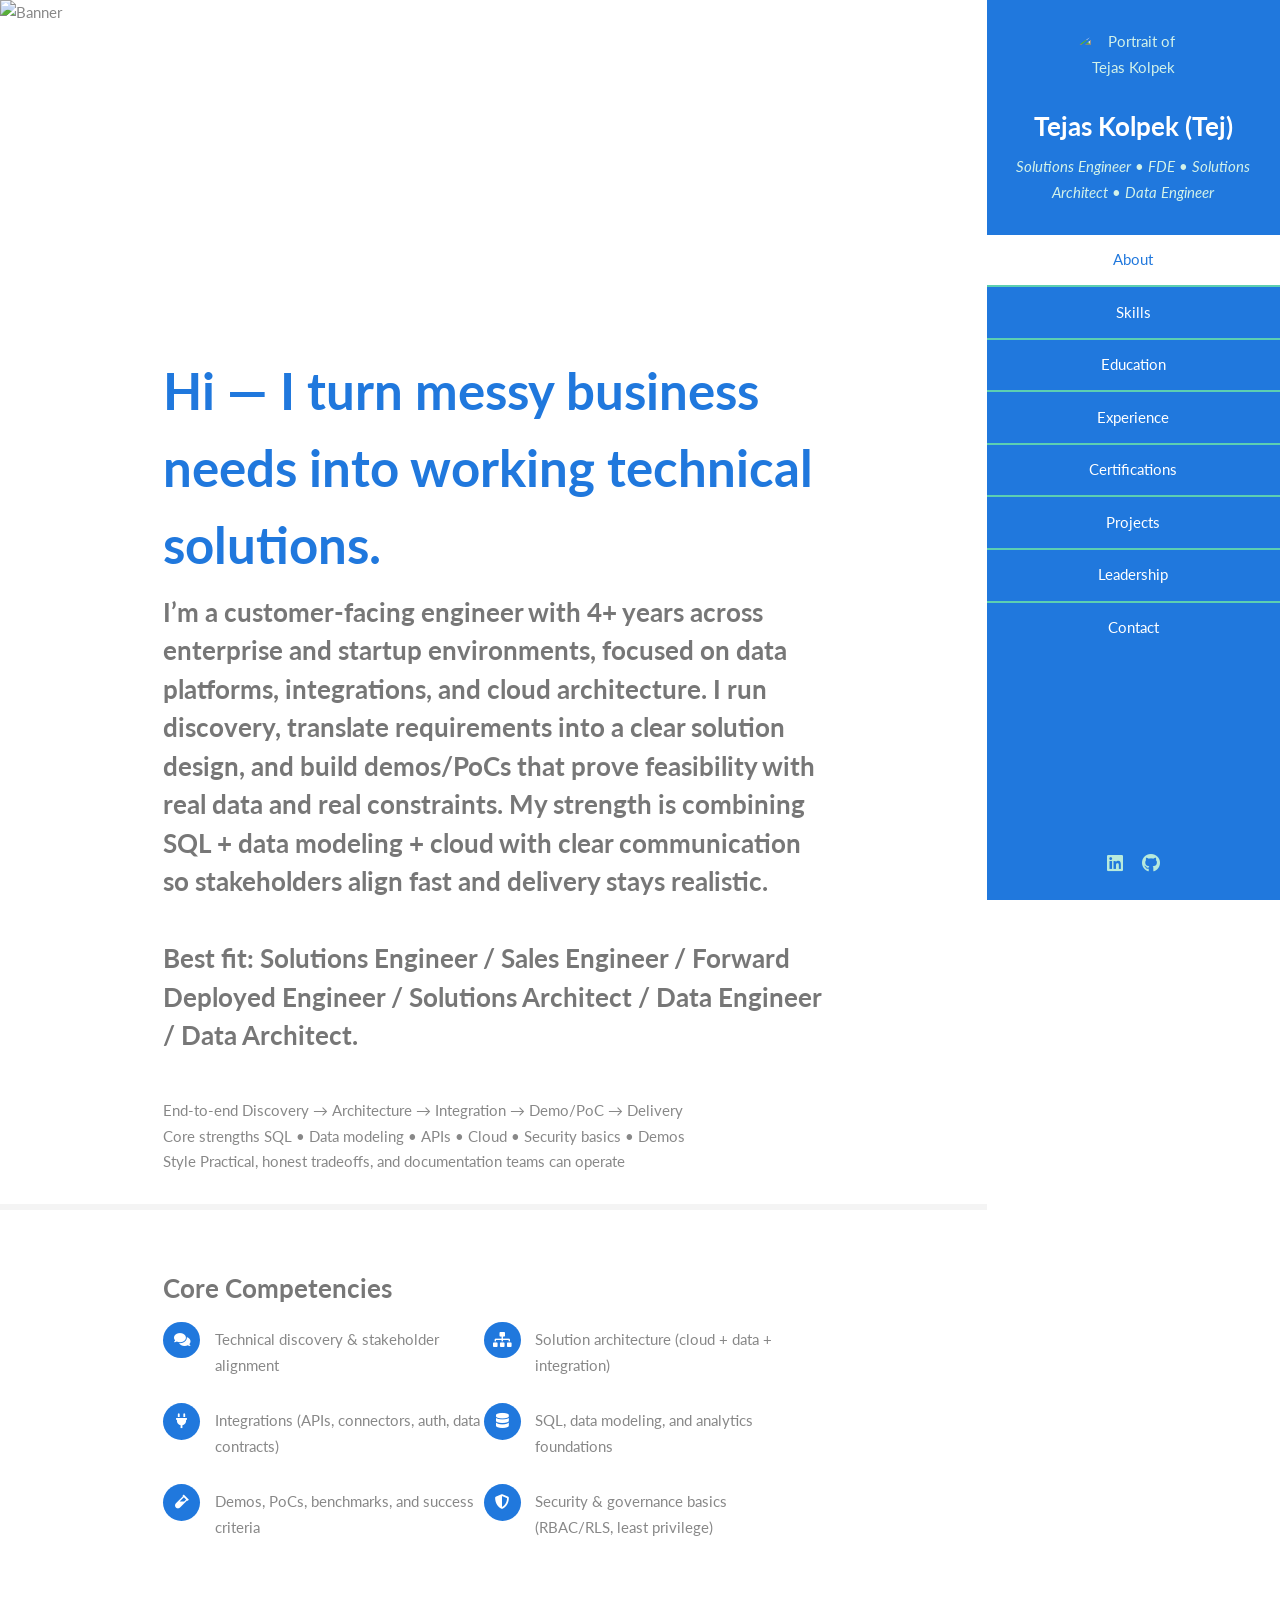
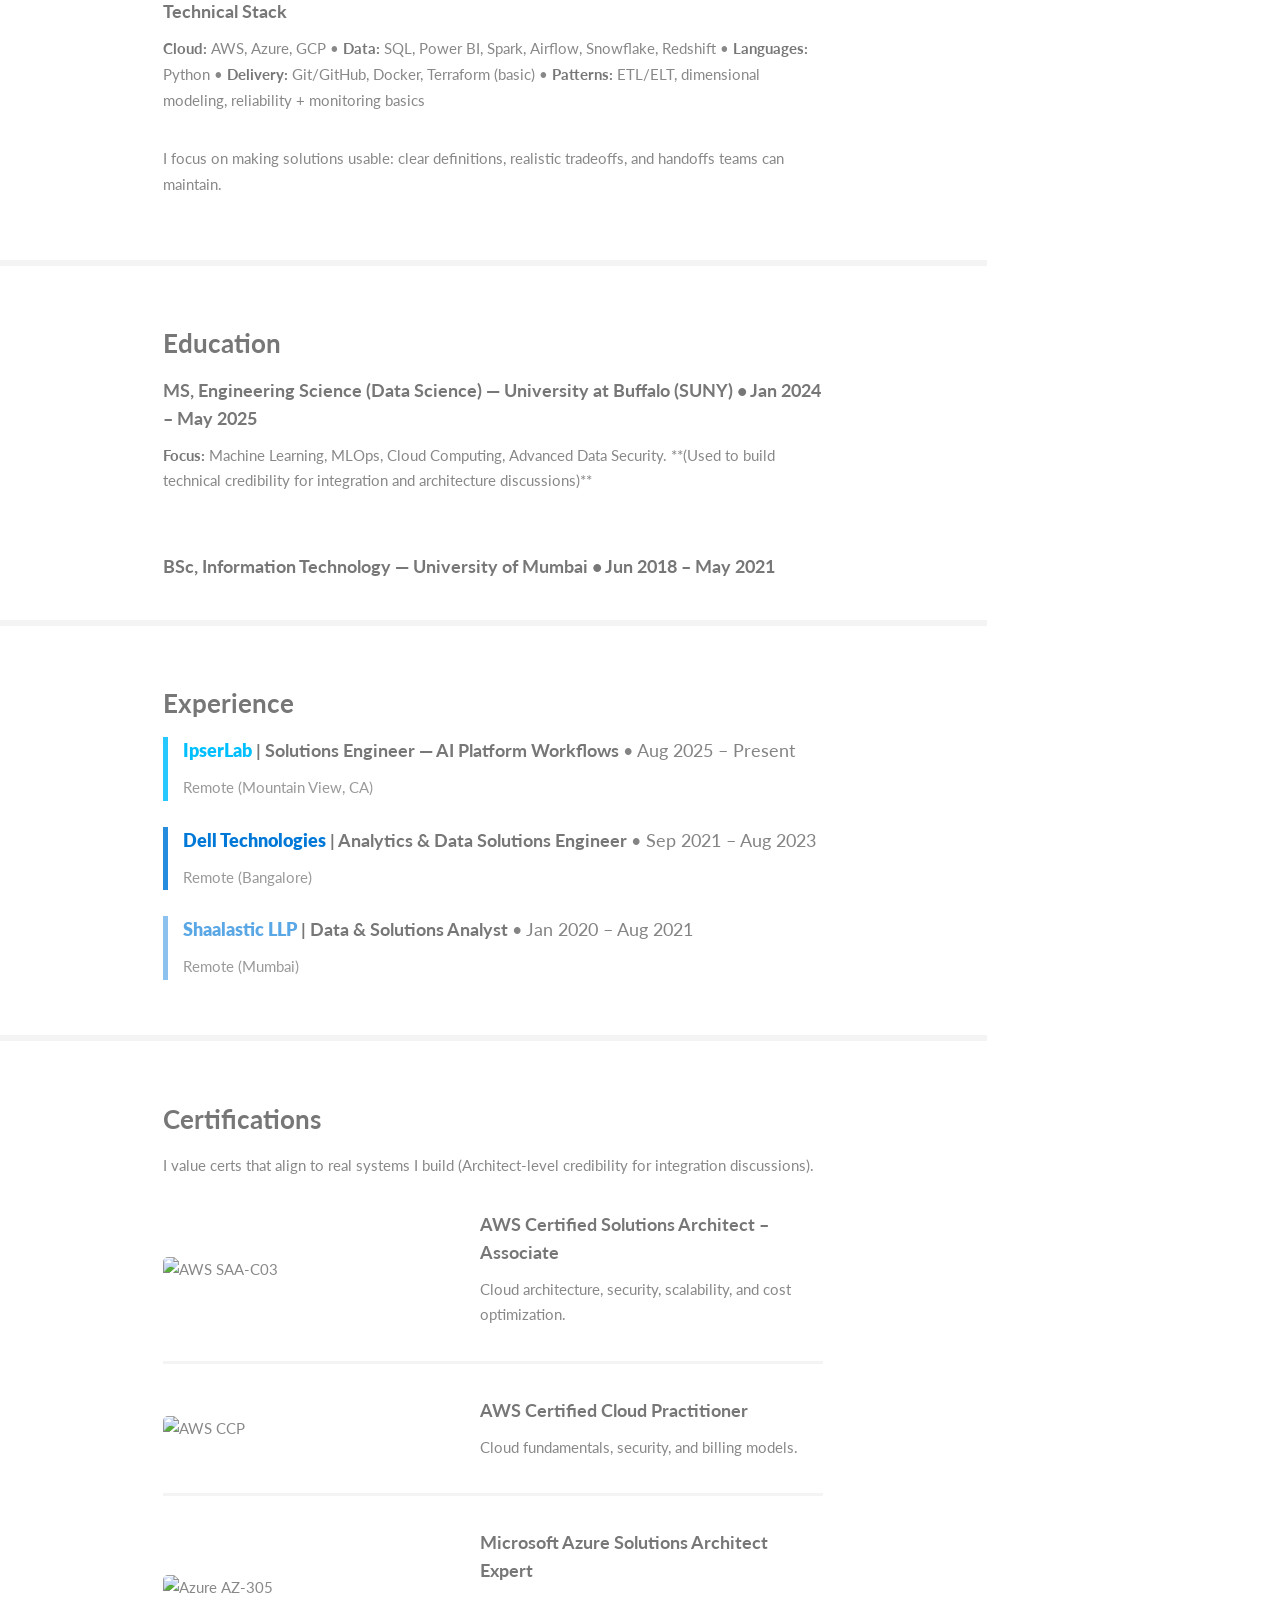
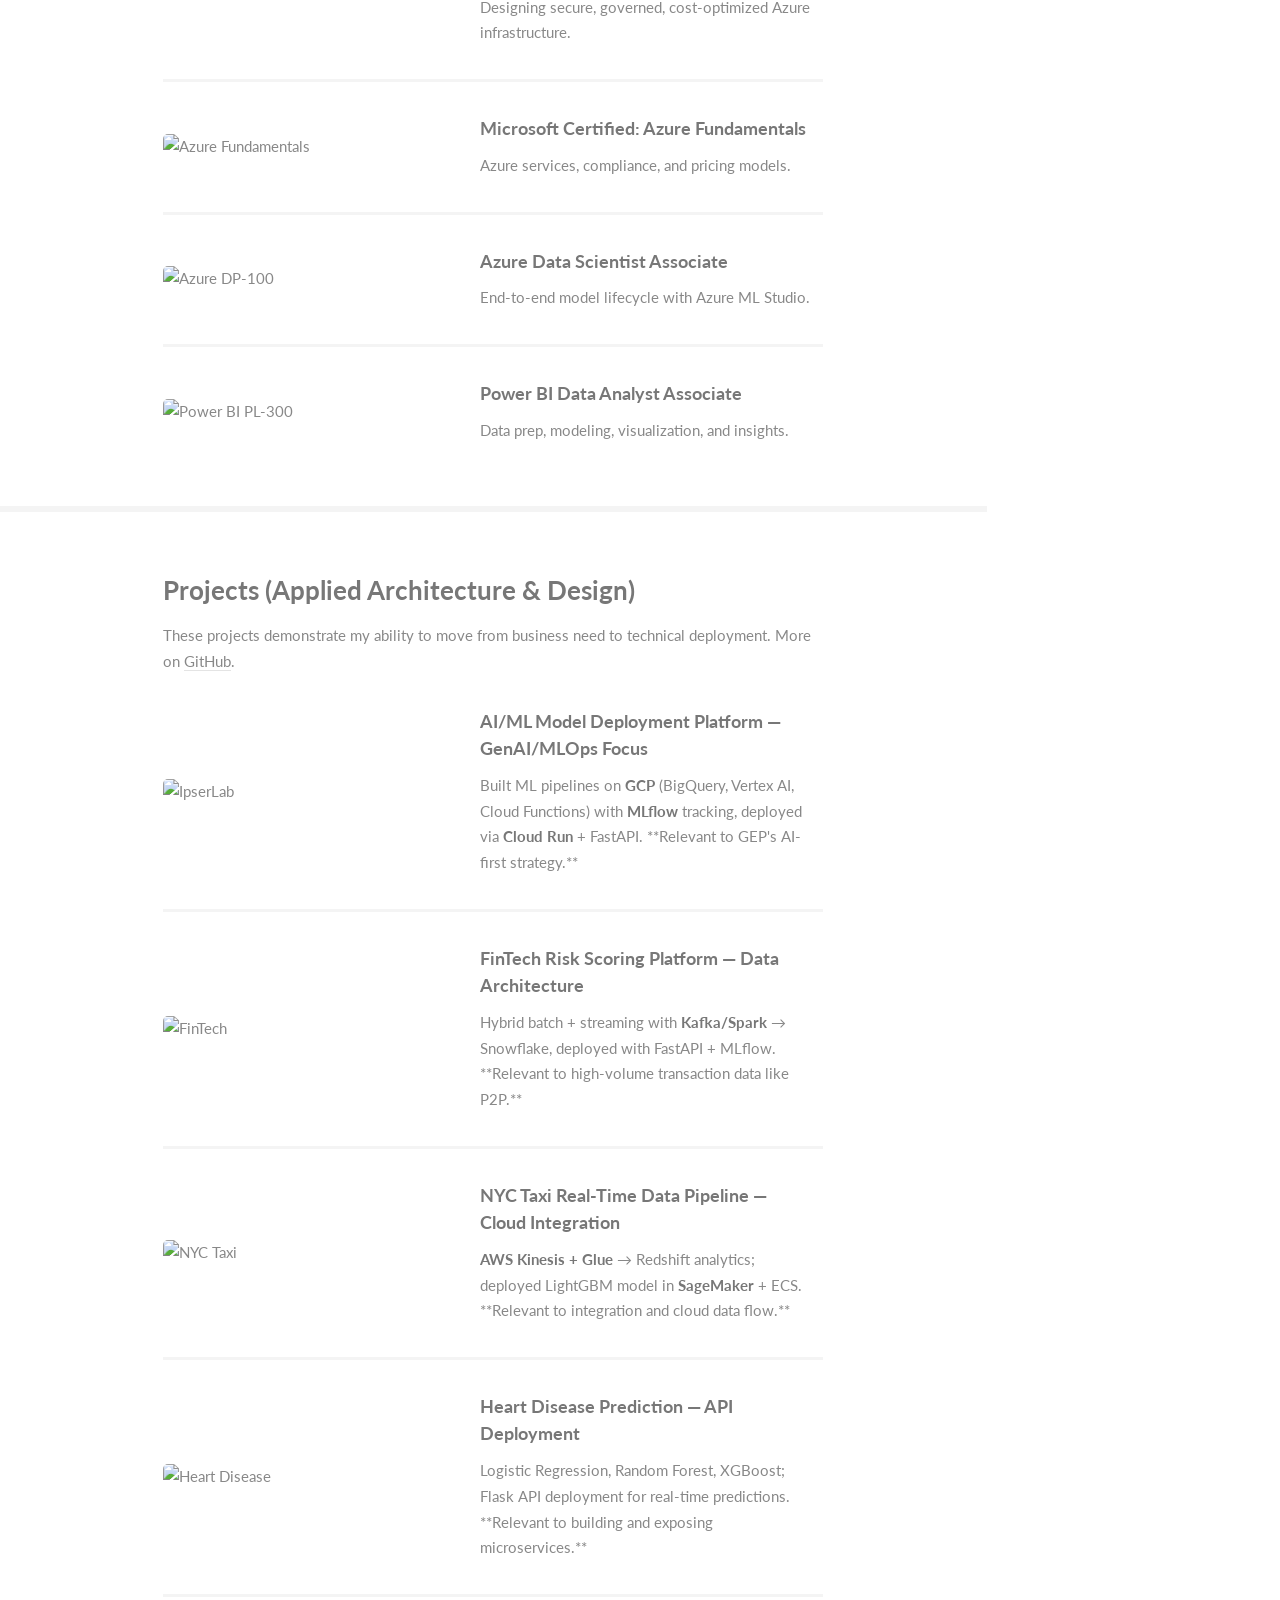
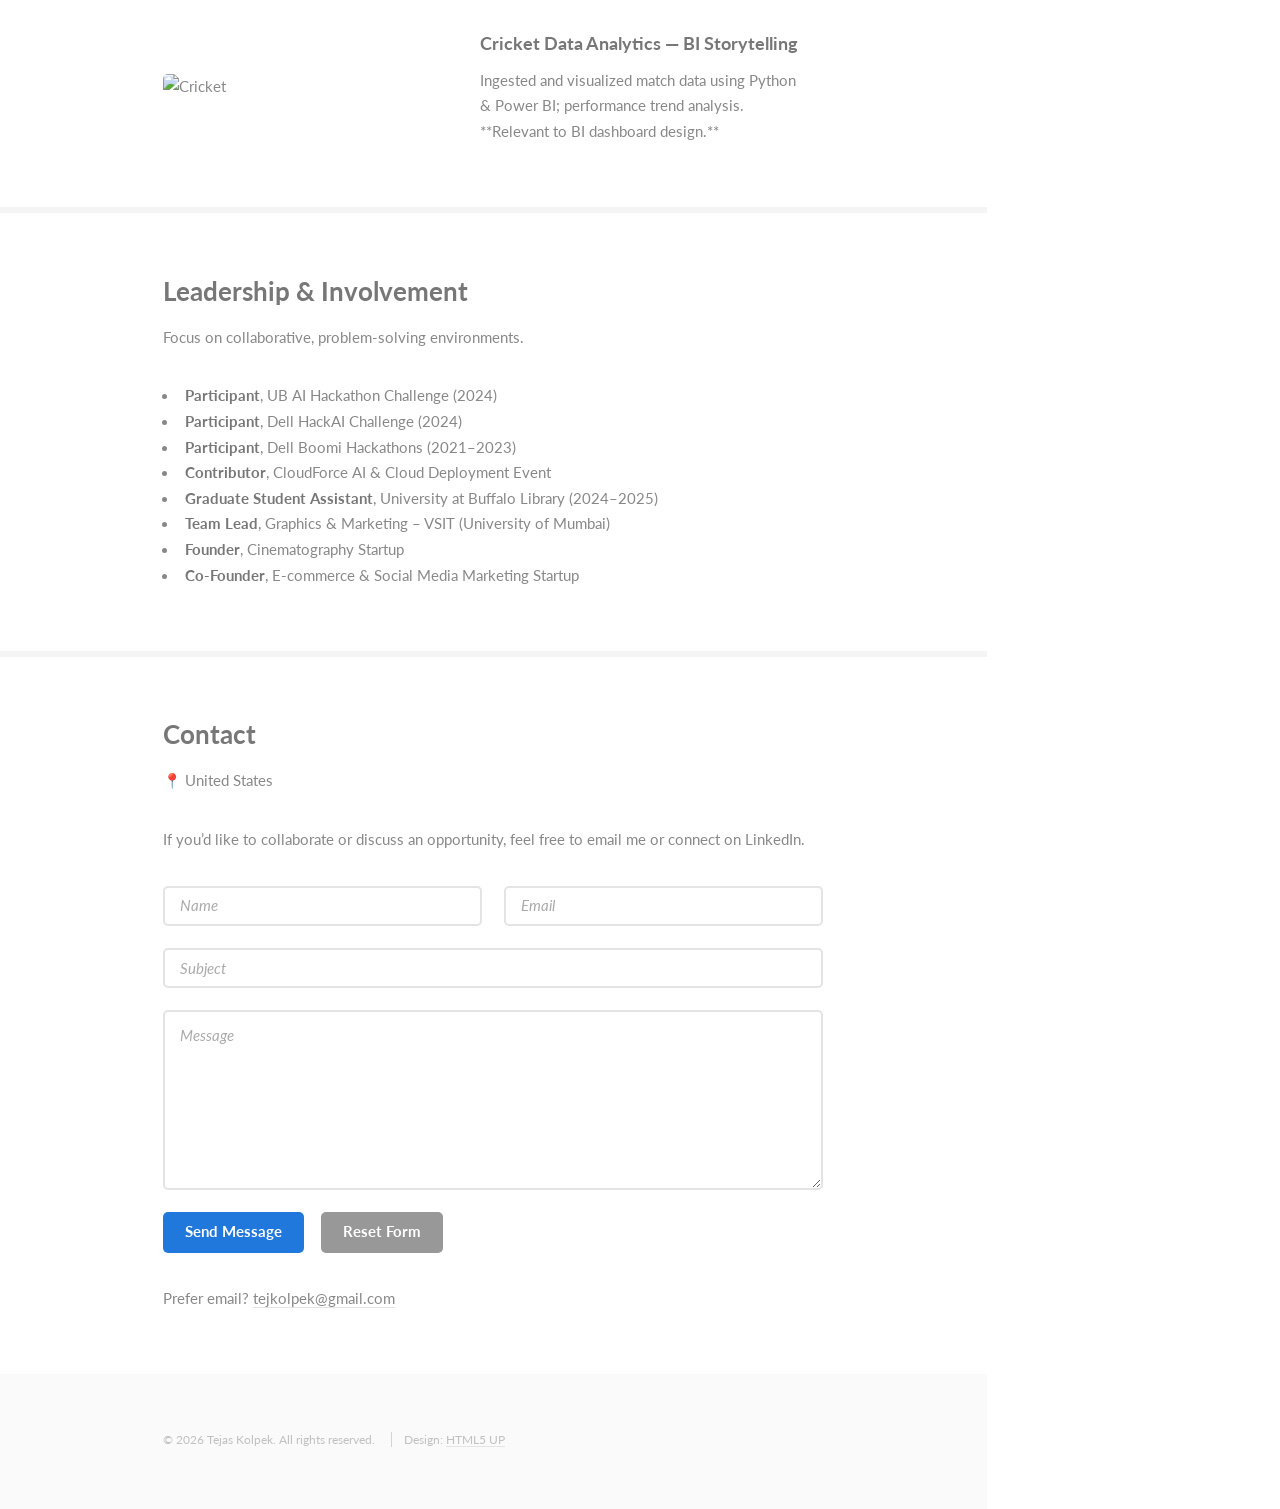
==== docs/index.html @ 2b56e20e "Update title and role descriptions in index.html" ====
<!DOCTYPE HTML>
<html lang="en">
    <head>
        <title>Tejas Kolpek – Solutions and Data Engineer </title>
        <meta charset="utf-8" />
        <meta name="viewport" content="width=device-width, initial-scale=1, user-scalable=no" />
        <meta name="description" content="Solutions Consultant & Architect. Presales, Value Design, Source-to-Pay, GenAI/BI alignment. Certified AWS/Azure Solution Architect. DELL + Startups." />
        <meta property="og:title" content="Tejas Kolpek – Solutions Architect & Presales Engineer" />
        <meta property="og:description" content="Solution Design • Value Proposition • Source-to-Pay Workflows • Technical Feasibility" />
        <meta property="og:type" content="website" />
        <link rel="stylesheet" href="assets/css/main.css" />
    </head>
    <body class="is-preload">

        <section id="header">
            <header>
                <span class="image avatar"><img src="https://res.cloudinary.com/da1qmhpra/image/upload/v1755277287/Tejas_Kolpek_Grad_Image_-_Copy_ma4tgy.jpg" alt="Portrait of Tejas Kolpek" loading="lazy" decoding="async" /></span>
                <h1 id="logo"><a href="#" aria-label="Home">Tejas Kolpek (Tej)</a></h1>
                <p>Solutions Engineer • FDE • Solutions Architect • Data Engineer</p>

            </header>
            <nav id="nav" aria-label="Primary">
                <ul>
                    <li><a href="#one" class="active">About</a></li>
                    <li><a href="#two">Skills</a></li>
                    <li><a href="#three">Education</a></li>
                    <li><a href="#four">Experience</a></li>
                    <li><a href="#five">Certifications</a></li>
                    <li><a href="#six">Projects</a></li>
                    <li><a href="#seven">Leadership</a></li>
                    <li><a href="#eight">Contact</a></li>
                </ul>
            </nav>
            <footer>
                <ul class="icons">
                    <li><a href="https://www.linkedin.com/in/tej-kolpek-712845192/" class="icon brands fa-linkedin" target="_blank" rel="noopener noreferrer"><span class="label">LinkedIn</span></a></li>
                    <li><a href="https://github.com/tejaskolpek" class="icon brands fa-github" target="_blank" rel="noopener noreferrer"><span class="label">GitHub</span></a></li>
                </ul>
            </footer>
        </section>

        <div id="wrapper">

            <div id="main">

                <section id="one">
                  <div class="image main" data-position="center">
                    <img
                      src="https://res.cloudinary.com/da1qmhpra/image/upload/v1755289114/Banner_aqwejy.jpg"
                      alt="Banner"
                      loading="lazy"
                      decoding="async"
                    />
                  </div>
                
                  <div class="container">
                    <header class="major">
                      <h2>Hi — I turn messy business needs into working technical solutions.</h2>
                
                      <p>
                        I’m a customer-facing engineer with <strong>4+ years</strong> across enterprise and startup environments, focused on data platforms, integrations, and cloud architecture.
                        I run discovery, translate requirements into a clear solution design, and build demos/PoCs that prove feasibility with real data and real constraints.
                        My strength is combining <strong>SQL + data modeling + cloud</strong> with clear communication so stakeholders align fast and delivery stays realistic.
                        <br /><br />
                        <strong>Best fit:</strong> Solutions Engineer / Sales Engineer / Forward Deployed Engineer / Solutions Architect / Data Engineer / Data Architect.
                      </p>
                    </header>
                
                    <div class="proof-strip">
                      <div class="proof-item">
                        <span class="proof-title">End-to-end</span>
                        <span class="proof-text">Discovery → Architecture → Integration → Demo/PoC → Delivery</span>
                      </div>
                      <div class="proof-item">
                        <span class="proof-title">Core strengths</span>
                        <span class="proof-text">SQL • Data modeling • APIs • Cloud • Security basics • Demos</span>
                      </div>
                      <div class="proof-item">
                        <span class="proof-title">Style</span>
                        <span class="proof-text">Practical, honest tradeoffs, and documentation teams can operate</span>
                      </div>
                    </div>
                  </div>
                </section>


                <section id="two">
                  <div class="container">
                    <h3>Core Competencies</h3>
                
                    <ul class="feature-icons">
                      <li class="icon solid fa-comments"><span>Technical discovery & stakeholder alignment</span></li>
                      <li class="icon solid fa-sitemap"><span>Solution architecture (cloud + data + integration)</span></li>
                      <li class="icon solid fa-plug"><span>Integrations (APIs, connectors, auth, data contracts)</span></li>
                      <li class="icon solid fa-database"><span>SQL, data modeling, and analytics foundations</span></li>
                      <li class="icon solid fa-vial"><span>Demos, PoCs, benchmarks, and success criteria</span></li>
                      <li class="icon solid fa-shield-alt"><span>Security & governance basics (RBAC/RLS, least privilege)</span></li>
                    </ul>
                
                    <h4 style="margin-top:1rem;">Technical Stack</h4>
                    <p>
                      <strong>Cloud:</strong> AWS, Azure, GCP
                      • <strong>Data:</strong> SQL, Power BI, Spark, Airflow, Snowflake, Redshift
                      • <strong>Languages:</strong> Python
                      • <strong>Delivery:</strong> Git/GitHub, Docker, Terraform (basic)
                      • <strong>Patterns:</strong> ETL/ELT, dimensional modeling, reliability + monitoring basics
                    </p>
                
                    <p class="micro-note">
                      I focus on making solutions usable: clear definitions, realistic tradeoffs, and handoffs teams can maintain.
                    </p>
                  </div>
                </section>

                <section id="three">
                    <div class="container">
                        <h3>Education</h3>
                        <h4>MS, Engineering Science (Data Science) — University at Buffalo (SUNY) • Jan 2024 – May 2025</h4>
                        <p><strong>Focus:</strong> Machine Learning, MLOps, Cloud Computing, Advanced Data Security. **(Used to build technical credibility for integration and architecture discussions)**</p>
                        <br/>
                        <h4>BSc, Information Technology — University of Mumbai • Jun 2018 – May 2021</h4>
                    </div>
                </section>

                <section id="four">
                  <div class="container">
                    <h3>Experience</h3>
                
                    <div class="exp-block exp-ipser">
                      <h4>
                        <span class="exp-company">IpserLab</span> | Solutions Engineer — AI Platform Workflows
                        <span class="exp-meta">• Aug 2025 – Present</span>
                      </h4>
                      <p class="exp-sub">Remote (Mountain View, CA)</p>
                    </div>
                
                    <div class="exp-block exp-dell">
                      <h4>
                        <span class="exp-company">Dell Technologies</span> | Analytics & Data Solutions Engineer
                        <span class="exp-meta">• Sep 2021 – Aug 2023</span>
                      </h4>
                      <p class="exp-sub">Remote (Bangalore)</p>
                    </div>
                
                    <div class="exp-block exp-shaalastic">
                      <h4>
                        <span class="exp-company">Shaalastic LLP</span> | Data & Solutions Analyst
                        <span class="exp-meta">• Jan 2020 – Aug 2021</span>
                      </h4>
                      <p class="exp-sub">Remote (Mumbai)</p>
                    </div>
                  </div>
                
                  <style>
                    .exp-block {
                      border-left: 5px solid rgba(0, 191, 255, 0.85);
                      padding-left: 15px;
                      margin-bottom: 26px;
                    }
                    .exp-dell { border-left-color: rgba(0, 120, 215, 0.85); }
                    .exp-shaalastic { border-left-color: rgba(0, 120, 215, 0.45); }
                
                    .exp-company { font-weight: 800; color: #00BFFF; }
                    .exp-dell .exp-company { color: #0078D7; }
                    .exp-shaalastic .exp-company { color: rgba(0, 120, 215, 0.65); }
                
                    .exp-meta { font-weight: 400; opacity: 0.9; }
                    .exp-sub { margin: .35rem 0 0 0; opacity: .85; }
                  </style>
                </section>
                <section id="five">
                    <div class="container">
                        <h3>Certifications</h3>
                        <p>I value certs that align to real systems I build (Architect-level credibility for integration discussions).</p>
                        <div class="features">
                            <article><a href="https://www.credly.com/badges/ac2ce3b6-9263-4c8e-86f1-6ab79b7bb21d/linked_in_profile" class="image" target="_blank"><img src="https://res.cloudinary.com/da1qmhpra/image/upload/v1755277282/AWS_Solution_Engineer_pkwnrp.png" alt="AWS SAA-C03" /></a><div class="inner"><h4>AWS Certified Solutions Architect – Associate</h4><p>Cloud architecture, security, scalability, and cost optimization.</p></div></article>
                            <article><a href="https://www.credly.com/badges/dafa0b62-4ee9-4deb-8f2c-4ba704b17b8d/linked_in_profile" class="image" target="_blank"><img src="https://res.cloudinary.com/da1qmhpra/image/upload/v1755277282/AWS_CCP_hqshsr.png" alt="AWS CCP" /></a><div class="inner"><h4>AWS Certified Cloud Practitioner</h4><p>Cloud fundamentals, security, and billing models.</p></div></article>
                            <article><a href="https://res.cloudinary.com/da1qmhpra/image/upload/v1755277283/Azure_Solution_Arch_vchy8i.png" class="image" target="_blank"><img src="https://res.cloudinary.com/da1qmhpra/image/upload/v1755277283/Azure_Solution_Arch_vchy8i.png" alt="Azure AZ-305" /></a><div class="inner"><h4>Microsoft Azure Solutions Architect Expert</h4><p>Designing secure, governed, cost-optimized Azure infrastructure.</p></div></article>
                            <article><a href="https://learn.microsoft.com/en-us/users/tejaskolpek-3065/credentials/c1b1f4d4276e832f" class="image" target="_blank"><img src="https://res.cloudinary.com/da1qmhpra/image/upload/v1755286012/azure-fundamentals-600x600_1_tbzzb6.png" alt="Azure Fundamentals" /></a><div class="inner"><h4>Microsoft Certified: Azure Fundamentals</h4><p>Azure services, compliance, and pricing models.</p></div></article>
                            <article><a href="https://www.credly.com/badges/5b9f117b-cbe3-45a0-a916-4d007472d849/linked_in_profile" class="image" target="_blank"><img src="https://res.cloudinary.com/da1qmhpra/image/upload/v1755277182/Azure_Data_Science_yaxfac.png" alt="Azure DP-100" /></a><div class="inner"><h4>Azure Data Scientist Associate</h4><p>End-to-end model lifecycle with Azure ML Studio.</p></div></article>
                            <article><a href="https://www.credly.com/badges/18b956c0-761d-4c37-baa7-9af51e4b07cb/linked_in_profile" class="image" target="_blank"><img src="https://res.cloudinary.com/da1qmhpra/image/upload/v1755277286/Microsoft-Power-Bi-Data-Analyst-Associate-logo_vqlpks.png" alt="Power BI PL-300" /></a><div class="inner"><h4>Power BI Data Analyst Associate</h4><p>Data prep, modeling, visualization, and insights.</p></div></article>
                        </div>
                    </div>
                </section>

                <section id="six">
                    <div class="container">
                        <h3>Projects (Applied Architecture & Design)</h3>
                        <p>These projects demonstrate my ability to move from business need to technical deployment. More on <a href="https://github.com/tejaskolpek" target="_blank">GitHub</a>.</p>
                        <div class="features">
                            <article><a href="https://github.com/tejaskolpek" class="image" target="_blank"><img src="https://res.cloudinary.com/da1qmhpra/image/upload/v1755295960/ChatGPT_Image_Aug_15_2025_05_59_53_PM_hkh6co.png" alt="IpserLab" /></a><div class="inner"><h4>AI/ML Model Deployment Platform — GenAI/MLOps Focus</h4><p>Built ML pipelines on <strong>GCP</strong> (BigQuery, Vertex AI, Cloud Functions) with <strong>MLflow</strong> tracking, deployed via <strong>Cloud Run</strong> + FastAPI. **Relevant to GEP's AI-first strategy.**</p></div></article>
                            <article><a href="https://github.com/tejaskolpek/Salary_Prediction" class="image" target="_blank"><img src="https://res.cloudinary.com/da1qmhpra/image/upload/v1755295958/ChatGPT_Image_Aug_15_2025_06_00_05_PM_azdmxc.png" alt="FinTech" /></a><div class="inner"><h4>FinTech Risk Scoring Platform — Data Architecture</h4><p>Hybrid batch + streaming with <strong>Kafka/Spark</strong> → Snowflake, deployed with FastAPI + MLflow. **Relevant to high-volume transaction data like P2P.**</p></div></article>
                            <article><a href="https://github.com/tejaskolpek/NYC_taxi-main" class="image" target="_blank"><img src="https://res.cloudinary.com/da1qmhpra/image/upload/v1755295960/ChatGPT_Image_Aug_15_2025_06_08_39_PM_grsb2n.png" alt="NYC Taxi" /></a><div class="inner"><h4>NYC Taxi Real-Time Data Pipeline — Cloud Integration</h4><p><strong>AWS Kinesis + Glue</strong> → Redshift analytics; deployed LightGBM model in <strong>SageMaker</strong> + ECS. **Relevant to integration and cloud data flow.**</p></div></article>
                            <article><a href="https://github.com/tejaskolpek/Heart_Condition_Prediction" class="image" target="_blank"><img src="https://res.cloudinary.com/da1qmhpra/image/upload/v1755295959/ChatGPT_Image_Aug_15_2025_06_08_37_PM_fa9iod.png" alt="Heart Disease" /></a><div class="inner"><h4>Heart Disease Prediction — API Deployment</h4><p>Logistic Regression, Random Forest, XGBoost; Flask API deployment for real-time predictions. **Relevant to building and exposing microservices.**</p></div></article>
                            <article><a href="https://github.com/tejaskolpek/Cricket-Data-Analytics-Project" class="image" target="_blank"><img src="https://res.cloudinary.com/da1qmhpra/image/upload/v1755295960/ChatGPT_Image_Aug_15_2025_06_08_35_PM_msmiyy.png" alt="Cricket" /></a><div class="inner"><h4>Cricket Data Analytics — BI Storytelling</h4><p>Ingested and visualized match data using Python & Power BI; performance trend analysis. **Relevant to BI dashboard design.**</p></div></article>
                        </div>
                    </div>
                </section>

                <section id="seven">
                    <div class="container">
                        <h3>Leadership & Involvement</h3>
                        <p>Focus on collaborative, problem-solving environments.</p>
                        <ul>
                            <li><strong>Participant</strong>, UB AI Hackathon Challenge (2024)</li>
                            <li><strong>Participant</strong>, Dell HackAI Challenge (2024)</li>
                            <li><strong>Participant</strong>, Dell Boomi Hackathons (2021–2023)</li>
                            <li><strong>Contributor</strong>, CloudForce AI & Cloud Deployment Event</li>
                            <li><strong>Graduate Student Assistant</strong>, University at Buffalo Library (2024–2025)</li>
                            <li><strong>Team Lead</strong>, Graphics & Marketing – VSIT (University of Mumbai)</li>
                            <li><strong>Founder</strong>, Cinematography Startup</li>
                            <li><strong>Co-Founder</strong>, E-commerce & Social Media Marketing Startup</li>
                        </ul>
                    </div>
                </section>

                <section id="eight">
                    <div class="container">
                        <h3>Contact</h3>
                        <p>📍 United States</p>
                        <p>If you’d like to collaborate or discuss an opportunity, feel free to email me or connect on LinkedIn.</p>
                        <form method="post" action="https://formspree.io/f/xpzvwdzw">
                            <div class="row gtr-uniform">
                                <div class="col-6 col-12-xsmall"><input type="text" name="name" id="name" placeholder="Name" required /></div>
                                <div class="col-6 col-12-xsmall"><input type="email" name="email" id="email" placeholder="Email" required /></div>
                                <div class="col-12"><input type="text" name="subject" id="subject" placeholder="Subject" /></div>
                                <div class="col-12"><textarea name="message" id="message" placeholder="Message" rows="6" required></textarea></div>
                                <div class="col-12">
                                    <ul class="actions">
                                        <li><input type="submit" class="primary" value="Send Message" /></li>
                                        <li><input type="reset" value="Reset Form" /></li>
                                    </ul>
                                </div>
                            </div>
                        </form>
                        <p style="margin-top:0.5rem;">Prefer email? <a href="mailto:tejkolpek@gmail.com">tejkolpek@gmail.com</a></p>
                    </div>
                </section>

            </div>

            <section id="footer">
                <div class="container">
                    <ul class="copyright">
                        <li>© <script>document.write(new Date().getFullYear());</script> Tejas Kolpek. All rights reserved.</li>
                        <li>Design: <a href="http://html5up.net" target="_blank">HTML5 UP</a></li>
                    </ul>
                </div>
            </section>
        </div>

        <script src="assets/js/jquery.min.js"></script>
        <script src="assets/js/jquery.scrollex.min.js"></script>
        <script src="assets/js/jquery.scrolly.min.js"></script>
        <script src="assets/js/browser.min.js"></script>
        <script src="assets/js/breakpoints.min.js"></script>
        <script src="assets/js/util.js"></script>
        <script src="assets/js/main.js"></script>

        <style>
            #header .image.avatar img { width: 100%; height: auto; object-fit: cover; }
            #five .features .image img { max-height: 140px; width: auto; object-fit: contain; margin: 0 auto; }
            #six .features .image img { max-height: 200px; width: 100%; object-fit: cover; }
            #four ul { margin-top: .5rem; }
            #four li { margin-bottom: .35rem; }
        </style>
    </body>
</html>
---- docs/assets/css/main.css ----
@import url("fontawesome-all.min.css");
@import url("https://fonts.googleapis.com/css?family=Lato:400,400italic,700,700italic|Source+Code+Pro:400");

/*
	Read Only by HTML5 UP
	html5up.net | @ajlkn
	Free for personal and commercial use under the CCA 3.0 license (html5up.net/license)
*/

html, body, div, span, applet, object,
iframe, h1, h2, h3, h4, h5, h6, p, blockquote,
pre, a, abbr, acronym, address, big, cite,
code, del, dfn, em, img, ins, kbd, q, s, samp,
small, strike, strong, sub, sup, tt, var, b,
u, i, center, dl, dt, dd, ol, ul, li, fieldset,
form, label, legend, table, caption, tbody,
tfoot, thead, tr, th, td, article, aside,
canvas, details, embed, figure, figcaption,
footer, header, hgroup, menu, nav, output, ruby,
section, summary, time, mark, audio, video {
	margin: 0;
	padding: 0;
	border: 0;
	font-size: 100%;
	font: inherit;
	vertical-align: baseline;}

article, aside, details, figcaption, figure,
footer, header, hgroup, menu, nav, section {
	display: block;}

body {
	line-height: 1;
}

ol, ul {
	list-style: none;
}

blockquote, q {
	quotes: none;
}

	blockquote:before, blockquote:after, q:before, q:after {
		content: '';
		content: none;
	}

table {
	border-collapse: collapse;
	border-spacing: 0;
}

body {
	-webkit-text-size-adjust: none;
}

mark {
	background-color: transparent;
	color: inherit;
}

input::-moz-focus-inner {
	border: 0;
	padding: 0;
}

input, select, textarea {
	-moz-appearance: none;
	-webkit-appearance: none;
	-ms-appearance: none;
	appearance: none;
}

/* Basic */

	html {
		box-sizing: border-box;
	}

	*, *:before, *:after {
		box-sizing: inherit;
	}

	body {
		background: #fff;
	}

		body.is-preload *, body.is-preload *:before, body.is-preload *:after {
			-moz-animation: none !important;
			-webkit-animation: none !important;
			-ms-animation: none !important;
			animation: none !important;
			-moz-transition: none !important;
			-webkit-transition: none !important;
			-ms-transition: none !important;
			transition: none !important;
		}

	body, input, select, textarea {
		color: #888;
		font-family: "Lato", sans-serif;
		font-size: 16pt;
		font-weight: 400;
		line-height: 1.75em;
	}

	a {
		-moz-transition: color 0.2s ease-in-out, border-color 0.2s ease-in-out;
		-webkit-transition: color 0.2s ease-in-out, border-color 0.2s ease-in-out;
		-ms-transition: color 0.2s ease-in-out, border-color 0.2s ease-in-out;
		transition: color 0.2s ease-in-out, border-color 0.2s ease-in-out;
		border-bottom: solid 1px #e4e4e4;
		color: inherit;
		text-decoration: none;
	}

		a:hover {
			border-bottom-color: transparent;
			color: #2078dd !important;
		}

	strong, b {
		color: #777;
		font-weight: 700;
	}

	em, i {
		font-style: italic;
	}

	p {
		margin: 0 0 2.25em 0;
	}

	h1, h2, h3, h4, h5, h6 {
		color: #777;
		font-weight: 700;
		line-height: 1em;
		margin: 0 0 0.5625em 0;
	}

		h1 a, h2 a, h3 a, h4 a, h5 a, h6 a {
			border: 0;
			color: inherit;
			text-decoration: none;
		}

	h2 {
		font-size: 2em;
		line-height: 1.5em;
	}

	h3 {
		font-size: 1.75em;
		line-height: 1.5em;
	}

	h4 {
		font-size: 1.25em;
		line-height: 1.5em;
	}

	h5 {
		font-size: 0.9em;
		line-height: 1.5em;
	}

	h6 {
		font-size: 0.7em;
		line-height: 1.5em;
	}

	sub {
		font-size: 0.8em;
		position: relative;
		top: 0.5em;
	}

	sup {
		font-size: 0.8em;
		position: relative;
		top: -0.5em;
	}

	hr {
		border: 0;
		border-bottom: solid 2px #f4f4f4;
		margin: 2.25em 0;
	}

		hr.major {
			margin: 3.375em 0;
		}

	blockquote {
		border-left: solid 8px #e4e4e4;
		font-style: italic;
		margin: 0 0 2.25em 0;
		padding: 0.5em 0 0.5em 2em;
	}

	code {
		background: #555;
		border-radius: 5px;
		color: #fff;
		font-family: "Source Code Pro", monospace;
		font-size: 0.9em;
		margin: 0 0.25em;
		padding: 0.25em 0.65em;
	}

	pre {
		font-family: "Source Code Pro", monospace;
		font-size: 0.9em;
		margin: 0 0 2.25em 0;
	}

		pre code {
			-webkit-overflow-scrolling: touch;
			display: block;
			line-height: 1.5em;
			overflow-x: auto;
			padding: 1em 1.5em;
		}

	.align-left {
		text-align: left;
	}

	.align-center {
		text-align: center;
	}

	.align-right {
		text-align: right;
	}

/* Row */

	.row {
		display: flex;
		flex-wrap: wrap;
		box-sizing: border-box;
		align-items: stretch;
	}

		.row > * {
			box-sizing: border-box;
		}

		.row.gtr-uniform > * > :last-child {
			margin-bottom: 0;
		}

		.row.aln-left {
			justify-content: flex-start;
		}

		.row.aln-center {
			justify-content: center;
		}

		.row.aln-right {
			justify-content: flex-end;
		}

		.row.aln-top {
			align-items: flex-start;
		}

		.row.aln-middle {
			align-items: center;
		}

		.row.aln-bottom {
			align-items: flex-end;
		}

		.row > .imp {
			order: -1;
		}

		.row > .col-1 {
			width: 8.33333%;
		}

		.row > .off-1 {
			margin-left: 8.33333%;
		}

		.row > .col-2 {
			width: 16.66667%;
		}

		.row > .off-2 {
			margin-left: 16.66667%;
		}

		.row > .col-3 {
			width: 25%;
		}

		.row > .off-3 {
			margin-left: 25%;
		}

		.row > .col-4 {
			width: 33.33333%;
		}

		.row > .off-4 {
			margin-left: 33.33333%;
		}

		.row > .col-5 {
			width: 41.66667%;
		}

		.row > .off-5 {
			margin-left: 41.66667%;
		}

		.row > .col-6 {
			width: 50%;
		}

		.row > .off-6 {
			margin-left: 50%;
		}

		.row > .col-7 {
			width: 58.33333%;
		}

		.row > .off-7 {
			margin-left: 58.33333%;
		}

		.row > .col-8 {
			width: 66.66667%;
		}

		.row > .off-8 {
			margin-left: 66.66667%;
		}

		.row > .col-9 {
			width: 75%;
		}

		.row > .off-9 {
			margin-left: 75%;
		}

		.row > .col-10 {
			width: 83.33333%;
		}

		.row > .off-10 {
			margin-left: 83.33333%;
		}

		.row > .col-11 {
			width: 91.66667%;
		}

		.row > .off-11 {
			margin-left: 91.66667%;
		}

		.row > .col-12 {
			width: 100%;
		}

		.row > .off-12 {
			margin-left: 100%;
		}

		.row.gtr-0 {
			margin-top: 0;
			margin-left: 0em;
		}

			.row.gtr-0 > * {
				padding: 0 0 0 0em;
			}

			.row.gtr-0.gtr-uniform {
				margin-top: 0em;
			}

				.row.gtr-0.gtr-uniform > * {
					padding-top: 0em;
				}

		.row.gtr-25 {
			margin-top: 0;
			margin-left: -0.5em;
		}

			.row.gtr-25 > * {
				padding: 0 0 0 0.5em;
			}

			.row.gtr-25.gtr-uniform {
				margin-top: -0.5em;
			}

				.row.gtr-25.gtr-uniform > * {
					padding-top: 0.5em;
				}

		.row.gtr-50 {
			margin-top: 0;
			margin-left: -1em;
		}

			.row.gtr-50 > * {
				padding: 0 0 0 1em;
			}

			.row.gtr-50.gtr-uniform {
				margin-top: -1em;
			}

				.row.gtr-50.gtr-uniform > * {
					padding-top: 1em;
				}

		.row {
			margin-top: 0;
			margin-left: -2em;
		}

			.row > * {
				padding: 0 0 0 2em;
			}

			.row.gtr-uniform {
				margin-top: -2em;
			}

				.row.gtr-uniform > * {
					padding-top: 2em;
				}

		.row.gtr-150 {
			margin-top: 0;
			margin-left: -3em;
		}

			.row.gtr-150 > * {
				padding: 0 0 0 3em;
			}

			.row.gtr-150.gtr-uniform {
				margin-top: -3em;
			}

				.row.gtr-150.gtr-uniform > * {
					padding-top: 3em;
				}

		.row.gtr-200 {
			margin-top: 0;
			margin-left: -4em;
		}

			.row.gtr-200 > * {
				padding: 0 0 0 4em;
			}

			.row.gtr-200.gtr-uniform {
				margin-top: -4em;
			}

				.row.gtr-200.gtr-uniform > * {
					padding-top: 4em;
				}

		@media screen and (max-width: 1680px) {

			.row {
				display: flex;
				flex-wrap: wrap;
				box-sizing: border-box;
				align-items: stretch;
			}

				.row > * {
					box-sizing: border-box;
				}

				.row.gtr-uniform > * > :last-child {
					margin-bottom: 0;
				}

				.row.aln-left {
					justify-content: flex-start;
				}

				.row.aln-center {
					justify-content: center;
				}

				.row.aln-right {
					justify-content: flex-end;
				}

				.row.aln-top {
					align-items: flex-start;
				}

				.row.aln-middle {
					align-items: center;
				}

				.row.aln-bottom {
					align-items: flex-end;
				}

				.row > .imp-xlarge {
					order: -1;
				}

				.row > .col-1-xlarge {
					width: 8.33333%;
				}

				.row > .off-1-xlarge {
					margin-left: 8.33333%;
				}

				.row > .col-2-xlarge {
					width: 16.66667%;
				}

				.row > .off-2-xlarge {
					margin-left: 16.66667%;
				}

				.row > .col-3-xlarge {
					width: 25%;
				}

				.row > .off-3-xlarge {
					margin-left: 25%;
				}

				.row > .col-4-xlarge {
					width: 33.33333%;
				}

				.row > .off-4-xlarge {
					margin-left: 33.33333%;
				}

				.row > .col-5-xlarge {
					width: 41.66667%;
				}

				.row > .off-5-xlarge {
					margin-left: 41.66667%;
				}

				.row > .col-6-xlarge {
					width: 50%;
				}

				.row > .off-6-xlarge {
					margin-left: 50%;
				}

				.row > .col-7-xlarge {
					width: 58.33333%;
				}

				.row > .off-7-xlarge {
					margin-left: 58.33333%;
				}

				.row > .col-8-xlarge {
					width: 66.66667%;
				}

				.row > .off-8-xlarge {
					margin-left: 66.66667%;
				}

				.row > .col-9-xlarge {
					width: 75%;
				}

				.row > .off-9-xlarge {
					margin-left: 75%;
				}

				.row > .col-10-xlarge {
					width: 83.33333%;
				}

				.row > .off-10-xlarge {
					margin-left: 83.33333%;
				}

				.row > .col-11-xlarge {
					width: 91.66667%;
				}

				.row > .off-11-xlarge {
					margin-left: 91.66667%;
				}

				.row > .col-12-xlarge {
					width: 100%;
				}

				.row > .off-12-xlarge {
					margin-left: 100%;
				}

				.row.gtr-0 {
					margin-top: 0;
					margin-left: 0em;
				}

					.row.gtr-0 > * {
						padding: 0 0 0 0em;
					}

					.row.gtr-0.gtr-uniform {
						margin-top: 0em;
					}

						.row.gtr-0.gtr-uniform > * {
							padding-top: 0em;
						}

				.row.gtr-25 {
					margin-top: 0;
					margin-left: -0.5em;
				}

					.row.gtr-25 > * {
						padding: 0 0 0 0.5em;
					}

					.row.gtr-25.gtr-uniform {
						margin-top: -0.5em;
					}

						.row.gtr-25.gtr-uniform > * {
							padding-top: 0.5em;
						}

				.row.gtr-50 {
					margin-top: 0;
					margin-left: -1em;
				}

					.row.gtr-50 > * {
						padding: 0 0 0 1em;
					}

					.row.gtr-50.gtr-uniform {
						margin-top: -1em;
					}

						.row.gtr-50.gtr-uniform > * {
							padding-top: 1em;
						}

				.row {
					margin-top: 0;
					margin-left: -2em;
				}

					.row > * {
						padding: 0 0 0 2em;
					}

					.row.gtr-uniform {
						margin-top: -2em;
					}

						.row.gtr-uniform > * {
							padding-top: 2em;
						}

				.row.gtr-150 {
					margin-top: 0;
					margin-left: -3em;
				}

					.row.gtr-150 > * {
						padding: 0 0 0 3em;
					}

					.row.gtr-150.gtr-uniform {
						margin-top: -3em;
					}

						.row.gtr-150.gtr-uniform > * {
							padding-top: 3em;
						}

				.row.gtr-200 {
					margin-top: 0;
					margin-left: -4em;
				}

					.row.gtr-200 > * {
						padding: 0 0 0 4em;
					}

					.row.gtr-200.gtr-uniform {
						margin-top: -4em;
					}

						.row.gtr-200.gtr-uniform > * {
							padding-top: 4em;
						}

		}

		@media screen and (max-width: 1280px) {

			.row {
				display: flex;
				flex-wrap: wrap;
				box-sizing: border-box;
				align-items: stretch;
			}

				.row > * {
					box-sizing: border-box;
				}

				.row.gtr-uniform > * > :last-child {
					margin-bottom: 0;
				}

				.row.aln-left {
					justify-content: flex-start;
				}

				.row.aln-center {
					justify-content: center;
				}

				.row.aln-right {
					justify-content: flex-end;
				}

				.row.aln-top {
					align-items: flex-start;
				}

				.row.aln-middle {
					align-items: center;
				}

				.row.aln-bottom {
					align-items: flex-end;
				}

				.row > .imp-large {
					order: -1;
				}

				.row > .col-1-large {
					width: 8.33333%;
				}

				.row > .off-1-large {
					margin-left: 8.33333%;
				}

				.row > .col-2-large {
					width: 16.66667%;
				}

				.row > .off-2-large {
					margin-left: 16.66667%;
				}

				.row > .col-3-large {
					width: 25%;
				}

				.row > .off-3-large {
					margin-left: 25%;
				}

				.row > .col-4-large {
					width: 33.33333%;
				}

				.row > .off-4-large {
					margin-left: 33.33333%;
				}

				.row > .col-5-large {
					width: 41.66667%;
				}

				.row > .off-5-large {
					margin-left: 41.66667%;
				}

				.row > .col-6-large {
					width: 50%;
				}

				.row > .off-6-large {
					margin-left: 50%;
				}

				.row > .col-7-large {
					width: 58.33333%;
				}

				.row > .off-7-large {
					margin-left: 58.33333%;
				}

				.row > .col-8-large {
					width: 66.66667%;
				}

				.row > .off-8-large {
					margin-left: 66.66667%;
				}

				.row > .col-9-large {
					width: 75%;
				}

				.row > .off-9-large {
					margin-left: 75%;
				}

				.row > .col-10-large {
					width: 83.33333%;
				}

				.row > .off-10-large {
					margin-left: 83.33333%;
				}

				.row > .col-11-large {
					width: 91.66667%;
				}

				.row > .off-11-large {
					margin-left: 91.66667%;
				}

				.row > .col-12-large {
					width: 100%;
				}

				.row > .off-12-large {
					margin-left: 100%;
				}

				.row.gtr-0 {
					margin-top: 0;
					margin-left: 0em;
				}

					.row.gtr-0 > * {
						padding: 0 0 0 0em;
					}

					.row.gtr-0.gtr-uniform {
						margin-top: 0em;
					}

						.row.gtr-0.gtr-uniform > * {
							padding-top: 0em;
						}

				.row.gtr-25 {
					margin-top: 0;
					margin-left: -0.375em;
				}

					.row.gtr-25 > * {
						padding: 0 0 0 0.375em;
					}

					.row.gtr-25.gtr-uniform {
						margin-top: -0.375em;
					}

						.row.gtr-25.gtr-uniform > * {
							padding-top: 0.375em;
						}

				.row.gtr-50 {
					margin-top: 0;
					margin-left: -0.75em;
				}

					.row.gtr-50 > * {
						padding: 0 0 0 0.75em;
					}

					.row.gtr-50.gtr-uniform {
						margin-top: -0.75em;
					}

						.row.gtr-50.gtr-uniform > * {
							padding-top: 0.75em;
						}

				.row {
					margin-top: 0;
					margin-left: -1.5em;
				}

					.row > * {
						padding: 0 0 0 1.5em;
					}

					.row.gtr-uniform {
						margin-top: -1.5em;
					}

						.row.gtr-uniform > * {
							padding-top: 1.5em;
						}

				.row.gtr-150 {
					margin-top: 0;
					margin-left: -2.25em;
				}

					.row.gtr-150 > * {
						padding: 0 0 0 2.25em;
					}

					.row.gtr-150.gtr-uniform {
						margin-top: -2.25em;
					}

						.row.gtr-150.gtr-uniform > * {
							padding-top: 2.25em;
						}

				.row.gtr-200 {
					margin-top: 0;
					margin-left: -3em;
				}

					.row.gtr-200 > * {
						padding: 0 0 0 3em;
					}

					.row.gtr-200.gtr-uniform {
						margin-top: -3em;
					}

						.row.gtr-200.gtr-uniform > * {
							padding-top: 3em;
						}

		}

		@media screen and (max-width: 1024px) {

			.row {
				display: flex;
				flex-wrap: wrap;
				box-sizing: border-box;
				align-items: stretch;
			}

				.row > * {
					box-sizing: border-box;
				}

				.row.gtr-uniform > * > :last-child {
					margin-bottom: 0;
				}

				.row.aln-left {
					justify-content: flex-start;
				}

				.row.aln-center {
					justify-content: center;
				}

				.row.aln-right {
					justify-content: flex-end;
				}

				.row.aln-top {
					align-items: flex-start;
				}

				.row.aln-middle {
					align-items: center;
				}

				.row.aln-bottom {
					align-items: flex-end;
				}

				.row > .imp-medium {
					order: -1;
				}

				.row > .col-1-medium {
					width: 8.33333%;
				}

				.row > .off-1-medium {
					margin-left: 8.33333%;
				}

				.row > .col-2-medium {
					width: 16.66667%;
				}

				.row > .off-2-medium {
					margin-left: 16.66667%;
				}

				.row > .col-3-medium {
					width: 25%;
				}

				.row > .off-3-medium {
					margin-left: 25%;
				}

				.row > .col-4-medium {
					width: 33.33333%;
				}

				.row > .off-4-medium {
					margin-left: 33.33333%;
				}

				.row > .col-5-medium {
					width: 41.66667%;
				}

				.row > .off-5-medium {
					margin-left: 41.66667%;
				}

				.row > .col-6-medium {
					width: 50%;
				}

				.row > .off-6-medium {
					margin-left: 50%;
				}

				.row > .col-7-medium {
					width: 58.33333%;
				}

				.row > .off-7-medium {
					margin-left: 58.33333%;
				}

				.row > .col-8-medium {
					width: 66.66667%;
				}

				.row > .off-8-medium {
					margin-left: 66.66667%;
				}

				.row > .col-9-medium {
					width: 75%;
				}

				.row > .off-9-medium {
					margin-left: 75%;
				}

				.row > .col-10-medium {
					width: 83.33333%;
				}

				.row > .off-10-medium {
					margin-left: 83.33333%;
				}

				.row > .col-11-medium {
					width: 91.66667%;
				}

				.row > .off-11-medium {
					margin-left: 91.66667%;
				}

				.row > .col-12-medium {
					width: 100%;
				}

				.row > .off-12-medium {
					margin-left: 100%;
				}

				.row.gtr-0 {
					margin-top: 0;
					margin-left: 0em;
				}

					.row.gtr-0 > * {
						padding: 0 0 0 0em;
					}

					.row.gtr-0.gtr-uniform {
						margin-top: 0em;
					}

						.row.gtr-0.gtr-uniform > * {
							padding-top: 0em;
						}

				.row.gtr-25 {
					margin-top: 0;
					margin-left: -0.375em;
				}

					.row.gtr-25 > * {
						padding: 0 0 0 0.375em;
					}

					.row.gtr-25.gtr-uniform {
						margin-top: -0.375em;
					}

						.row.gtr-25.gtr-uniform > * {
							padding-top: 0.375em;
						}

				.row.gtr-50 {
					margin-top: 0;
					margin-left: -0.75em;
				}

					.row.gtr-50 > * {
						padding: 0 0 0 0.75em;
					}

					.row.gtr-50.gtr-uniform {
						margin-top: -0.75em;
					}

						.row.gtr-50.gtr-uniform > * {
							padding-top: 0.75em;
						}

				.row {
					margin-top: 0;
					margin-left: -1.5em;
				}

					.row > * {
						padding: 0 0 0 1.5em;
					}

					.row.gtr-uniform {
						margin-top: -1.5em;
					}

						.row.gtr-uniform > * {
							padding-top: 1.5em;
						}

				.row.gtr-150 {
					margin-top: 0;
					margin-left: -2.25em;
				}

					.row.gtr-150 > * {
						padding: 0 0 0 2.25em;
					}

					.row.gtr-150.gtr-uniform {
						margin-top: -2.25em;
					}

						.row.gtr-150.gtr-uniform > * {
							padding-top: 2.25em;
						}

				.row.gtr-200 {
					margin-top: 0;
					margin-left: -3em;
				}

					.row.gtr-200 > * {
						padding: 0 0 0 3em;
					}

					.row.gtr-200.gtr-uniform {
						margin-top: -3em;
					}

						.row.gtr-200.gtr-uniform > * {
							padding-top: 3em;
						}

		}

		@media screen and (max-width: 736px) {

			.row {
				display: flex;
				flex-wrap: wrap;
				box-sizing: border-box;
				align-items: stretch;
			}

				.row > * {
					box-sizing: border-box;
				}

				.row.gtr-uniform > * > :last-child {
					margin-bottom: 0;
				}

				.row.aln-left {
					justify-content: flex-start;
				}

				.row.aln-center {
					justify-content: center;
				}

				.row.aln-right {
					justify-content: flex-end;
				}

				.row.aln-top {
					align-items: flex-start;
				}

				.row.aln-middle {
					align-items: center;
				}

				.row.aln-bottom {
					align-items: flex-end;
				}

				.row > .imp-small {
					order: -1;
				}

				.row > .col-1-small {
					width: 8.33333%;
				}

				.row > .off-1-small {
					margin-left: 8.33333%;
				}

				.row > .col-2-small {
					width: 16.66667%;
				}

				.row > .off-2-small {
					margin-left: 16.66667%;
				}

				.row > .col-3-small {
					width: 25%;
				}

				.row > .off-3-small {
					margin-left: 25%;
				}

				.row > .col-4-small {
					width: 33.33333%;
				}

				.row > .off-4-small {
					margin-left: 33.33333%;
				}

				.row > .col-5-small {
					width: 41.66667%;
				}

				.row > .off-5-small {
					margin-left: 41.66667%;
				}

				.row > .col-6-small {
					width: 50%;
				}

				.row > .off-6-small {
					margin-left: 50%;
				}

				.row > .col-7-small {
					width: 58.33333%;
				}

				.row > .off-7-small {
					margin-left: 58.33333%;
				}

				.row > .col-8-small {
					width: 66.66667%;
				}

				.row > .off-8-small {
					margin-left: 66.66667%;
				}

				.row > .col-9-small {
					width: 75%;
				}

				.row > .off-9-small {
					margin-left: 75%;
				}

				.row > .col-10-small {
					width: 83.33333%;
				}

				.row > .off-10-small {
					margin-left: 83.33333%;
				}

				.row > .col-11-small {
					width: 91.66667%;
				}

				.row > .off-11-small {
					margin-left: 91.66667%;
				}

				.row > .col-12-small {
					width: 100%;
				}

				.row > .off-12-small {
					margin-left: 100%;
				}

				.row.gtr-0 {
					margin-top: 0;
					margin-left: 0em;
				}

					.row.gtr-0 > * {
						padding: 0 0 0 0em;
					}

					.row.gtr-0.gtr-uniform {
						margin-top: 0em;
					}

						.row.gtr-0.gtr-uniform > * {
							padding-top: 0em;
						}

				.row.gtr-25 {
					margin-top: 0;
					margin-left: -0.3125em;
				}

					.row.gtr-25 > * {
						padding: 0 0 0 0.3125em;
					}

					.row.gtr-25.gtr-uniform {
						margin-top: -0.3125em;
					}

						.row.gtr-25.gtr-uniform > * {
							padding-top: 0.3125em;
						}

				.row.gtr-50 {
					margin-top: 0;
					margin-left: -0.625em;
				}

					.row.gtr-50 > * {
						padding: 0 0 0 0.625em;
					}

					.row.gtr-50.gtr-uniform {
						margin-top: -0.625em;
					}

						.row.gtr-50.gtr-uniform > * {
							padding-top: 0.625em;
						}

				.row {
					margin-top: 0;
					margin-left: -1.25em;
				}

					.row > * {
						padding: 0 0 0 1.25em;
					}

					.row.gtr-uniform {
						margin-top: -1.25em;
					}

						.row.gtr-uniform > * {
							padding-top: 1.25em;
						}

				.row.gtr-150 {
					margin-top: 0;
					margin-left: -1.875em;
				}

					.row.gtr-150 > * {
						padding: 0 0 0 1.875em;
					}

					.row.gtr-150.gtr-uniform {
						margin-top: -1.875em;
					}

						.row.gtr-150.gtr-uniform > * {
							padding-top: 1.875em;
						}

				.row.gtr-200 {
					margin-top: 0;
					margin-left: -2.5em;
				}

					.row.gtr-200 > * {
						padding: 0 0 0 2.5em;
					}

					.row.gtr-200.gtr-uniform {
						margin-top: -2.5em;
					}

						.row.gtr-200.gtr-uniform > * {
							padding-top: 2.5em;
						}

		}

		@media screen and (max-width: 480px) {

			.row {
				display: flex;
				flex-wrap: wrap;
				box-sizing: border-box;
				align-items: stretch;
			}

				.row > * {
					box-sizing: border-box;
				}

				.row.gtr-uniform > * > :last-child {
					margin-bottom: 0;
				}

				.row.aln-left {
					justify-content: flex-start;
				}

				.row.aln-center {
					justify-content: center;
				}

				.row.aln-right {
					justify-content: flex-end;
				}

				.row.aln-top {
					align-items: flex-start;
				}

				.row.aln-middle {
					align-items: center;
				}

				.row.aln-bottom {
					align-items: flex-end;
				}

				.row > .imp-xsmall {
					order: -1;
				}

				.row > .col-1-xsmall {
					width: 8.33333%;
				}

				.row > .off-1-xsmall {
					margin-left: 8.33333%;
				}

				.row > .col-2-xsmall {
					width: 16.66667%;
				}

				.row > .off-2-xsmall {
					margin-left: 16.66667%;
				}

				.row > .col-3-xsmall {
					width: 25%;
				}

				.row > .off-3-xsmall {
					margin-left: 25%;
				}

				.row > .col-4-xsmall {
					width: 33.33333%;
				}

				.row > .off-4-xsmall {
					margin-left: 33.33333%;
				}

				.row > .col-5-xsmall {
					width: 41.66667%;
				}

				.row > .off-5-xsmall {
					margin-left: 41.66667%;
				}

				.row > .col-6-xsmall {
					width: 50%;
				}

				.row > .off-6-xsmall {
					margin-left: 50%;
				}

				.row > .col-7-xsmall {
					width: 58.33333%;
				}

				.row > .off-7-xsmall {
					margin-left: 58.33333%;
				}

				.row > .col-8-xsmall {
					width: 66.66667%;
				}

				.row > .off-8-xsmall {
					margin-left: 66.66667%;
				}

				.row > .col-9-xsmall {
					width: 75%;
				}

				.row > .off-9-xsmall {
					margin-left: 75%;
				}

				.row > .col-10-xsmall {
					width: 83.33333%;
				}

				.row > .off-10-xsmall {
					margin-left: 83.33333%;
				}

				.row > .col-11-xsmall {
					width: 91.66667%;
				}

				.row > .off-11-xsmall {
					margin-left: 91.66667%;
				}

				.row > .col-12-xsmall {
					width: 100%;
				}

				.row > .off-12-xsmall {
					margin-left: 100%;
				}

				.row.gtr-0 {
					margin-top: 0;
					margin-left: 0em;
				}

					.row.gtr-0 > * {
						padding: 0 0 0 0em;
					}

					.row.gtr-0.gtr-uniform {
						margin-top: 0em;
					}

						.row.gtr-0.gtr-uniform > * {
							padding-top: 0em;
						}

				.row.gtr-25 {
					margin-top: 0;
					margin-left: -0.3125em;
				}

					.row.gtr-25 > * {
						padding: 0 0 0 0.3125em;
					}

					.row.gtr-25.gtr-uniform {
						margin-top: -0.3125em;
					}

						.row.gtr-25.gtr-uniform > * {
							padding-top: 0.3125em;
						}

				.row.gtr-50 {
					margin-top: 0;
					margin-left: -0.625em;
				}

					.row.gtr-50 > * {
						padding: 0 0 0 0.625em;
					}

					.row.gtr-50.gtr-uniform {
						margin-top: -0.625em;
					}

						.row.gtr-50.gtr-uniform > * {
							padding-top: 0.625em;
						}

				.row {
					margin-top: 0;
					margin-left: -1.25em;
				}

					.row > * {
						padding: 0 0 0 1.25em;
					}

					.row.gtr-uniform {
						margin-top: -1.25em;
					}

						.row.gtr-uniform > * {
							padding-top: 1.25em;
						}

				.row.gtr-150 {
					margin-top: 0;
					margin-left: -1.875em;
				}

					.row.gtr-150 > * {
						padding: 0 0 0 1.875em;
					}

					.row.gtr-150.gtr-uniform {
						margin-top: -1.875em;
					}

						.row.gtr-150.gtr-uniform > * {
							padding-top: 1.875em;
						}

				.row.gtr-200 {
					margin-top: 0;
					margin-left: -2.5em;
				}

					.row.gtr-200 > * {
						padding: 0 0 0 2.5em;
					}

					.row.gtr-200.gtr-uniform {
						margin-top: -2.5em;
					}

						.row.gtr-200.gtr-uniform > * {
							padding-top: 2.5em;
						}

		}

/* Container */

	.container {
		margin: 0 auto;
		max-width: calc(100% - 4.5em);
		width: 45em;
	}

		.container.xsmall {
			width: 11.25em;
		}

		.container.small {
			width: 22.5em;
		}

		.container.medium {
			width: 33.75em;
		}

		.container.large {
			width: 56.25em;
		}

		.container.xlarge {
			width: 67.5em;
		}

		.container.max {
			width: 100%;
		}

		@media screen and (max-width: 1024px) {

			.container {
				width: 100% !important;
			}

		}

		@media screen and (max-width: 480px) {

			.container {
				max-width: calc(100% - 3.375em);
			}

		}

/* Section/Article */

	section.special, article.special {
		text-align: center;
	}

	header p {
		color: #aaa;
		position: relative;
		margin: 0 0 1.6875em 0;
	}

	header h2 + p {
		font-size: 1.25em;
		margin-top: -0.5em;
		line-height: 1.5em;
	}

	header h3 + p {
		font-size: 1.1em;
		margin-top: -0.35em;
		line-height: 1.5em;
	}

	header h4 + p,
	header h5 + p,
	header h6 + p {
		font-size: 0.9em;
		margin-top: -0.25em;
		line-height: 1.5em;
	}

	header.major h2 {
		color: #2078dd;
		font-size: 3.5em;
	}

		header.major h2 + p {
			color: #777;
			font-size: 1.75em;
			font-weight: 700;
			margin-top: -0.75em;
		}

/* Form */

	form {
		margin: 0 0 2.25em 0;
	}

	label {
		color: #777;
		display: block;
		font-size: 0.9em;
		font-weight: 700;
		margin: 0 0 1.125em 0;
	}

	input::-moz-focus-inner {
		border: 0;
		padding: 0;
	}

	input[type="text"],
	input[type="password"],
	input[type="email"],
	select,
	textarea {
		-moz-appearance: none;
		-webkit-appearance: none;
		-ms-appearance: none;
		appearance: none;
		border-radius: 5px;
		border: none;
		border: solid 2px #e4e4e4;
		color: inherit;
		display: block;
		outline: 0;
		padding: 0 1em;
		text-decoration: none;
		width: 100%;
	}

		input[type="text"]:invalid,
		input[type="password"]:invalid,
		input[type="email"]:invalid,
		select:invalid,
		textarea:invalid {
			box-shadow: none;
		}

		input[type="text"]:focus,
		input[type="password"]:focus,
		input[type="email"]:focus,
		select:focus,
		textarea:focus {
			border-color: #2078dd;
		}

	select {
		background-image: url("data:image/svg+xml;charset=utf8,%3Csvg xmlns='http://www.w3.org/2000/svg' width='40' height='40' preserveAspectRatio='none' viewBox='0 0 40 40'%3E%3Cpath d='M9.4,12.3l10.4,10.4l10.4-10.4c0.2-0.2,0.5-0.4,0.9-0.4c0.3,0,0.6,0.1,0.9,0.4l3.3,3.3c0.2,0.2,0.4,0.5,0.4,0.9 c0,0.4-0.1,0.6-0.4,0.9L20.7,31.9c-0.2,0.2-0.5,0.4-0.9,0.4c-0.3,0-0.6-0.1-0.9-0.4L4.3,17.3c-0.2-0.2-0.4-0.5-0.4-0.9 c0-0.4,0.1-0.6,0.4-0.9l3.3-3.3c0.2-0.2,0.5-0.4,0.9-0.4S9.1,12.1,9.4,12.3z' fill='%23e4e4e4' /%3E%3C/svg%3E");
		background-size: 1.25em;
		background-repeat: no-repeat;
		background-position: calc(100% - 1em) center;
		height: 2.75em;
		padding-right: 2.75em;
		text-overflow: ellipsis;
	}

		select option {
			color: #777;
			background: #fff;
		}

		select:focus::-ms-value {
			background-color: transparent;
		}

		select::-ms-expand {
			display: none;
		}

	input[type="text"],
	input[type="password"],
	input[type="email"],
	select {
		height: 2.75em;
	}

	textarea {
		padding: 0.75em 1em;
	}

	input[type="checkbox"],
	input[type="radio"] {
		-moz-appearance: none;
		-webkit-appearance: none;
		-ms-appearance: none;
		appearance: none;
		display: block;
		float: left;
		margin-right: -2em;
		opacity: 0;
		width: 1em;
		z-index: -1;
	}

		input[type="checkbox"] + label,
		input[type="radio"] + label {
			text-decoration: none;
			color: #888;
			cursor: pointer;
			display: inline-block;
			font-size: 1em;
			font-weight: 400;
			padding-left: 2.4em;
			padding-right: 0.75em;
			position: relative;
		}

			input[type="checkbox"] + label:before,
			input[type="radio"] + label:before {
				-moz-osx-font-smoothing: grayscale;
				-webkit-font-smoothing: antialiased;
				display: inline-block;
				font-style: normal;
				font-variant: normal;
				text-rendering: auto;
				line-height: 1;
				text-transform: none !important;
				font-family: 'Font Awesome 5 Free';
				font-weight: 900;
			}

			input[type="checkbox"] + label:before,
			input[type="radio"] + label:before {
				background: #fafafa;
				border-radius: 5px;
				border: solid 2px #e4e4e4;
				content: '';
				display: inline-block;
				font-size: 0.8em;
				height: 2.0625em;
				left: 0;
				line-height: 2.0625em;
				position: absolute;
				text-align: center;
				top: 0;
				width: 2.0625em;
			}

		input[type="checkbox"]:checked + label:before,
		input[type="radio"]:checked + label:before {
			background: #989898;
			border-color: #989898;
			color: #ffffff;
			content: '\f00c';
		}

		input[type="checkbox"]:focus + label:before,
		input[type="radio"]:focus + label:before {
			border-color: #2078dd;
		}

	input[type="checkbox"] + label:before {
		border-radius: 5px;
	}

	input[type="radio"] + label:before {
		border-radius: 100%;
	}

	::-webkit-input-placeholder {
		color: #aaa !important;
		font-style: italic;
		opacity: 1.0;
	}

	:-moz-placeholder {
		color: #aaa !important;
		font-style: italic;
		opacity: 1.0;
	}

	::-moz-placeholder {
		color: #aaa !important;
		font-style: italic;
		opacity: 1.0;
	}

	:-ms-input-placeholder {
		color: #aaa !important;
		font-style: italic;
		opacity: 1.0;
	}

/* Box */

	.box {
		border-radius: 5px;
		border: solid 2px #e4e4e4;
		margin-bottom: 2.25em;
		padding: 1.5em;
	}

		.box > :last-child,
		.box > :last-child > :last-child,
		.box > :last-child > :last-child > :last-child {
			margin-bottom: 0;
		}

		.box.alt {
			border: 0;
			border-radius: 0;
			padding: 0;
		}

/* Icon */

	.icon {
		text-decoration: none;
		border-bottom: none;
		position: relative;
	}

		.icon:before {
			-moz-osx-font-smoothing: grayscale;
			-webkit-font-smoothing: antialiased;
			display: inline-block;
			font-style: normal;
			font-variant: normal;
			text-rendering: auto;
			line-height: 1;
			text-transform: none !important;
			font-family: 'Font Awesome 5 Free';
			font-weight: 400;
		}

		.icon > .label {
			display: none;
		}

		.icon:before {
			line-height: inherit;
		}

		.icon.solid:before {
			font-weight: 900;
		}

		.icon.brands:before {
			font-family: 'Font Awesome 5 Brands';
		}

/* Image */

	.image {
		border-radius: 5px;
		border: 0;
		display: inline-block;
		position: relative;
	}

.image.main {
	width: 100%;
	height: 300px; /* You can adjust this height as needed */
	overflow: hidden;
	display: block;
}

		.image[data-position] img {
			-moz-object-fit: cover;
			-webkit-object-fit: cover;
			-ms-object-fit: cover;
			object-fit: cover;
			display: block;
			position: relative;
			width: 100%;
			height: 100%;
		}

		.image[data-position="top left"] img {
			-moz-object-position: top left;
			-webkit-object-position: top left;
			-ms-object-position: top left;
			object-position: top left;
		}

		.image[data-position="top"] img {
			-moz-object-position: top;
			-webkit-object-position: top;
			-ms-object-position: top;
			object-position: top;
		}

		.image[data-position="top right"] img {
			-moz-object-position: top right;
			-webkit-object-position: top right;
			-ms-object-position: top right;
			object-position: top right;
		}

		.image[data-position="right"] img {
			-moz-object-position: right;
			-webkit-object-position: right;
			-ms-object-position: right;
			object-position: right;
		}

		.image[data-position="bottom right"] img {
			-moz-object-position: bottom right;
			-webkit-object-position: bottom right;
			-ms-object-position: bottom right;
			object-position: bottom right;
		}

		.image[data-position="bottom"] img {
			-moz-object-position: bottom;
			-webkit-object-position: bottom;
			-ms-object-position: bottom;
			object-position: bottom;
		}

		.image[data-position="bottom left"] img {
			-moz-object-position: bottom left;
			-webkit-object-position: bottom left;
			-ms-object-position: bottom left;
			object-position: bottom left;
		}

		.image[data-position="left"] img {
			-moz-object-position: left;
			-webkit-object-position: left;
			-ms-object-position: left;
			object-position: left;
		}

		.image[data-position="center"] img {
			-moz-object-position: center;
			-webkit-object-position: center;
			-ms-object-position: center;
			object-position: center;
		}

		.image[data-position="25% 25%"] img {
			-moz-object-position: 25% 25%;
			-webkit-object-position: 25% 25%;
			-ms-object-position: 25% 25%;
			object-position: 25% 25%;
		}

		.image[data-position="75% 25%"] img {
			-moz-object-position: 75% 25%;
			-webkit-object-position: 75% 25%;
			-ms-object-position: 75% 25%;
			object-position: 75% 25%;
		}

		.image[data-position="75% 75%"] img {
			-moz-object-position: 75% 75%;
			-webkit-object-position: 75% 75%;
			-ms-object-position: 75% 75%;
			object-position: 75% 75%;
		}

		.image[data-position="25% 75%"] img {
			-moz-object-position: 25% 75%;
			-webkit-object-position: 25% 75%;
			-ms-object-position: 25% 75%;
			object-position: 25% 75%;
		}

		.image img {
			border-radius: 5px;
			display: block;
		}

		.image.left {
			float: left;
			margin: 0 2.5em 2em 0;
			top: 0.25em;
		}

		.image.right {
			float: right;
			margin: 0 0 2em 2.5em;
			top: 0.25em;
		}

		.image.fit {
			display: block;
			margin: 0 0 2.25em 0;
			width: 100%;
		}

			.image.fit img {
				display: block;
				width: 100%;
			}

		.image.avatar {
			border-radius: 100%;
			overflow: hidden;
		}

			.image.avatar img {
				border-radius: 100%;
				display: block;
				width: 100%;
			}

		.image.main {
			display: block;
			height: 20em;
			border-radius: 0;
		}

			.image.main img {
				border-radius: 0;
			}

/* List */

	ol {
		list-style: decimal;
		margin: 0 0 2.25em 0;
		padding-left: 1.25em;
	}

		ol li {
			padding-left: 0.25em;
		}

	ul {
		list-style: disc;
		margin: 0 0 2.25em 0;
		padding-left: 1em;
	}

		ul li {
			padding-left: 0.5em;
		}

		ul.alt {
			list-style: none;
			padding-left: 0;
		}

			ul.alt li {
				border-top: solid 2px #f4f4f4;
				padding: 0.5em 0;
			}

				ul.alt li:first-child {
					border-top: 0;
					padding-top: 0;
				}

	dl {
		margin: 0 0 2.25em 0;
	}

/* Actions */

	ul.actions {
		display: -moz-flex;
		display: -webkit-flex;
		display: -ms-flex;
		display: flex;
		cursor: default;
		list-style: none;
		margin-left: -1.125em;
		padding-left: 0;
	}

		ul.actions li {
			padding: 0 0 0 1.125em;
			vertical-align: middle;
		}

		ul.actions.special {
			-moz-justify-content: center;
			-webkit-justify-content: center;
			-ms-justify-content: center;
			justify-content: center;
			width: 100%;
			margin-left: 0;
		}

			ul.actions.special li:first-child {
				padding-left: 0;
			}

		ul.actions.stacked {
			-moz-flex-direction: column;
			-webkit-flex-direction: column;
			-ms-flex-direction: column;
			flex-direction: column;
			margin-left: 0;
		}

			ul.actions.stacked li {
				padding: 1.125em 0 0 0;
			}

				ul.actions.stacked li:first-child {
					padding-top: 0;
				}

		ul.actions.fit {
			width: calc(100% + 1.125em);
		}

			ul.actions.fit li {
				-moz-flex-grow: 1;
				-webkit-flex-grow: 1;
				-ms-flex-grow: 1;
				flex-grow: 1;
				-moz-flex-shrink: 1;
				-webkit-flex-shrink: 1;
				-ms-flex-shrink: 1;
				flex-shrink: 1;
				width: 100%;
			}

				ul.actions.fit li > * {
					width: 100%;
				}

			ul.actions.fit.stacked {
				width: 100%;
			}

		@media screen and (max-width: 480px) {

			ul.actions:not(.fixed) {
				-moz-flex-direction: column;
				-webkit-flex-direction: column;
				-ms-flex-direction: column;
				flex-direction: column;
				margin-left: 0;
				width: 100% !important;
			}

				ul.actions:not(.fixed) li {
					-moz-flex-grow: 1;
					-webkit-flex-grow: 1;
					-ms-flex-grow: 1;
					flex-grow: 1;
					-moz-flex-shrink: 1;
					-webkit-flex-shrink: 1;
					-ms-flex-shrink: 1;
					flex-shrink: 1;
					padding: 1.125em 0 0 0;
					text-align: center;
					width: 100%;
				}

					ul.actions:not(.fixed) li > * {
						width: 100%;
					}

					ul.actions:not(.fixed) li:first-child {
						padding-top: 0;
					}

					ul.actions:not(.fixed) li input[type="submit"],
					ul.actions:not(.fixed) li input[type="reset"],
					ul.actions:not(.fixed) li input[type="button"],
					ul.actions:not(.fixed) li button,
					ul.actions:not(.fixed) li .button {
						width: 100%;
					}

						ul.actions:not(.fixed) li input[type="submit"].icon:before,
						ul.actions:not(.fixed) li input[type="reset"].icon:before,
						ul.actions:not(.fixed) li input[type="button"].icon:before,
						ul.actions:not(.fixed) li button.icon:before,
						ul.actions:not(.fixed) li .button.icon:before {
							margin-left: -0.5rem;
						}

		}

/* Feature Icons */

	ul.feature-icons {
		list-style: none;
		padding-left: 0;
	}

		ul.feature-icons li {
			text-decoration: none;
			display: inline-block;
			margin: 0 0 1.6875em 0;
			padding: 0.35em 0 0 3.5em;
			position: relative;
			vertical-align: top;
			width: 48%;
		}

			ul.feature-icons li:before {
				-moz-osx-font-smoothing: grayscale;
				-webkit-font-smoothing: antialiased;
				display: inline-block;
				font-style: normal;
				font-variant: normal;
				text-rendering: auto;
				line-height: 1;
				text-transform: none !important;
				font-family: 'Font Awesome 5 Free';
				font-weight: 400;
			}

			ul.feature-icons li:before {
				background: #2078dd;
				border-radius: 100%;
				color: #ffffff;
				display: block;
				height: 2.5em;
				left: 0;
				line-height: 2.5em;
				position: absolute;
				text-align: center;
				top: 0;
				width: 2.5em;
			}

/* Icons */

	ul.icons {
		cursor: default;
		list-style: none;
		padding-left: 0;
	}

		ul.icons li {
			display: inline-block;
			padding: 0 1em 0 0;
		}

			ul.icons li:last-child {
				padding-right: 0 !important;
			}

			ul.icons li .icon:before {
				font-size: 1.25em;
			}

/* Table */

	.table-wrapper {
		-webkit-overflow-scrolling: touch;
		overflow-x: auto;
	}

	table {
		margin: 0 0 2.25em 0;
		width: 100%;
	}

		table tbody tr {
			border: solid 2px #f4f4f4;
			border-left: 0;
			border-right: 0;
		}

			table tbody tr:nth-child(2n + 1) {
				background-color: #fafafa;
			}

		table td {
			padding: 0.75em 0.75em;
		}

		table th {
			color: #777;
			font-size: 0.9em;
			font-weight: 700;
			padding: 0 0.75em 0.75em 0.75em;
			text-align: left;
		}

		table thead {
			border-bottom: solid 4px #e4e4e4;
		}

		table tfoot {
			border-top: solid 4px #e4e4e4;
		}

		table.alt {
			border-collapse: separate;
		}

			table.alt tbody tr td {
				border: solid 2px #e4e4e4;
				border-left-width: 0;
				border-top-width: 0;
			}

				table.alt tbody tr td:first-child {
					border-left-width: 2px;
				}

			table.alt tbody tr:first-child td {
				border-top-width: 2px;
			}

			table.alt thead {
				border-bottom: 0;
			}

			table.alt tfoot {
				border-top: 0;
			}

/* Button */

	input[type="submit"],
	input[type="reset"],
	input[type="button"],
	.button {
		-moz-appearance: none;
		-webkit-appearance: none;
		-ms-appearance: none;
		appearance: none;
		-moz-transition: background-color 0.2s ease-in-out, color 0.2s ease-in-out;
		-webkit-transition: background-color 0.2s ease-in-out, color 0.2s ease-in-out;
		-ms-transition: background-color 0.2s ease-in-out, color 0.2s ease-in-out;
		transition: background-color 0.2s ease-in-out, color 0.2s ease-in-out;
		background-color: #989898;
		border-radius: 5px;
		border: 0;
		color: #ffffff !important;
		cursor: pointer;
		display: inline-block;
		font-weight: 700;
		height: 2.75em;
		line-height: 2.75em;
		padding: 0 1.5em;
		text-align: center;
		text-decoration: none;
		white-space: nowrap;
	}

		input[type="submit"]:hover,
		input[type="reset"]:hover,
		input[type="button"]:hover,
		.button:hover {
			background-color: #a5a5a5;
			color: #ffffff !important;
		}

		input[type="submit"]:active,
		input[type="reset"]:active,
		input[type="button"]:active,
		.button:active {
			background-color: #8b8b8b;
		}

		input[type="submit"].icon,
		input[type="reset"].icon,
		input[type="button"].icon,
		.button.icon {
			padding-left: 1.35em;
		}

			input[type="submit"].icon:before,
			input[type="reset"].icon:before,
			input[type="button"].icon:before,
			.button.icon:before {
				margin-right: 0.5em;
			}

		input[type="submit"].fit,
		input[type="reset"].fit,
		input[type="button"].fit,
		.button.fit {
			width: 100%;
		}

		input[type="submit"].small,
		input[type="reset"].small,
		input[type="button"].small,
		.button.small {
			font-size: 0.8em;
		}

		input[type="submit"].large,
		input[type="reset"].large,
		input[type="button"].large,
		.button.large {
			font-size: 1.35em;
		}

		input[type="submit"].alt,
		input[type="reset"].alt,
		input[type="button"].alt,
		.button.alt {
			background-color: transparent;
			box-shadow: inset 0 0 0 2px #e4e4e4;
			color: #777 !important;
		}

			input[type="submit"].alt:hover,
			input[type="reset"].alt:hover,
			input[type="button"].alt:hover,
			.button.alt:hover {
				background-color: #f4f4f4;
				color: #777 !important;
			}

			input[type="submit"].alt:active,
			input[type="reset"].alt:active,
			input[type="button"].alt:active,
			.button.alt:active {
				background-color: #eaeaea;
			}

			input[type="submit"].alt.icon:before,
			input[type="reset"].alt.icon:before,
			input[type="button"].alt.icon:before,
			.button.alt.icon:before {
				color: #aaa;
			}

		input[type="submit"].primary,
		input[type="reset"].primary,
		input[type="button"].primary,
		.button.primary {
			background-color: #2078dd;
			color: #ffffff !important;
		}

			input[type="submit"].primary:hover,
			input[type="reset"].primary:hover,
			input[type="button"].primary:hover,
			.button.primary:hover {
				background-color: #5ed0b1;
			}

			input[type="submit"].primary:active,
			input[type="reset"].primary:active,
			input[type="button"].primary:active,
			.button.primary:active {
				background-color: #39c29d;
			}

		input[type="submit"].disabled, input[type="submit"]:disabled,
		input[type="reset"].disabled,
		input[type="reset"]:disabled,
		input[type="button"].disabled,
		input[type="button"]:disabled,
		.button.disabled,
		.button:disabled {
			background-color: #888 !important;
			box-shadow: inset 0 -0.15em 0 0 rgba(0, 0, 0, 0.15);
			color: #fff !important;
			cursor: default;
			opacity: 0.25;
		}

/* Features */

	.features article {
		border-top: solid 3px #f4f4f4;
		margin-bottom: 2.25em;
		padding-top: 2.25em;
	}

		.features article:first-child {
			border-top: 0;
			padding-top: 0;
		}

		.features article .image {
			display: inline-block;
			padding-right: 2.5em;
			vertical-align: middle;
			width: 48%;
		}

			.features article .image img {
				display: block;
				width: 100%;
			}

		.features article .inner {
			display: inline-block;
			vertical-align: middle;
			width: 50%;
		}

			.features article .inner > :last-child {
				margin-bottom: 0;
			}

/* Header */

	#header {
		display: -moz-flex;
		display: -webkit-flex;
		display: -ms-flex;
		display: flex;
		-moz-flex-direction: column;
		-webkit-flex-direction: column;
		-ms-flex-direction: column;
		flex-direction: column;
		-moz-justify-content: space-between;
		-webkit-justify-content: space-between;
		-ms-justify-content: space-between;
		justify-content: space-between;
		background: #2078dd;
		color: #d2f2e9;
		height: 100%;
		overflow-y: auto;
		position: fixed;
		text-align: center;
		top: 0;
		width: 23em;
		right: 0;
	}

		#header h1, #header h2, #header h3, #header h4, #header h5, #header h6 {
			color: #ffffff;
		}

			#header h1 a, #header h2 a, #header h3 a, #header h4 a, #header h5 a, #header h6 a {
				color: #ffffff;
			}

		#header header p {
			color: #b7eadc;
		}

		#header a {
			color: #d2f2e9;
		}

			#header a:hover {
				color: #ffffff !important;
			}

		#header > header {
			-moz-flex-shrink: 0;
			-webkit-flex-shrink: 0;
			-ms-flex-shrink: 0;
			flex-shrink: 0;
			padding: 3em;
		}

			#header > header .avatar {
				display: block;
				margin: 0 auto 2.25em auto;
				width: 8em;
			}

			#header > header h1 {
				font-size: 1.75em;
				margin: 0;
			}

			#header > header p {
				color: #d2f2e9;
				font-style: italic;
				margin: 1em 0 0 0;
			}

		#header > footer {
			-moz-flex-shrink: 0;
			-webkit-flex-shrink: 0;
			-ms-flex-shrink: 0;
			flex-shrink: 0;
			bottom: 0;
			left: 0;
			padding: 2em;
			width: 100%;
		}

			#header > footer .icons {
				margin: 0;
			}

				#header > footer .icons li a {
					color: #b7eadc;
				}

		#header > nav {
			-moz-flex-grow: 1;
			-webkit-flex-grow: 1;
			-ms-flex-grow: 1;
			flex-grow: 1;
		}

			#header > nav ul {
				list-style: none;
				margin: 0;
				padding: 0;
			}

				#header > nav ul li {
					border-top: solid 2px #5ccfb1;
					display: block;
					padding: 0;
				}

					#header > nav ul li a {
						-moz-transition: none;
						-webkit-transition: none;
						-ms-transition: none;
						transition: none;
						border: 0;
						color: #ffffff !important;
						display: block;
						padding: 0.85em 0;
						text-decoration: none;
					}

						#header > nav ul li a.active {
							background: #fff;
							color: #2078dd !important;
						}

					#header > nav ul li:first-child {
						border-top: 0;
					}

/* Wrapper */

	#wrapper {
		background: #fff;
		padding-right: 23em;
	}

/* Main */

	#main > section {
		border-top: solid 6px #f4f4f4;
	}

		#main > section > .container {
			padding: 6em 0 4em 0;
		}

		#main > section:first-child {
			border-top: 0;
		}

/* Footer */

	#footer {
		background: #fafafa;
		border-top: 0;
		color: #c0c0c0;
		overflow: hidden;
		padding: 4em 0 2em 0;
	}

		#footer .copyright {
			line-height: 1em;
			list-style: none;
			padding: 0;
		}

			#footer .copyright li {
				border-left: solid 1px #d4d4d4;
				display: inline-block;
				font-size: 0.8em;
				margin-left: 1em;
				padding-left: 1em;
			}

				#footer .copyright li:first-child {
					border-left: 0;
					margin-left: 0;
					padding-left: 0;
				}

				#footer .copyright li a {
					color: inherit;
				}

/* XLarge */

	@media screen and (max-width: 1680px) {

		/* Basic */

			body, input, select, textarea {
				font-size: 13pt;
			}

		/* Header */

			#header {
				width: 21em;
			}

				#header > header {
					padding: 2em;
				}

				#header > footer {
					padding: 1.5em;
				}

		/* Wrapper */

			#wrapper {
				padding-right: 21em;
			}

		/* Main */

			#main > section > .container {
				padding: 4em 0 2em 0;
			}

	}

/* Large */

	@media screen and (max-width: 1280px) {

		/* Basic */

			body, input, select, textarea {
				font-size: 11pt;
			}

		/* Header */

			#header {
				width: 20em;
			}

		/* Wrapper */

			#wrapper {
				padding-right: 20em;
			}

	}

/* Medium */

	#titleBar {
		display: none;
	}

	@media screen and (max-width: 1024px) {

		/* Basic */

			html, body {
				overflow-x: hidden;
			}

			body, input, select, textarea {
				font-size: 12pt;
			}

		/* Image */

			.image.left, .image.right {
				max-width: 40%;
			}

				.image.left img, .image.right img {
					width: 100%;
				}

			.image.main {
				height: 20em;
			}

		/* Header */

			#header {
				-moz-backface-visibility: hidden;
				-webkit-backface-visibility: hidden;
				-ms-backface-visibility: hidden;
				backface-visibility: hidden;
				-moz-transition: -moz-transform 0.5s ease;
				-webkit-transition: -webkit-transform 0.5s ease;
				-ms-transition: -ms-transform 0.5s ease;
				transition: transform 0.5s ease;
				display: block;
				height: 100%;
				overflow-y: auto;
				position: fixed;
				top: 0;
				width: 23em;
				z-index: 10002;
				-moz-transform: translateX(23em);
				-webkit-transform: translateX(23em);
				-ms-transform: translateX(23em);
				transform: translateX(23em);
				right: 0;
			}

				#header > footer {
					bottom: auto;
					left: auto;
					margin: 0.5em 0 0 0;
					position: relative;
					right: auto;
					top: auto;
				}

		/* Wrapper */

			#wrapper {
				-moz-backface-visibility: hidden;
				-webkit-backface-visibility: hidden;
				-ms-backface-visibility: hidden;
				backface-visibility: hidden;
				-moz-transition: -moz-transform 0.5s ease;
				-webkit-transition: -webkit-transform 0.5s ease;
				-ms-transition: -ms-transform 0.5s ease;
				transition: transform 0.5s ease;
				padding: 44px 0 1px 0;
			}

		/* Header Panel */

			#titleBar {
				-moz-backface-visibility: hidden;
				-webkit-backface-visibility: hidden;
				-ms-backface-visibility: hidden;
				backface-visibility: hidden;
				-moz-transition: -moz-transform 0.5s ease;
				-webkit-transition: -webkit-transform 0.5s ease;
				-ms-transition: -ms-transform 0.5s ease;
				transition: transform 0.5s ease;
				display: block;
				height: 44px;
				left: 0;
				position: fixed;
				top: 0;
				width: 100%;
				z-index: 10001;
				background: #222;
				color: #fff;
				min-width: 320px;
			}

				#titleBar .title {
					color: #fff;
					display: block;
					font-weight: 700;
					height: 44px;
					line-height: 44px;
					padding: 0 1em;
					width: 100%;
					text-align: left;
				}

					#titleBar .title a {
						border: 0;
						text-decoration: none;
					}

				#titleBar .toggle {
					text-decoration: none;
					height: 4em;
					position: absolute;
					top: 0;
					width: 6em;
					border: 0;
					outline: 0;
					right: 0;
				}

					#titleBar .toggle:before {
						-moz-osx-font-smoothing: grayscale;
						-webkit-font-smoothing: antialiased;
						display: inline-block;
						font-style: normal;
						font-variant: normal;
						text-rendering: auto;
						line-height: 1;
						text-transform: none !important;
						font-family: 'Font Awesome 5 Free';
						font-weight: 900;
					}

					#titleBar .toggle:before {
						background: #2078dd;
						color: #ffffff;
						content: '\f0c9';
						display: block;
						font-size: 18px;
						height: 44px;
						line-height: 44px;
						position: absolute;
						text-align: center;
						top: 0;
						width: 64px;
						right: 0;
					}

			body.header-visible #wrapper, body.header-visible #titleBar {
				-moz-transform: translateX(-23em);
				-webkit-transform: translateX(-23em);
				-ms-transform: translateX(-23em);
				transform: translateX(-23em);
			}

			body.header-visible #header {
				-moz-transform: translateX(0);
				-webkit-transform: translateX(0);
				-ms-transform: translateX(0);
				transform: translateX(0);
			}

	}

/* Small */

	@media screen and (max-width: 736px) {

		/* Basic */

			body, input, select, textarea {
				font-size: 12pt;
			}

			h1 br, h2 br, h3 br, h4 br, h5 br, h6 br {
				display: none;
			}

			h2 {
				font-size: 1.75em;
			}

			h3 {
				font-size: 1.5em;
			}

			h4 {
				font-size: 1em;
			}

		/* Image */

			.image.left {
				margin: 0 1.5em 1em 0;
			}

			.image.right {
				margin: 0 0 1em 1.5em;
			}

			.image.main {
				height: 12em;
			}

		/* Section/Article */

			header br {
				display: none;
			}

			header.major h2 {
				font-size: 2.5em;
			}

				header.major h2 + p {
					font-size: 1.5em;
				}

		/* Features */

			.features article .image {
				display: block;
				margin: 0 0 2.25em 0;
				padding-right: 0;
				width: 100%;
			}

			.features article .inner {
				display: block;
				width: 100%;
			}

		/* Header */

			#header {
				width: 17em;
				-moz-transform: translateX(17em);
				-webkit-transform: translateX(17em);
				-ms-transform: translateX(17em);
				transform: translateX(17em);
				right: 0;
			}

				#header > header {
					padding: 2em;
				}

					#header > header .avatar {
						margin: 0 auto 1.6875em auto;
						width: 6em;
					}

					#header > header h1 {
						font-size: 1.5em;
					}

					#header > header p {
						margin: 1em 0 0 0;
					}

				#header > footer {
					padding: 1.5em;
				}

		/* Main */

			#main > section > .container {
				padding: 2em 0 0 0;
			}

		/* Footer */

			#footer {
				text-align: center;
			}

				#footer .copyright li {
					border-left: 0;
					display: block;
					line-height: 1.75em;
					margin: 0.75em 0 0 0;
					padding-left: 0;
				}

					#footer .copyright li:first-child {
						margin-top: 0;
					}

		/* Header Panel */

			#titleBar .toggle {
				height: 4em;
				width: 6em;
			}

				#titleBar .toggle:before {
					font-size: 14px;
					width: 44px;
				}

			body.header-visible #wrapper, body.header-visible #titleBar {
				-moz-transform: translateX(-17em);
				-webkit-transform: translateX(-17em);
				-ms-transform: translateX(-17em);
				transform: translateX(-17em);
			}

	}

/* XSmall */

	@media screen and (max-width: 480px) {

		/* Basic */

			html, body {
				min-width: 320px;
			}

			body, input, select, textarea {
				font-size: 12pt;
			}

		/* List */

			ul.actions {
				margin: 0 0 2.25em 0;
			}

				ul.actions li {
					display: block;
					padding: 1.125em 0 0 0;
					text-align: center;
					width: 100%;
				}

					ul.actions li:first-child {
						padding-top: 0;
					}

					ul.actions li > * {
						width: 100%;
						margin: 0 !important;
					}

						ul.actions li > *.icon:before {
							margin-left: -2em;
						}

				ul.actions.small li {
					padding: 0.5625em 0 0 0;
				}

					ul.actions.small li:first-child {
						padding-top: 0;
					}

			ul.feature-icons li {
				display: block;
				width: 100%;
			}

		/* Button */

			input[type="submit"],
			input[type="reset"],
			input[type="button"],
			.button {
				padding: 0;
			}

	}
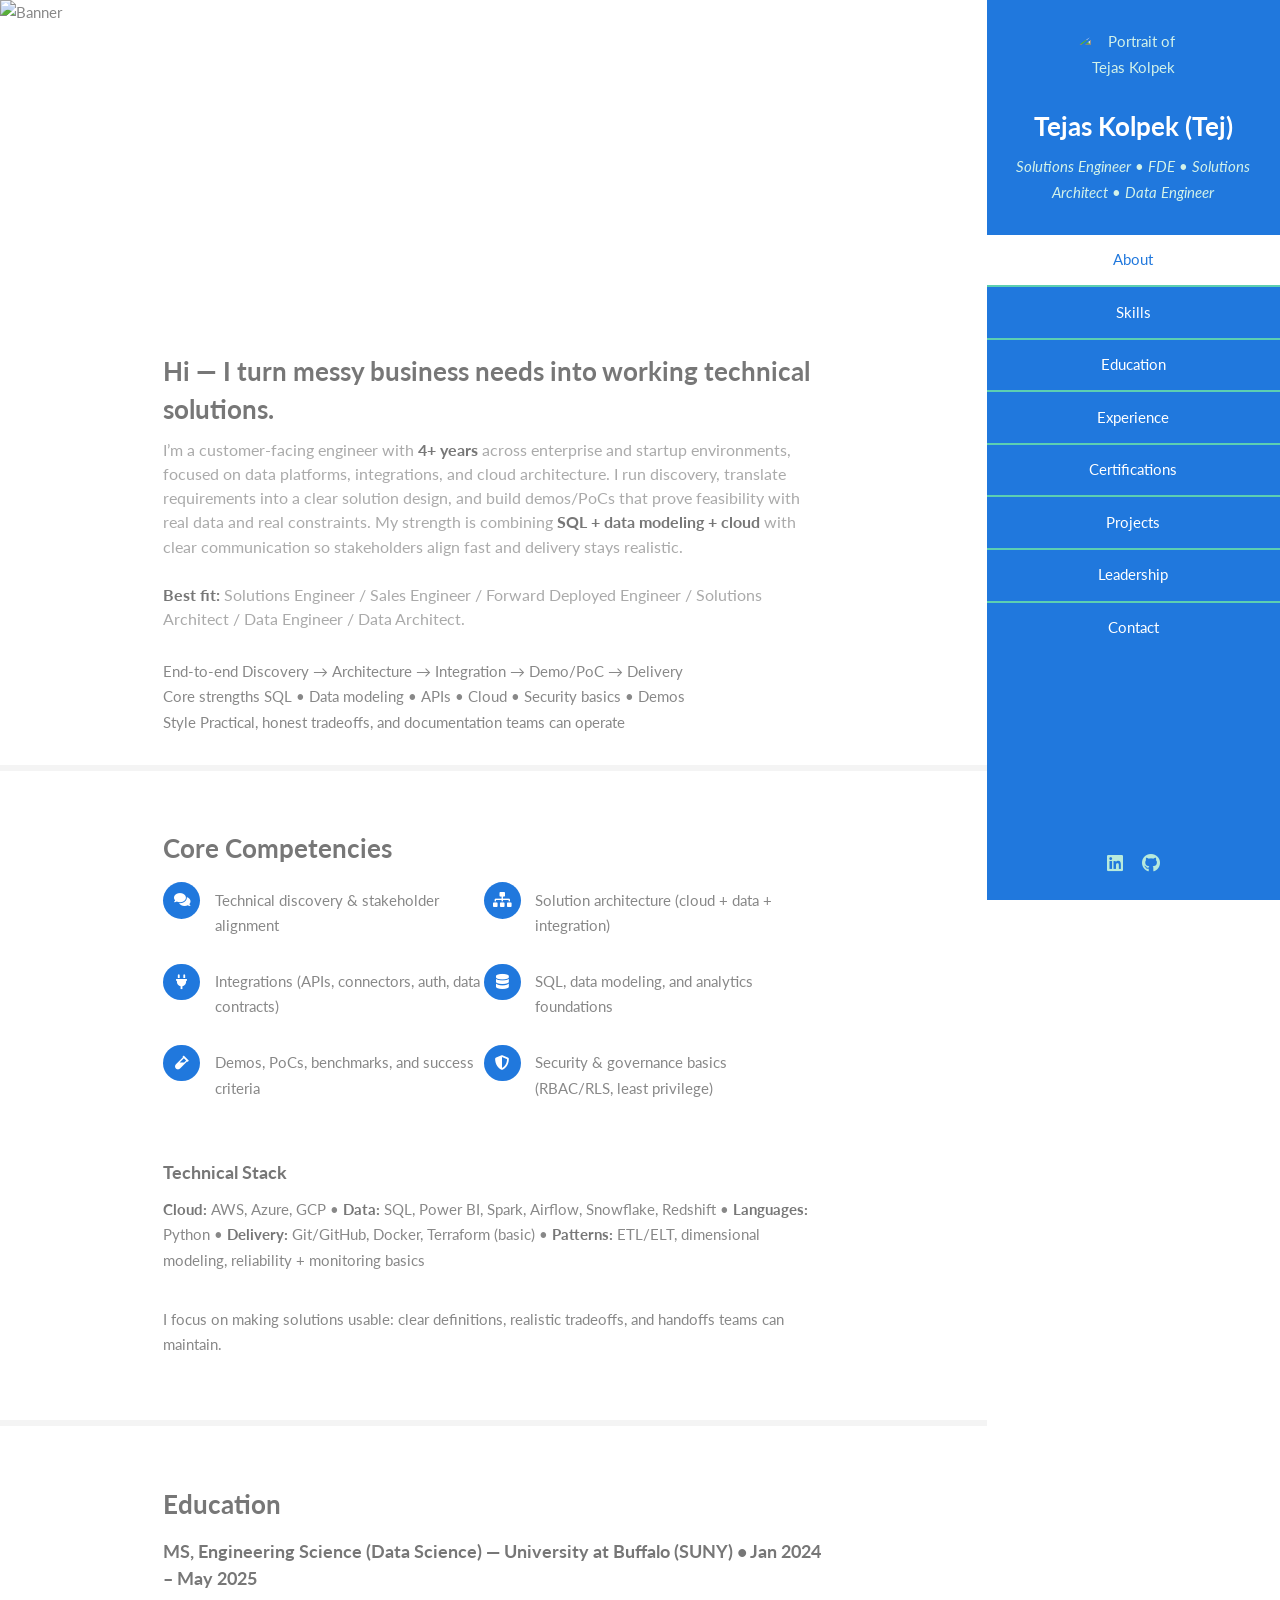
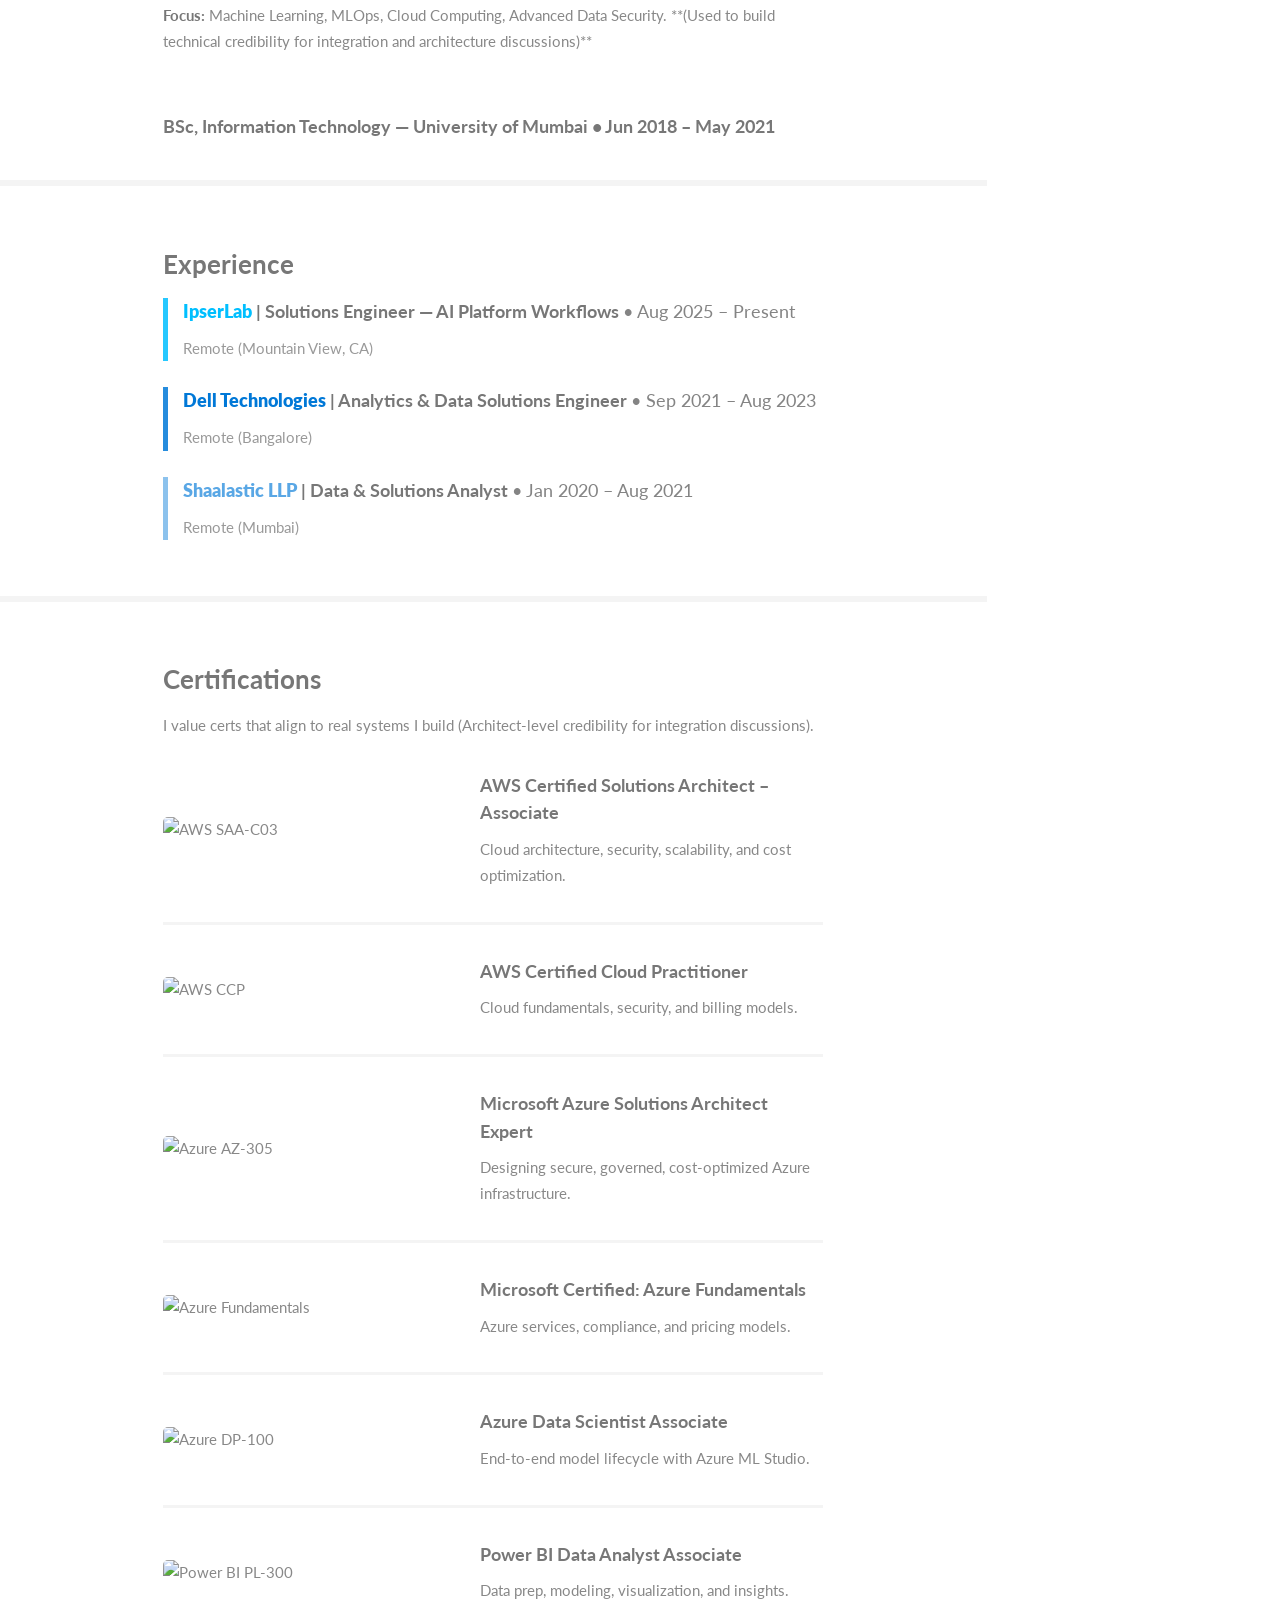
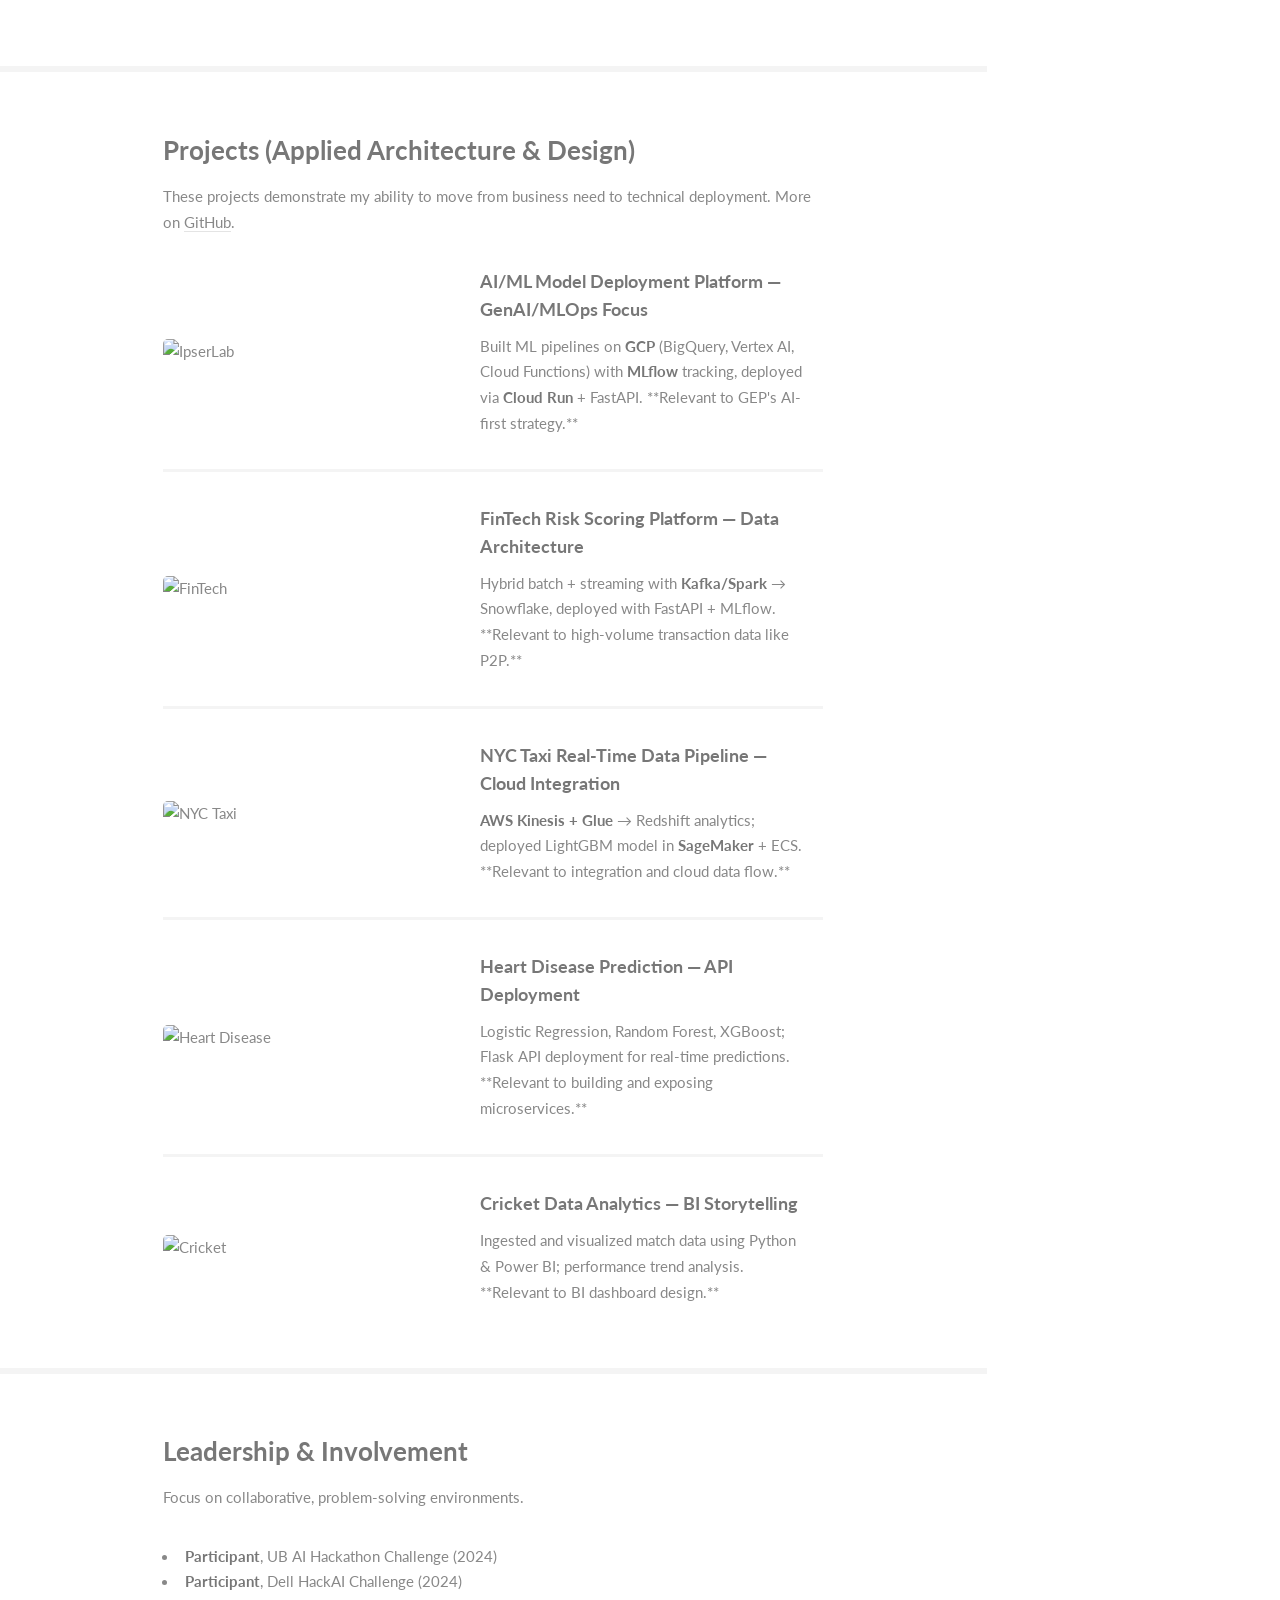
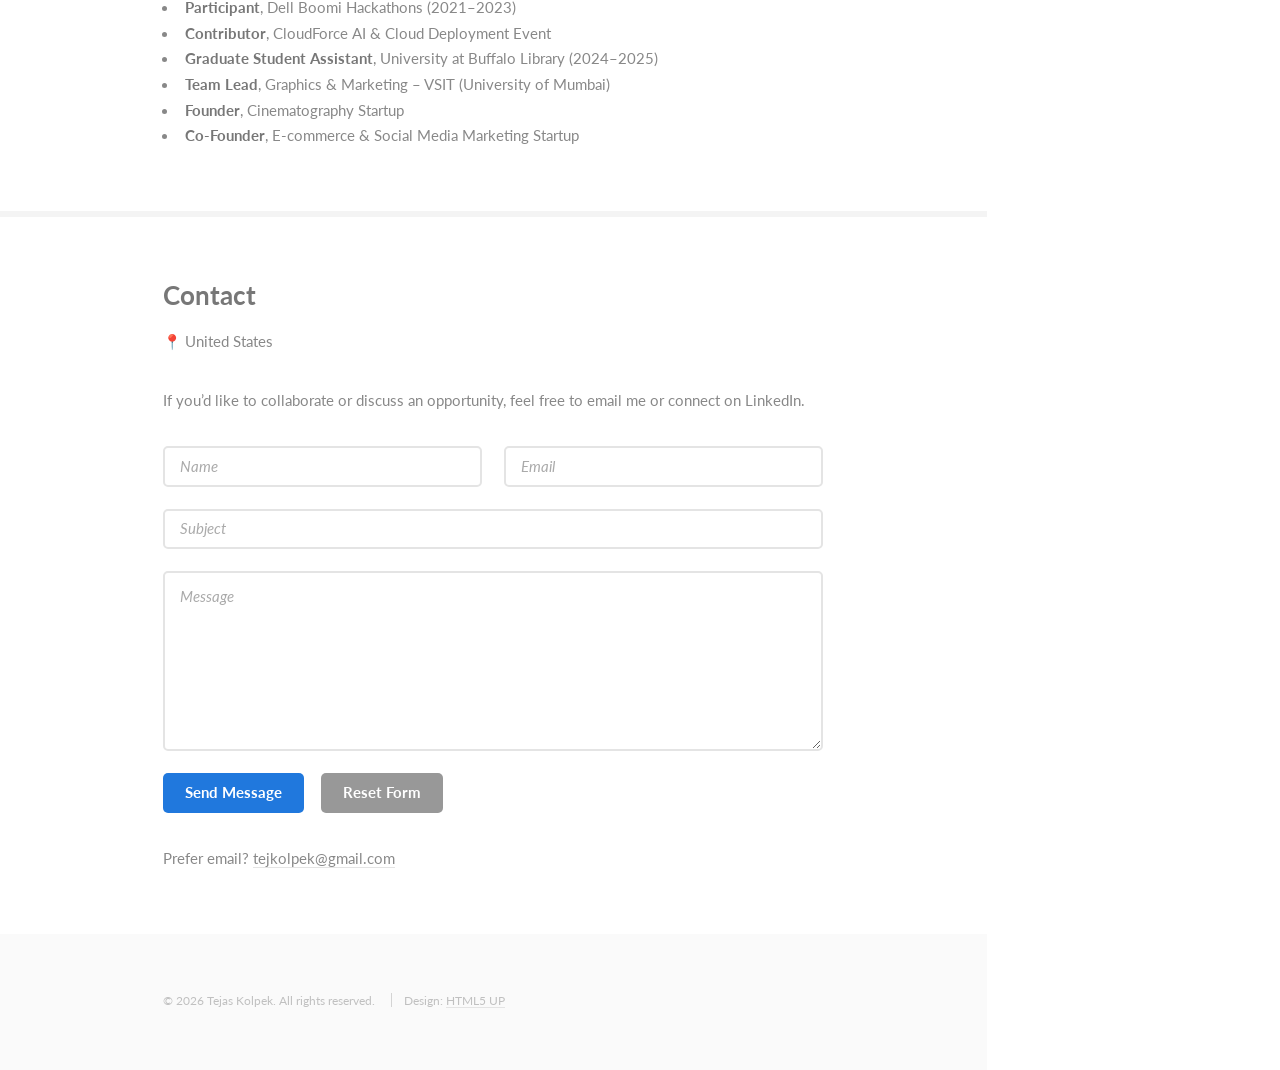
==== commit 08f5794c: "Change header from h2 to h3 for improved semantics" ====
--- a/docs/index.html
+++ b/docs/index.html
@@ -14,7 +14,7 @@
 
         <section id="header">
             <header>
-                <span class="image avatar"><img src="https://res.cloudinary.com/da1qmhpra/image/upload/v1755277287/Tejas_Kolpek_Grad_Image_-_Copy_ma4tgy.jpg" alt="Portrait of Tejas Kolpek" loading="lazy" decoding="async" /></span>
+                <span class="image avatar"><img src="https://res.cloudinary.com/da1qmhpra/image/upload/v1770827189/Gemini_Generated_Image_xqg1o3xqg1o3xqg1_1_1_ksvedk.jpg" alt="Portrait of Tejas Kolpek" loading="lazy" decoding="async" /></span>
                 <h1 id="logo"><a href="#" aria-label="Home">Tejas Kolpek (Tej)</a></h1>
                 <p>Solutions Engineer • FDE • Solutions Architect • Data Engineer</p>
 
@@ -55,7 +55,7 @@
                 
                   <div class="container">
                     <header class="major">
-                      <h2>Hi — I turn messy business needs into working technical solutions.</h2>
+                      <h3>Hi — I turn messy business needs into working technical solutions.</h3>
                 
                       <p>
                         I’m a customer-facing engineer with <strong>4+ years</strong> across enterprise and startup environments, focused on data platforms, integrations, and cloud architecture.
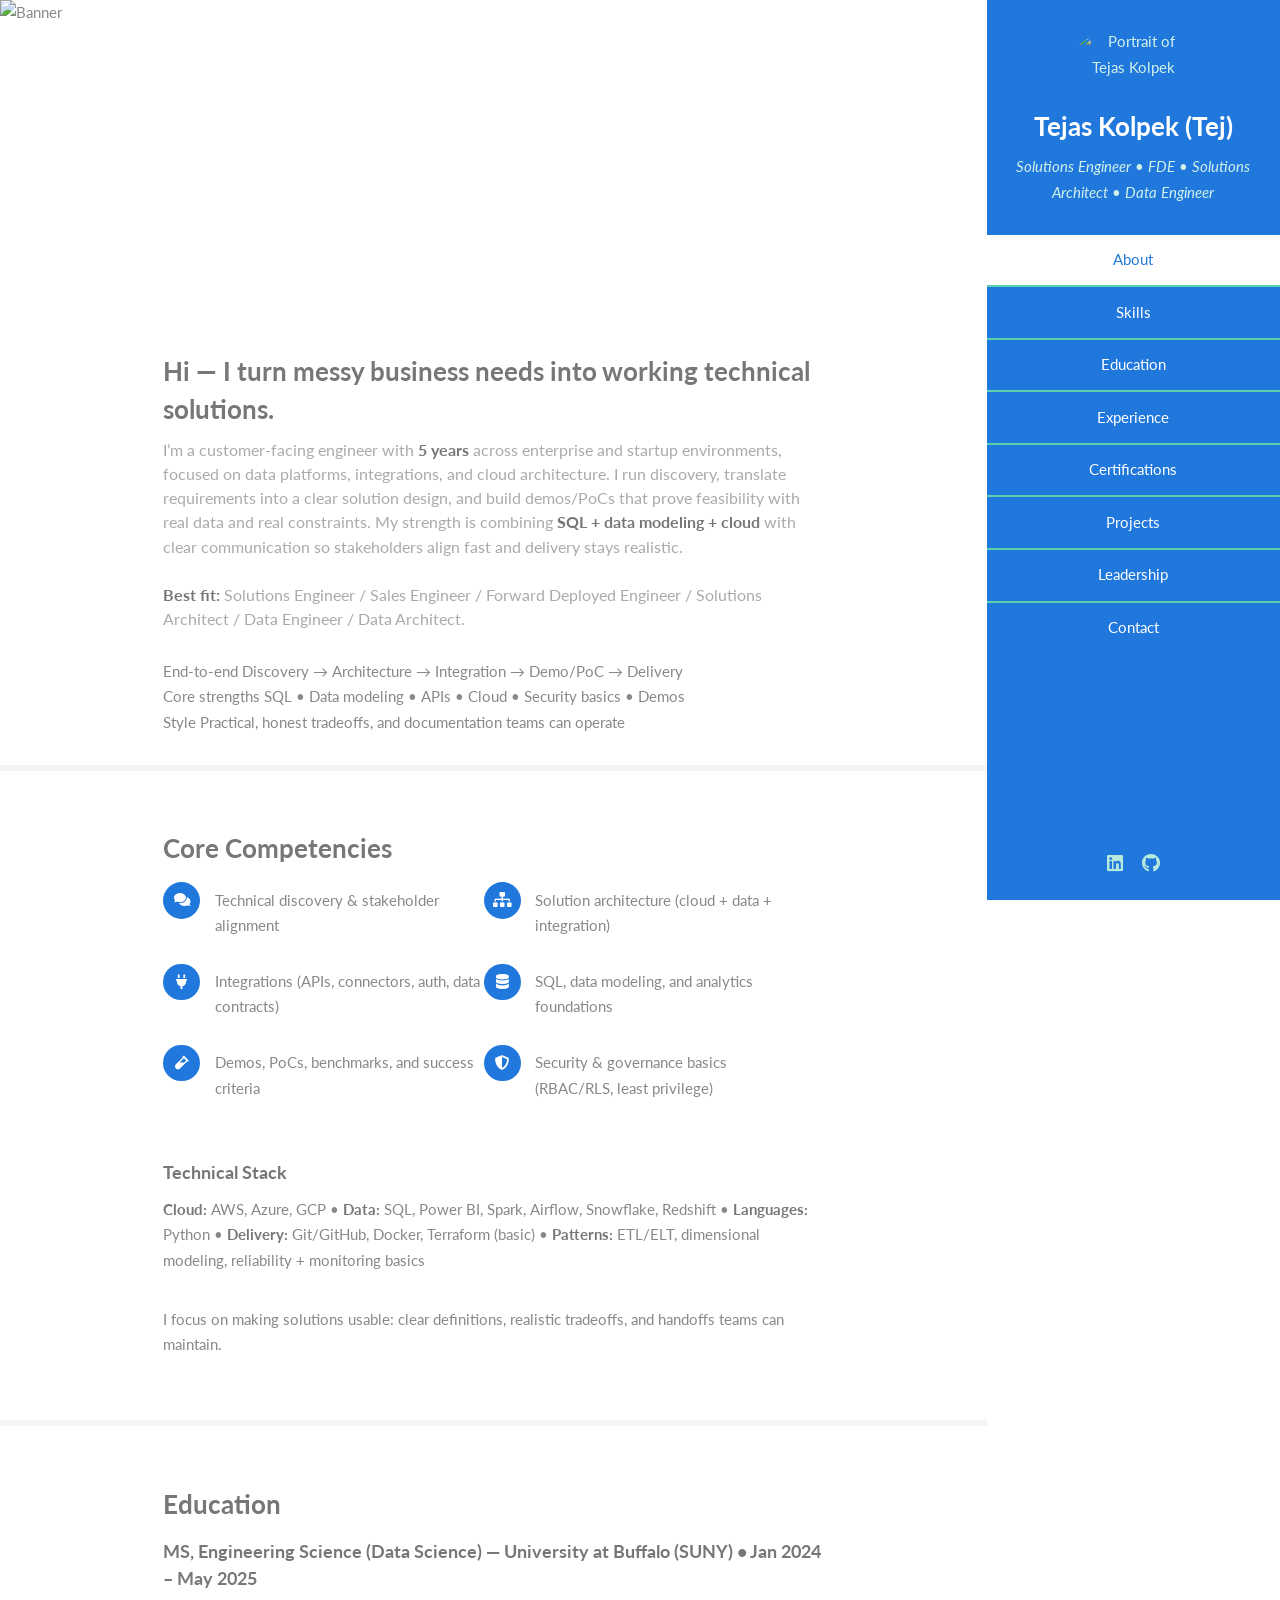
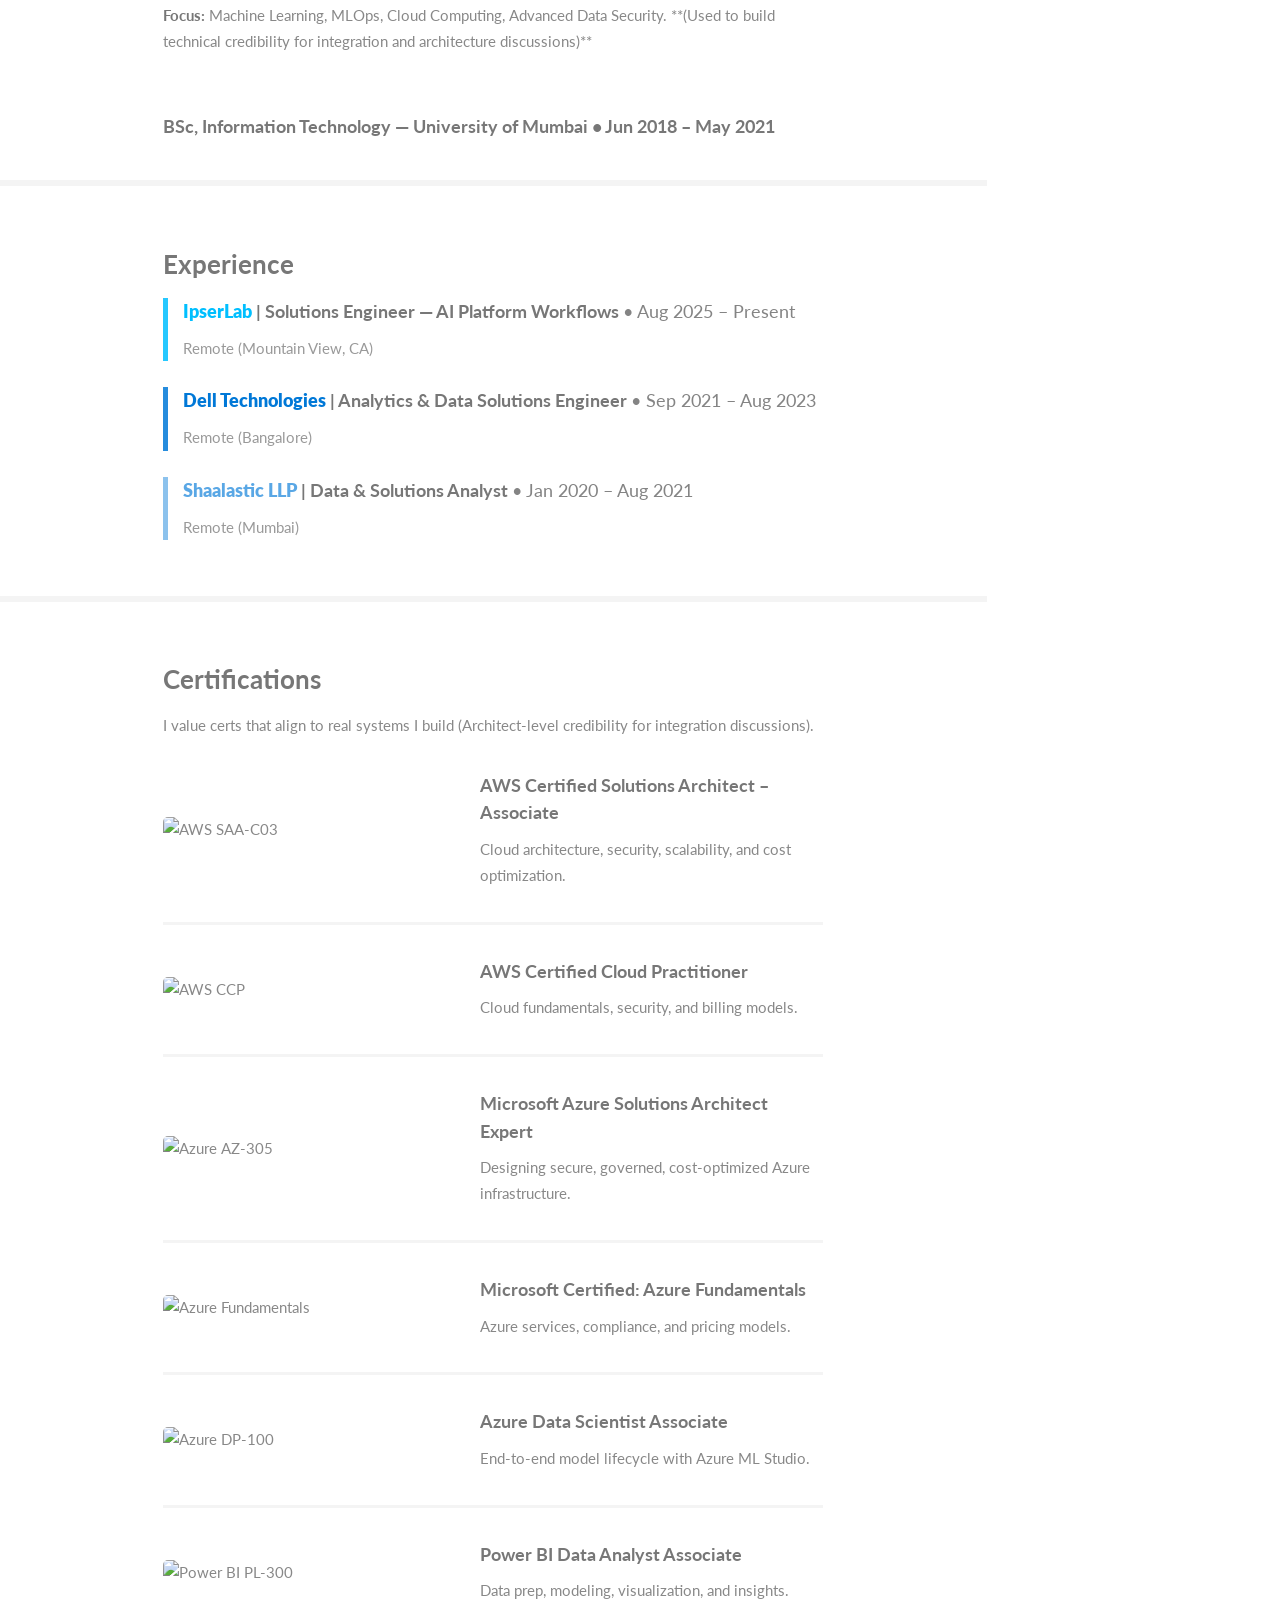
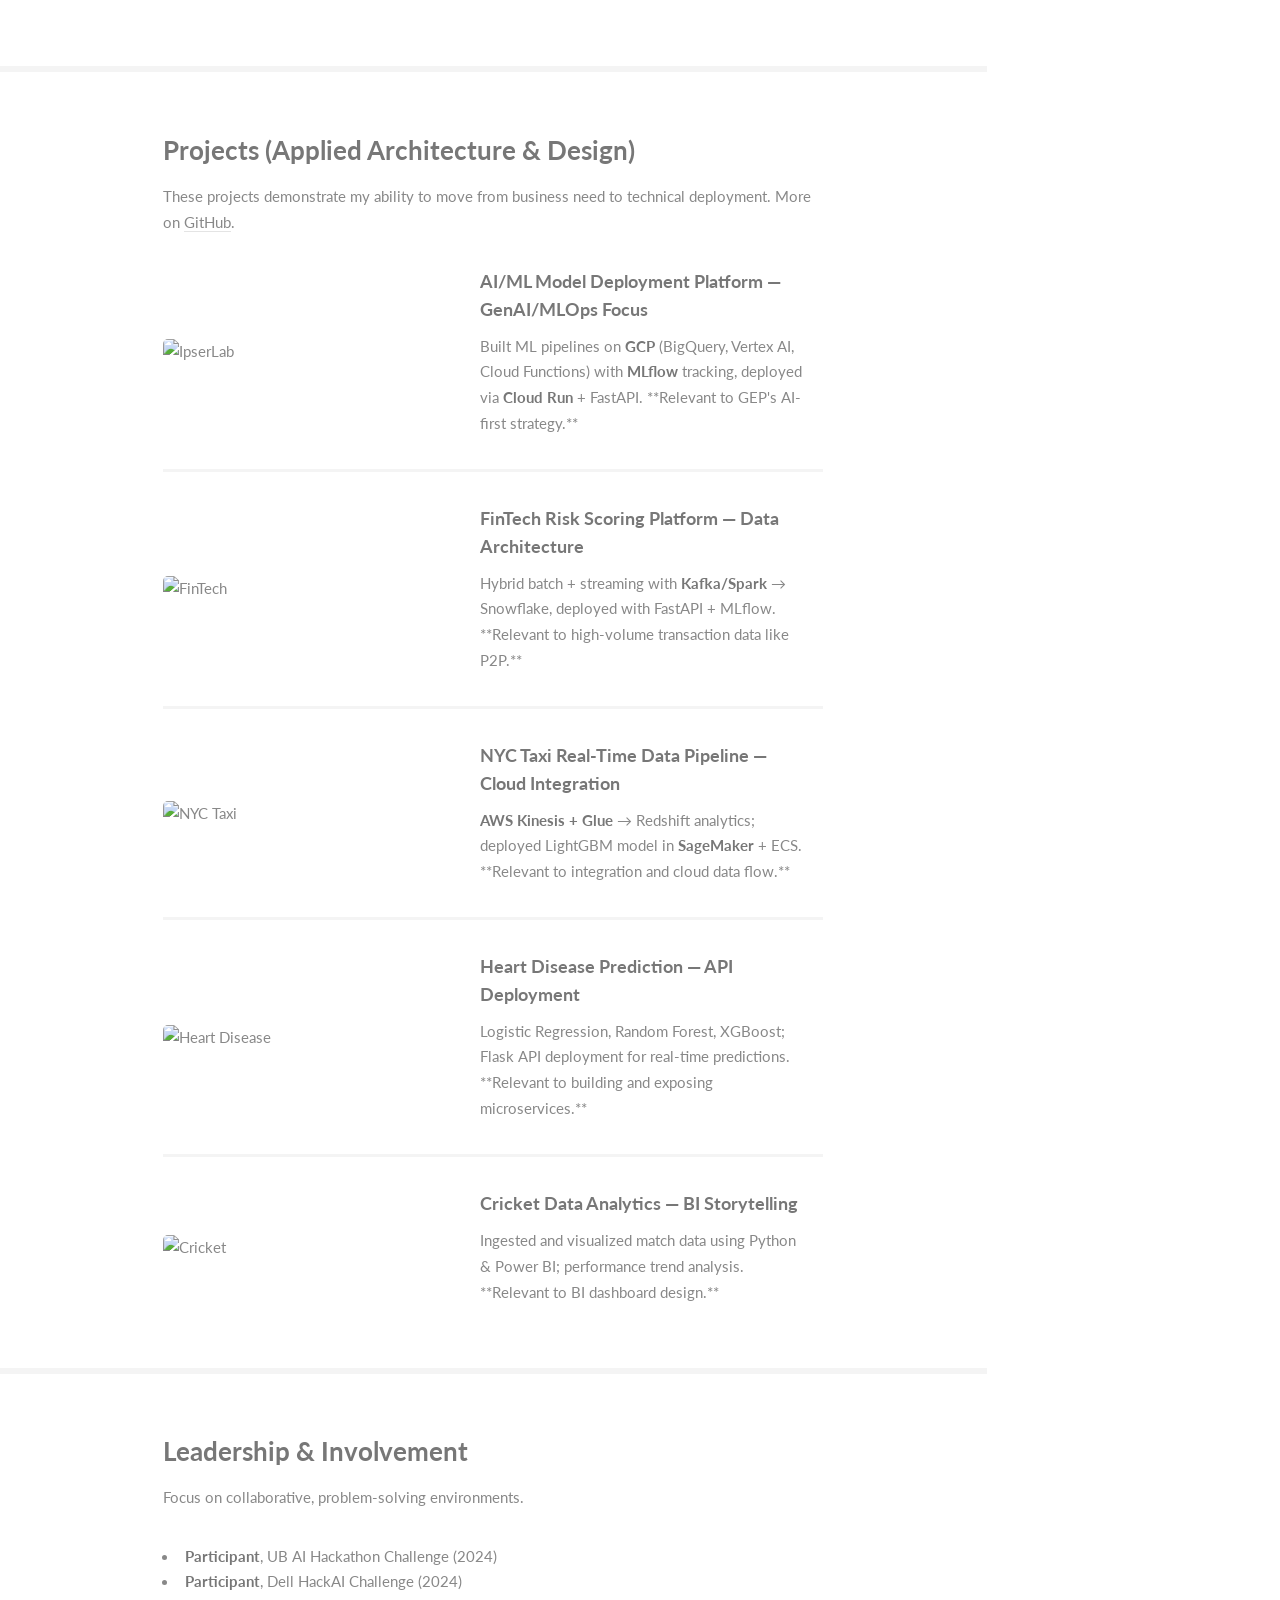
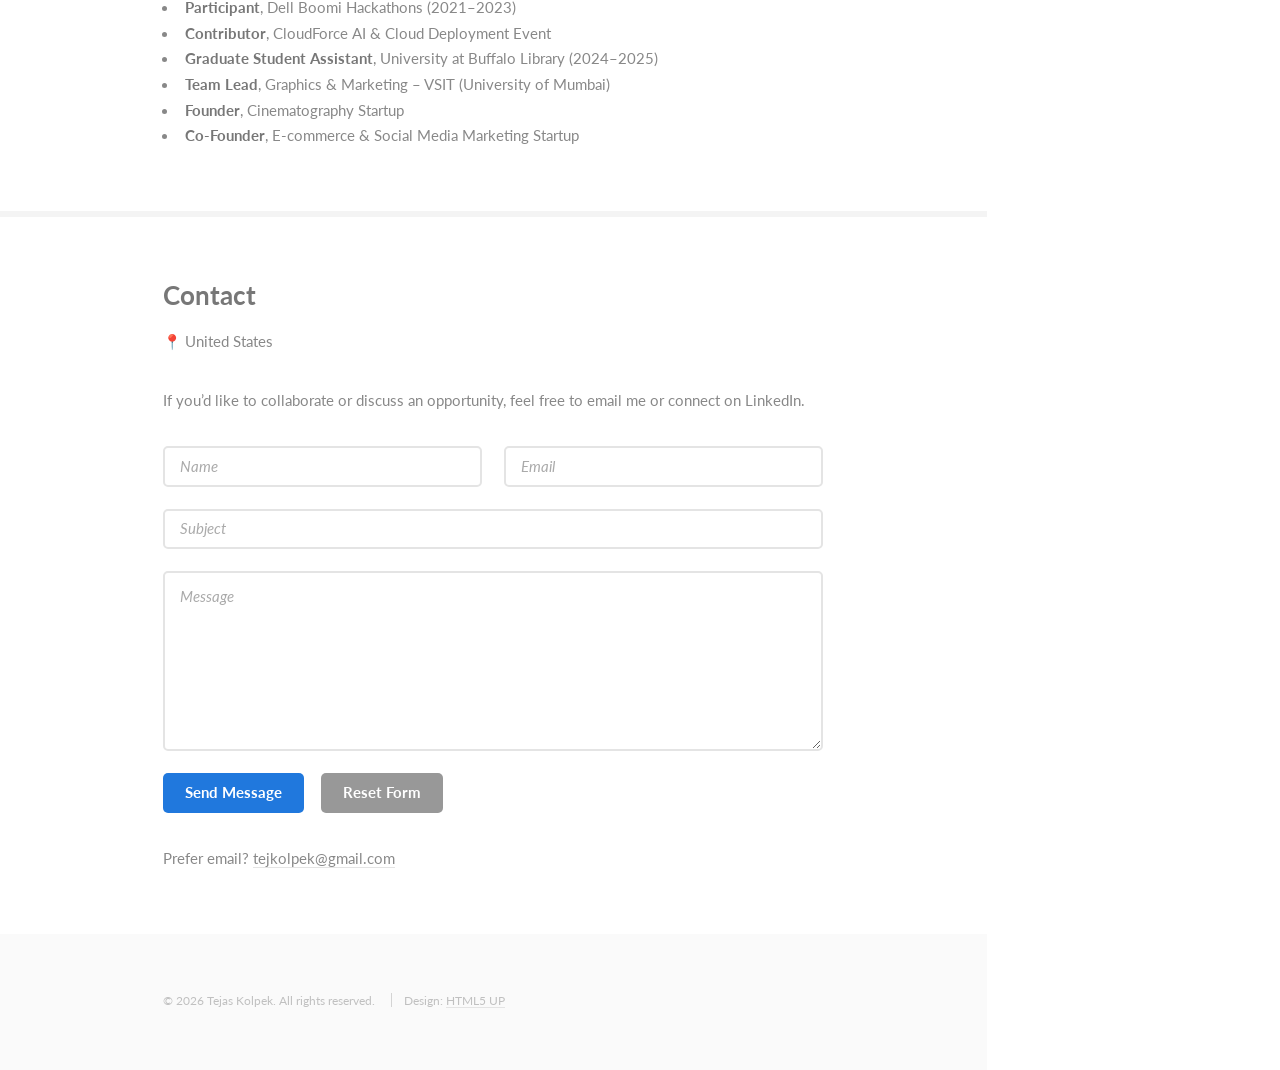
==== commit d5fb5067: "Update experience from 4 to 5 years in bio" ====
--- a/docs/index.html
+++ b/docs/index.html
@@ -58,7 +58,7 @@
                       <h3>Hi — I turn messy business needs into working technical solutions.</h3>
                 
                       <p>
-                        I’m a customer-facing engineer with <strong>4+ years</strong> across enterprise and startup environments, focused on data platforms, integrations, and cloud architecture.
+                        I’m a customer-facing engineer with <strong>5 years</strong> across enterprise and startup environments, focused on data platforms, integrations, and cloud architecture.
                         I run discovery, translate requirements into a clear solution design, and build demos/PoCs that prove feasibility with real data and real constraints.
                         My strength is combining <strong>SQL + data modeling + cloud</strong> with clear communication so stakeholders align fast and delivery stays realistic.
                         <br /><br />
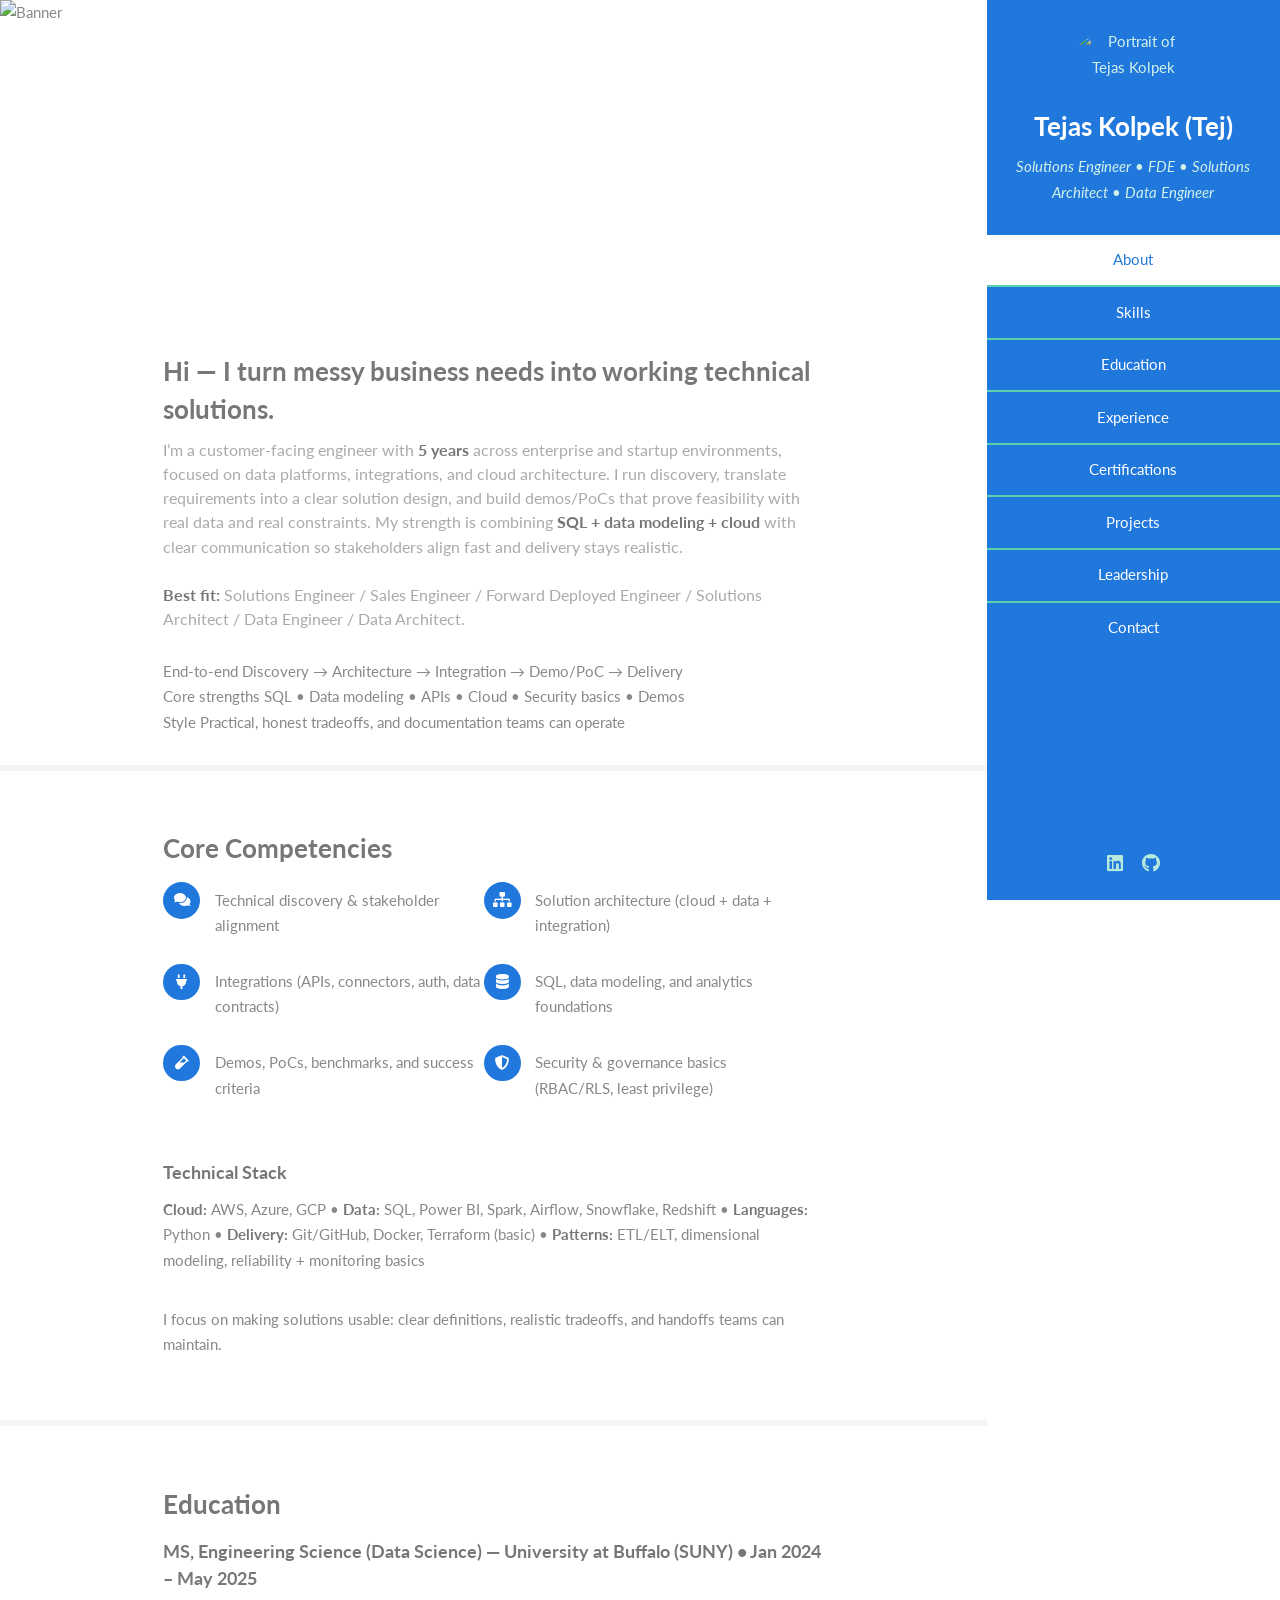
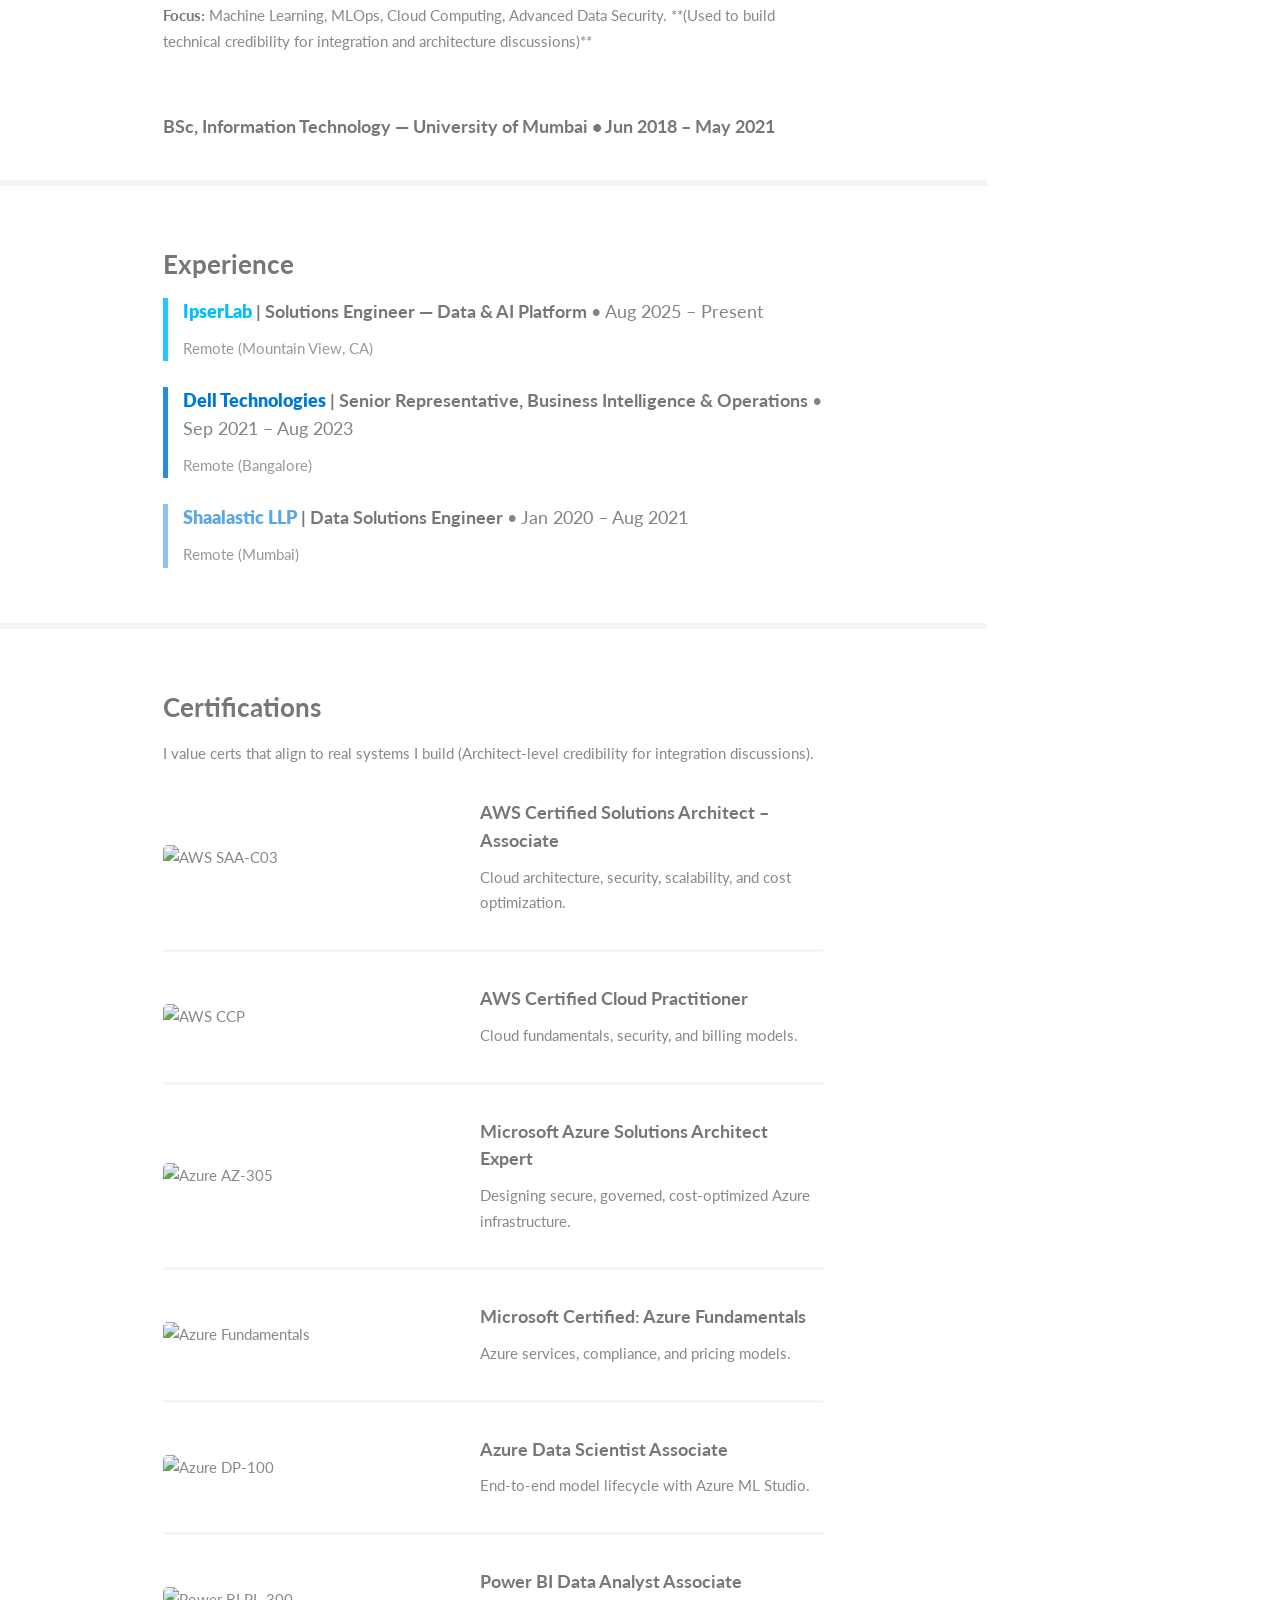
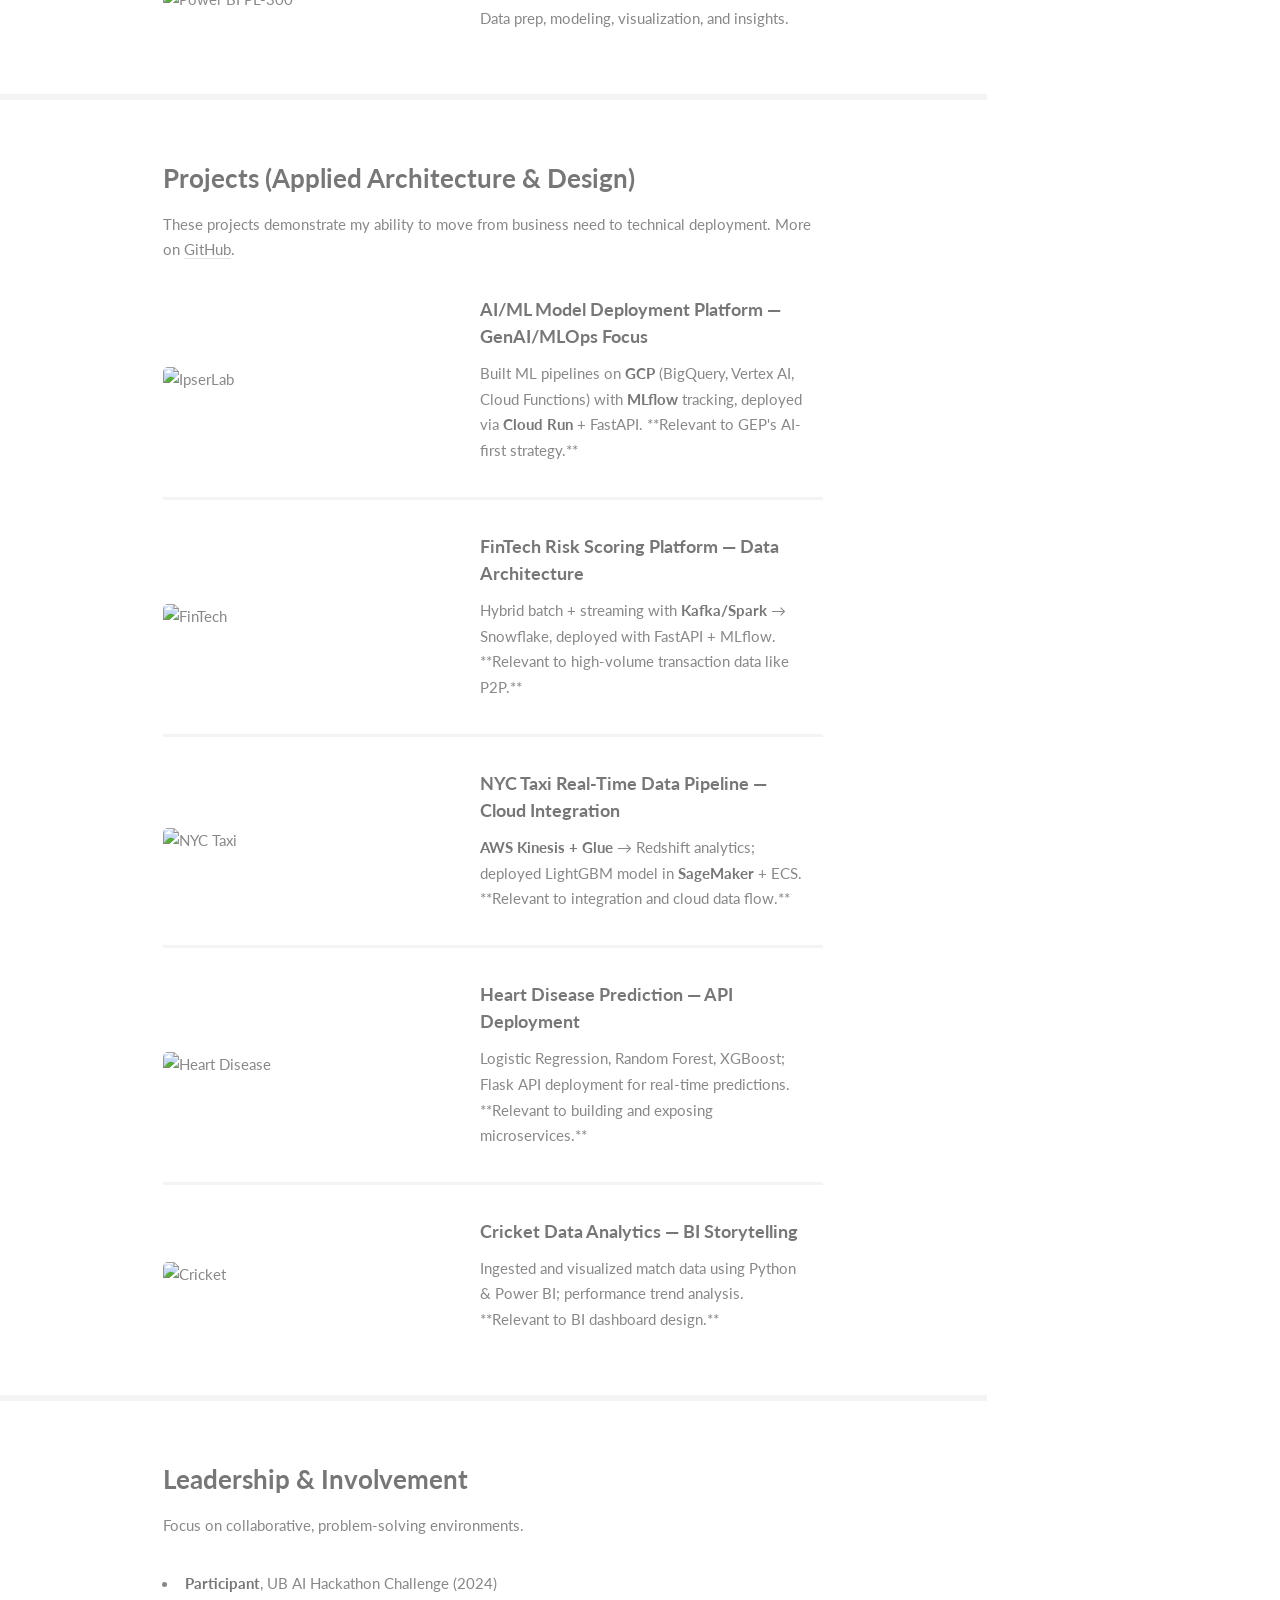
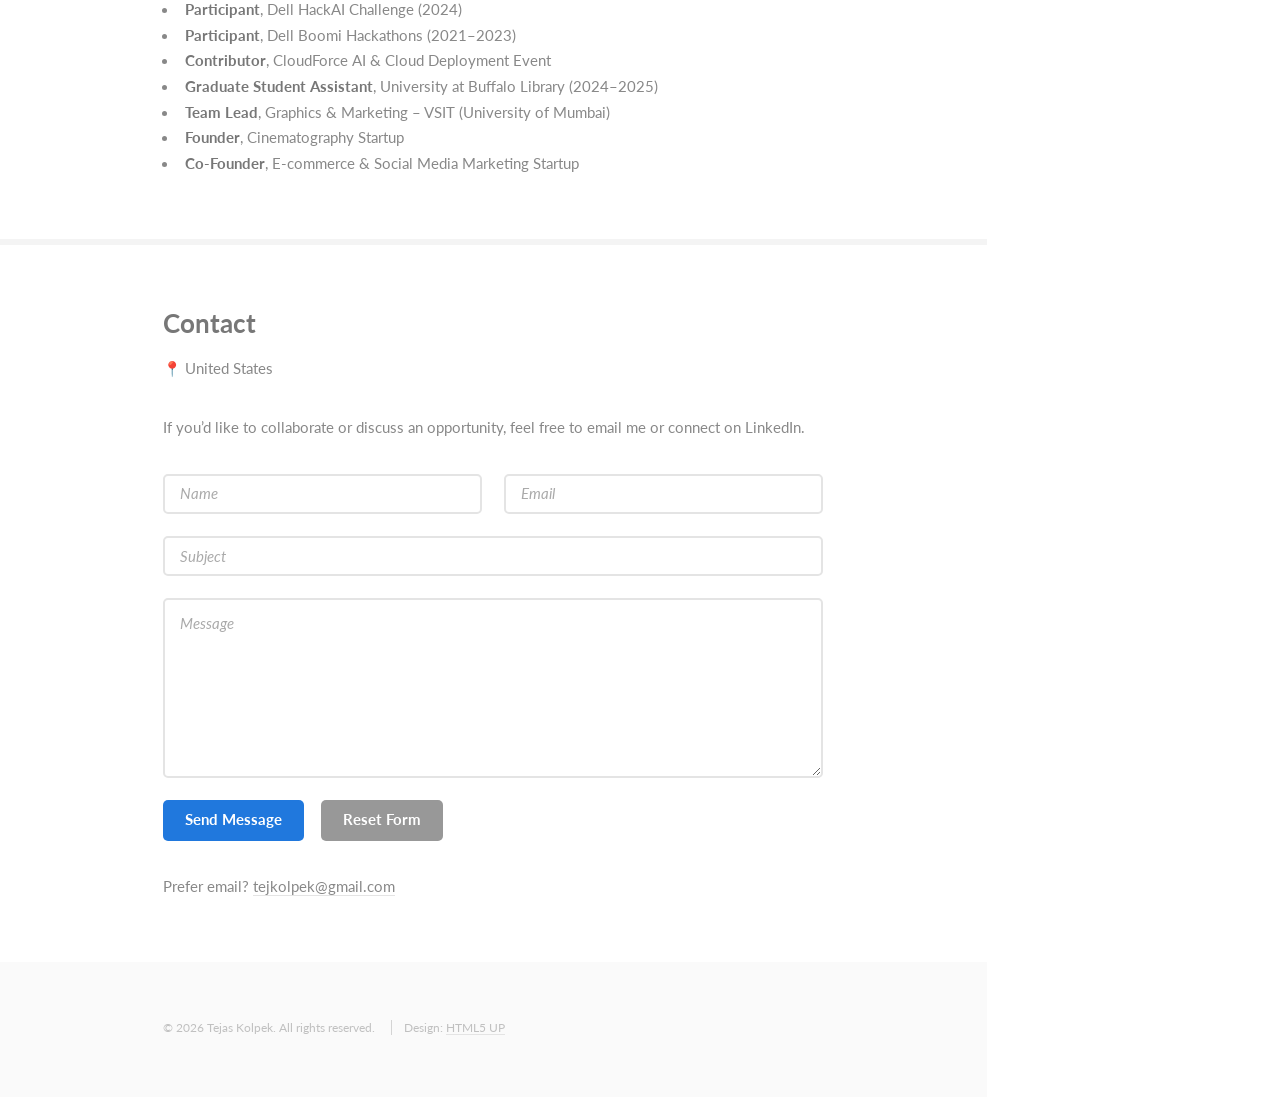
==== commit 635a74aa: "Update job titles in experience section" ====
--- a/docs/index.html
+++ b/docs/index.html
@@ -128,7 +128,7 @@
                 
                     <div class="exp-block exp-ipser">
                       <h4>
-                        <span class="exp-company">IpserLab</span> | Solutions Engineer — AI Platform Workflows
+                        <span class="exp-company">IpserLab</span> | Solutions Engineer — Data & AI Platform
                         <span class="exp-meta">• Aug 2025 – Present</span>
                       </h4>
                       <p class="exp-sub">Remote (Mountain View, CA)</p>
@@ -136,7 +136,7 @@
                 
                     <div class="exp-block exp-dell">
                       <h4>
-                        <span class="exp-company">Dell Technologies</span> | Analytics & Data Solutions Engineer
+                        <span class="exp-company">Dell Technologies</span> | Senior Representative, Business Intelligence & Operations  
                         <span class="exp-meta">• Sep 2021 – Aug 2023</span>
                       </h4>
                       <p class="exp-sub">Remote (Bangalore)</p>
@@ -144,7 +144,7 @@
                 
                     <div class="exp-block exp-shaalastic">
                       <h4>
-                        <span class="exp-company">Shaalastic LLP</span> | Data & Solutions Analyst
+                        <span class="exp-company">Shaalastic LLP</span> | Data Solutions Engineer
                         <span class="exp-meta">• Jan 2020 – Aug 2021</span>
                       </h4>
                       <p class="exp-sub">Remote (Mumbai)</p>
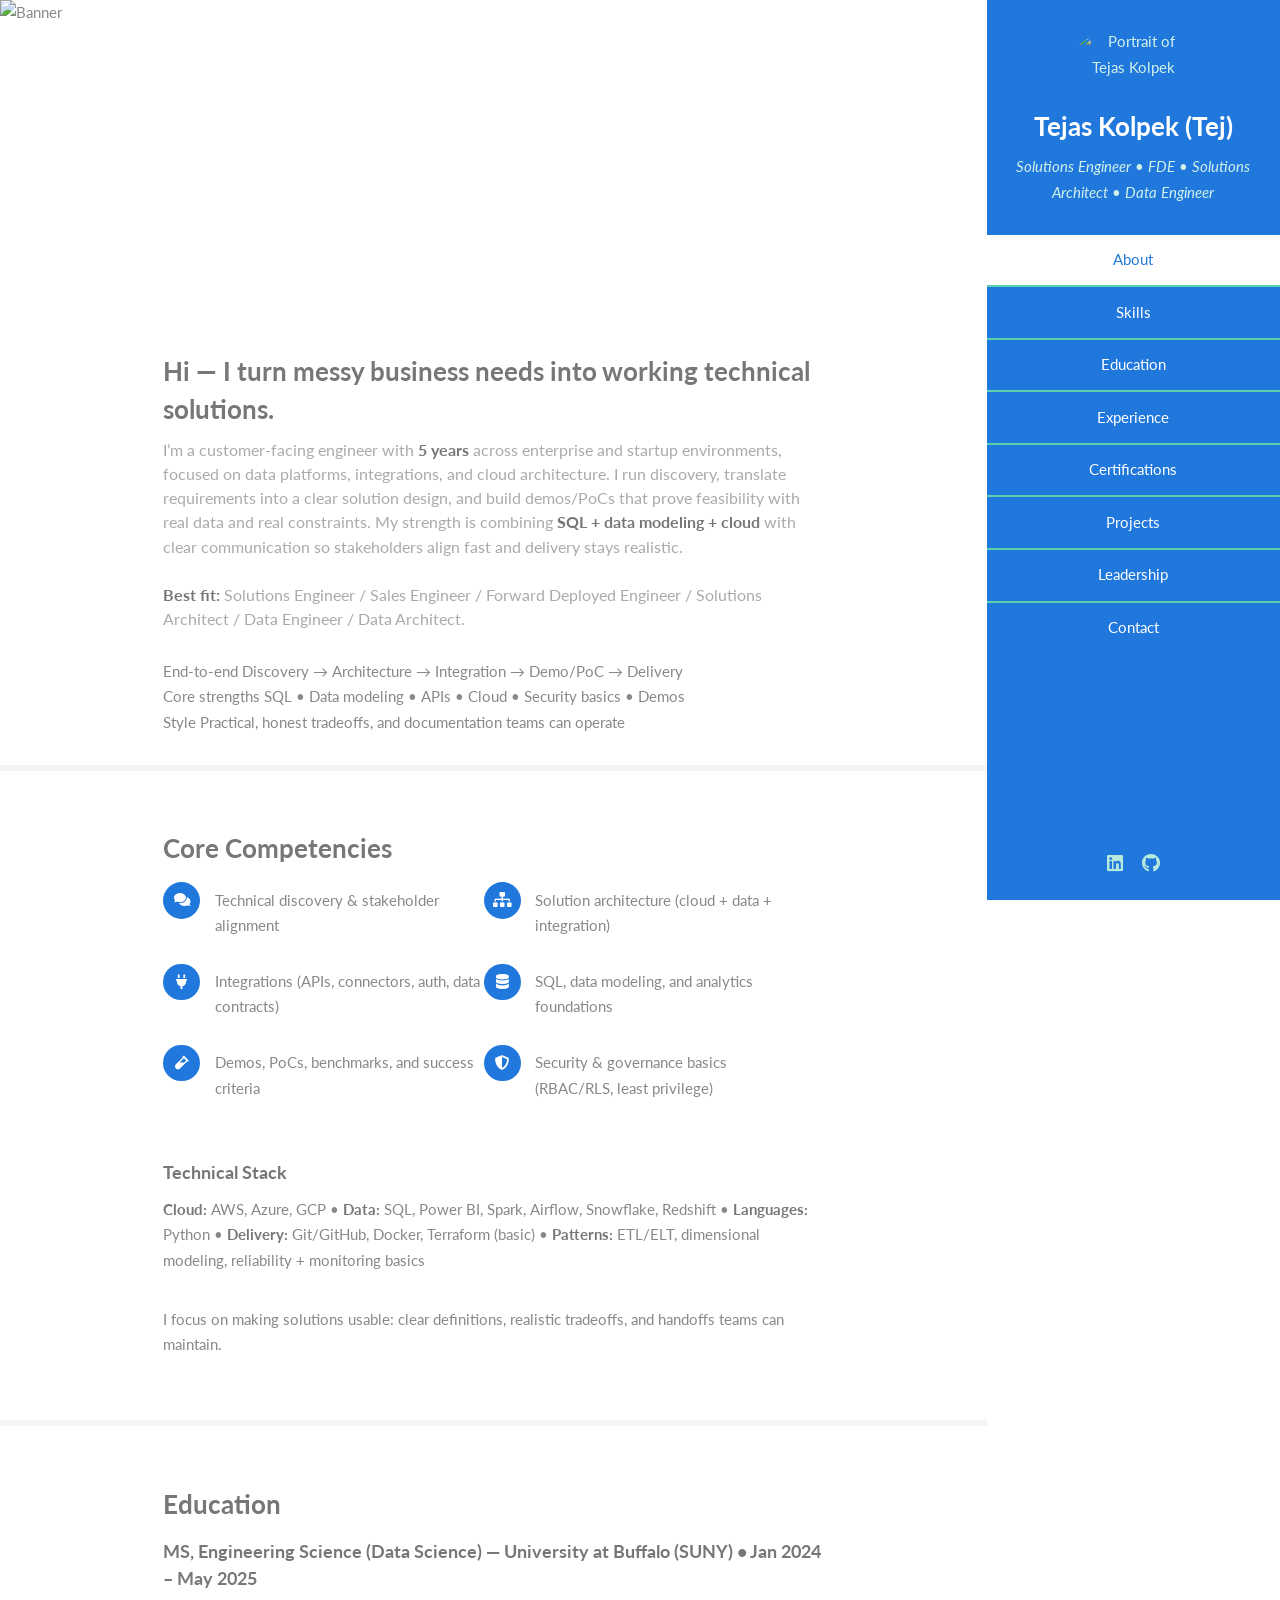
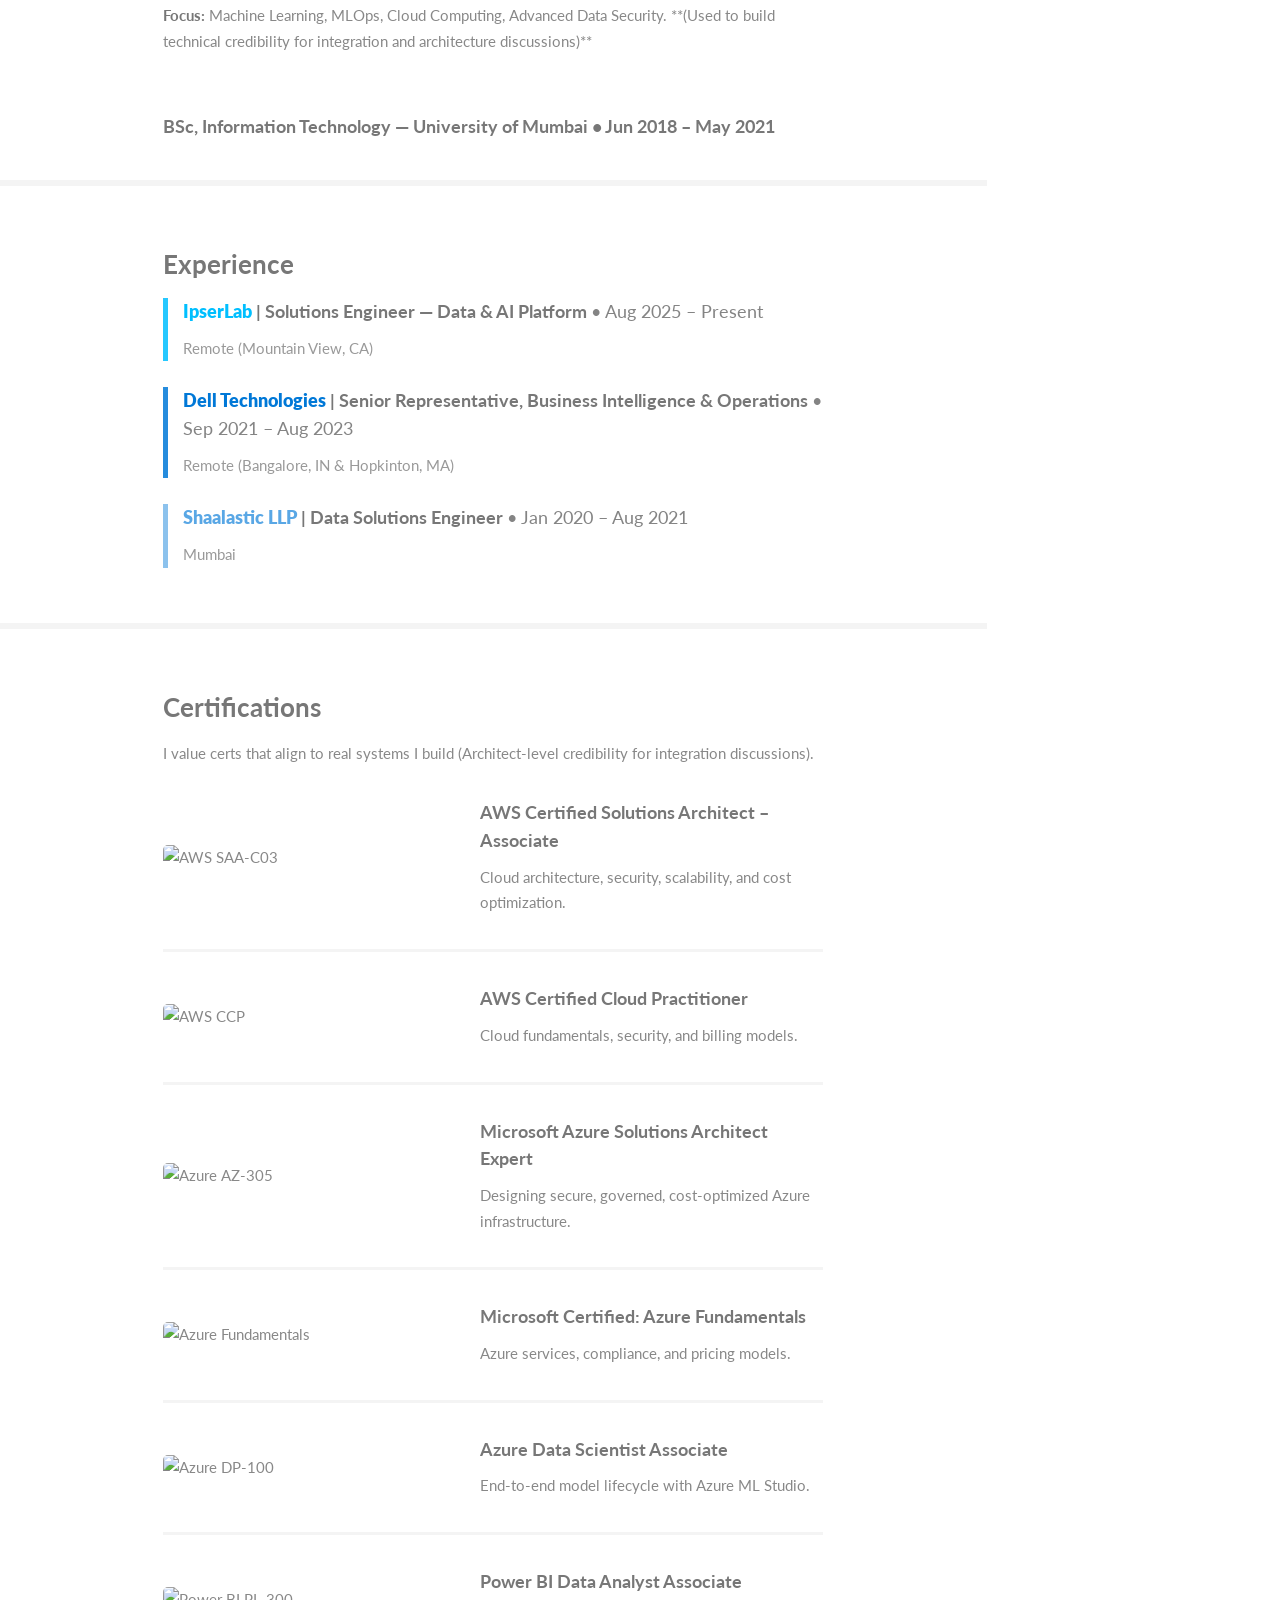
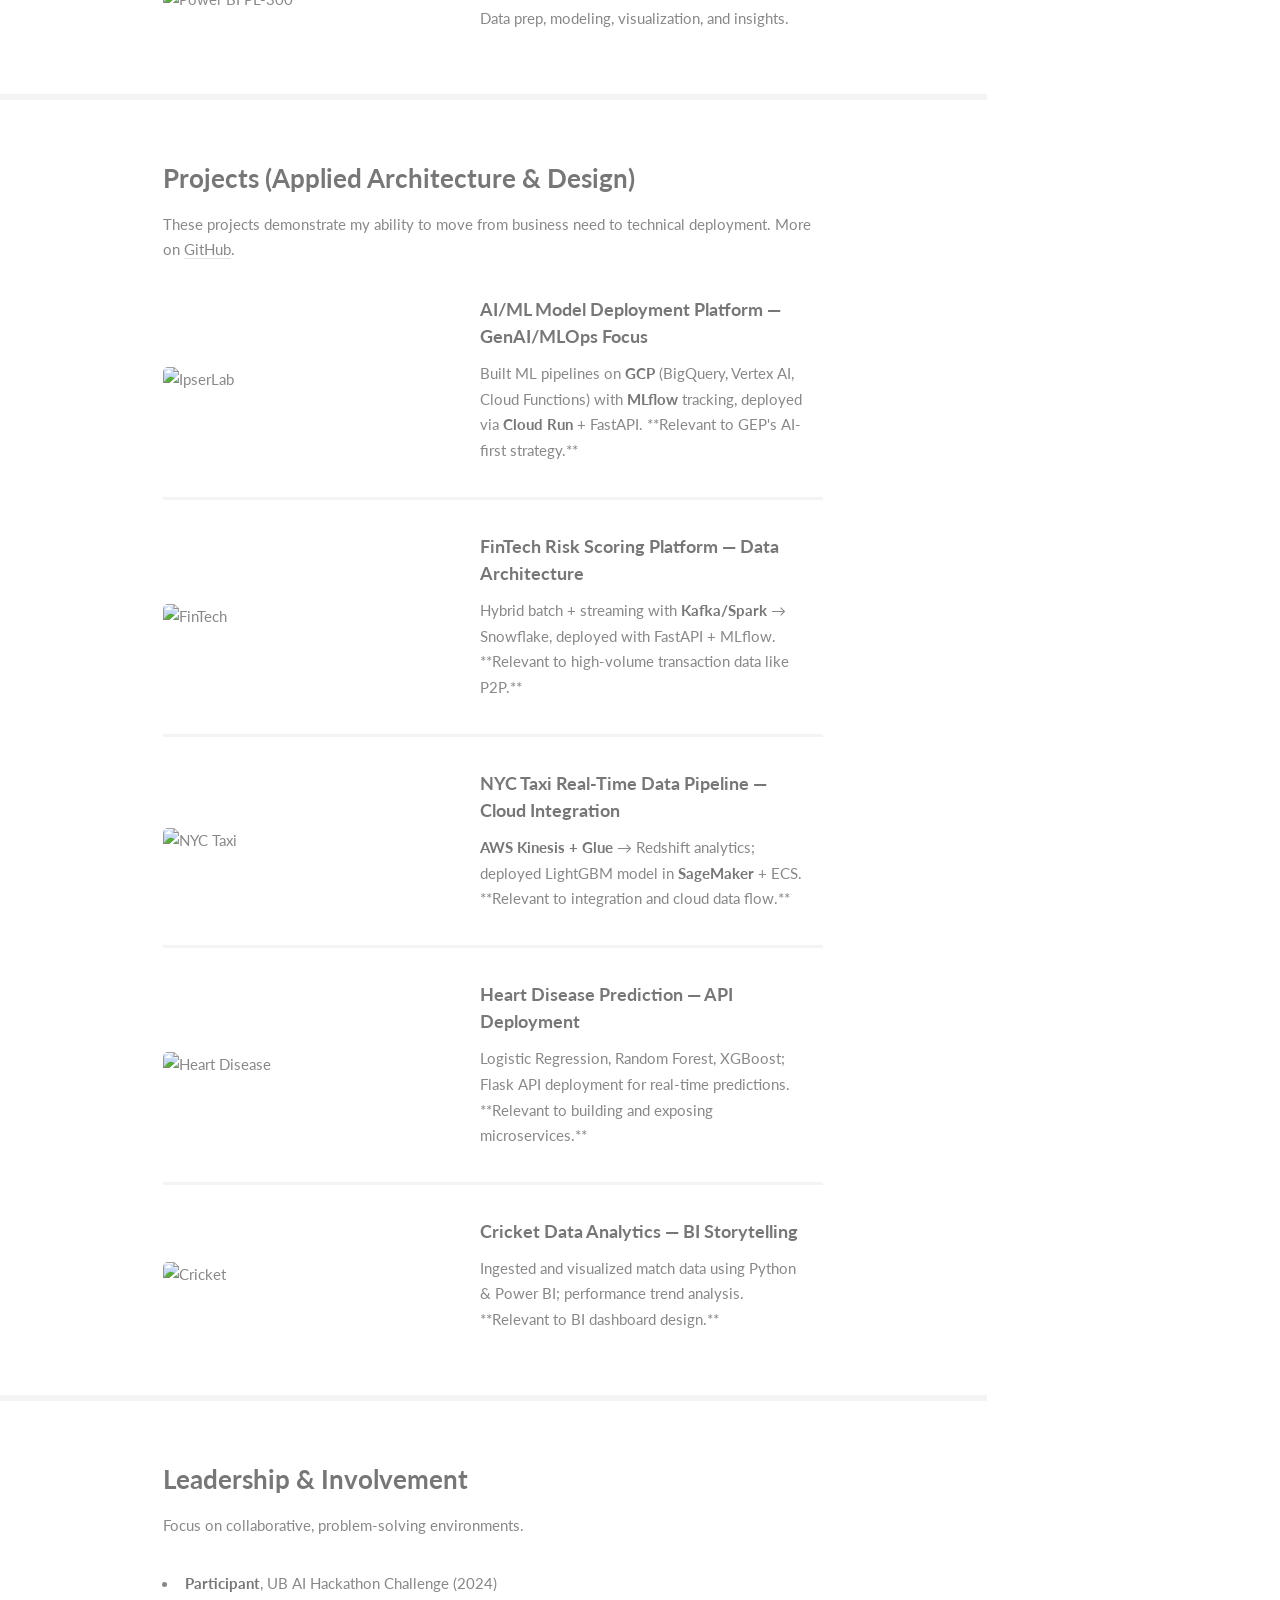
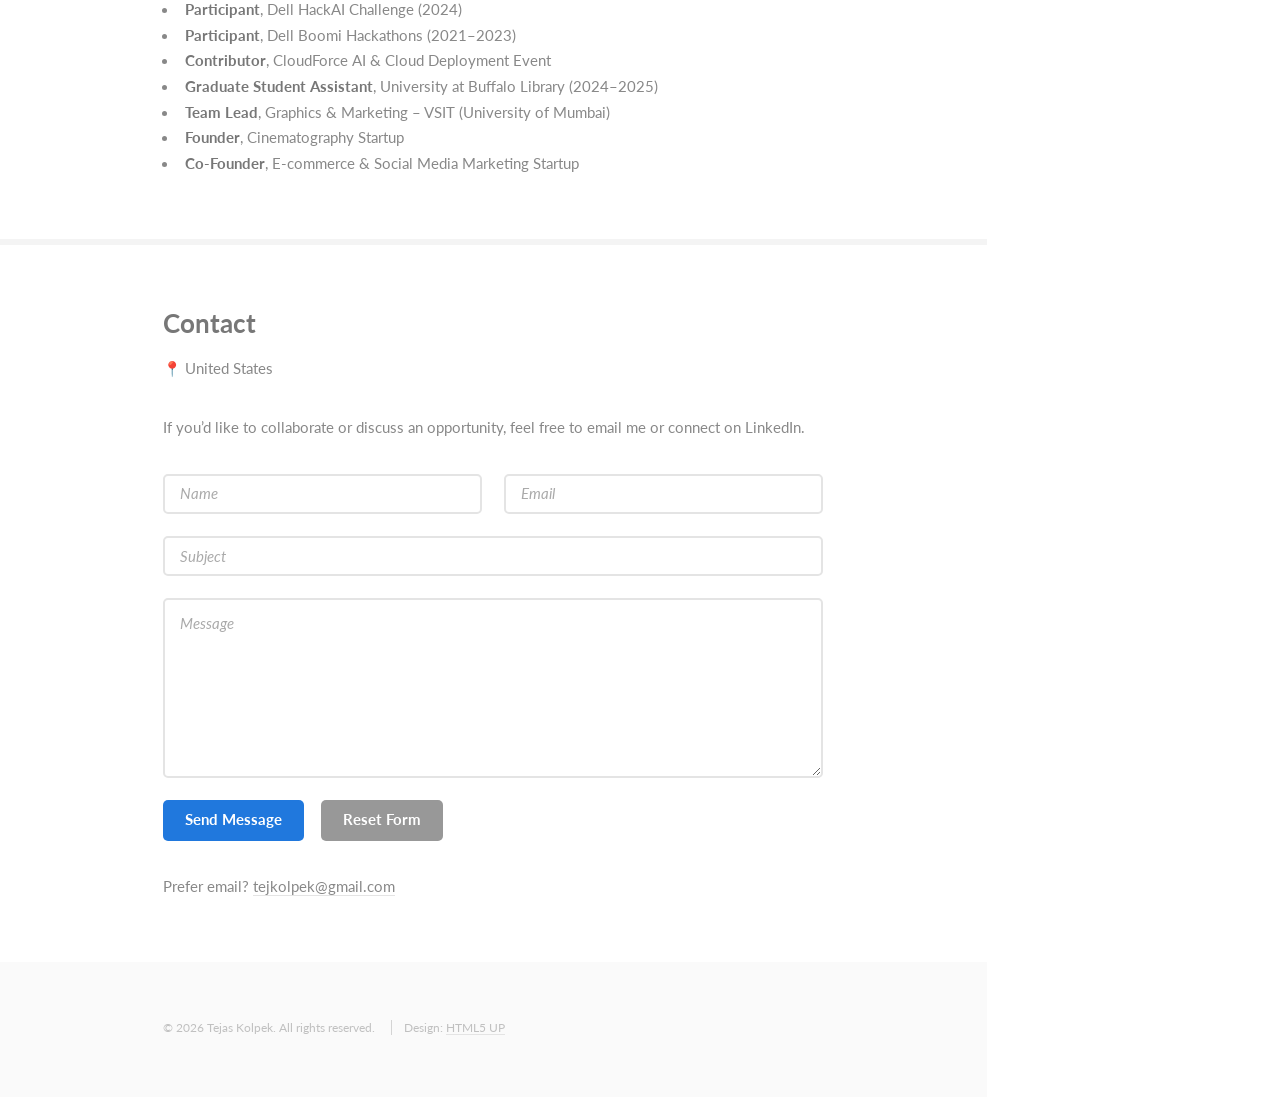
==== commit abeeed1d: "Update location details in experience section" ====
--- a/docs/index.html
+++ b/docs/index.html
@@ -139,7 +139,7 @@
                         <span class="exp-company">Dell Technologies</span> | Senior Representative, Business Intelligence & Operations  
                         <span class="exp-meta">• Sep 2021 – Aug 2023</span>
                       </h4>
-                      <p class="exp-sub">Remote (Bangalore)</p>
+                      <p class="exp-sub">Remote (Bangalore, IN & Hopkinton, MA)</p>
                     </div>
                 
                     <div class="exp-block exp-shaalastic">
@@ -147,7 +147,7 @@
                         <span class="exp-company">Shaalastic LLP</span> | Data Solutions Engineer
                         <span class="exp-meta">• Jan 2020 – Aug 2021</span>
                       </h4>
-                      <p class="exp-sub">Remote (Mumbai)</p>
+                      <p class="exp-sub"> Mumbai </p>
                     </div>
                   </div>
                 
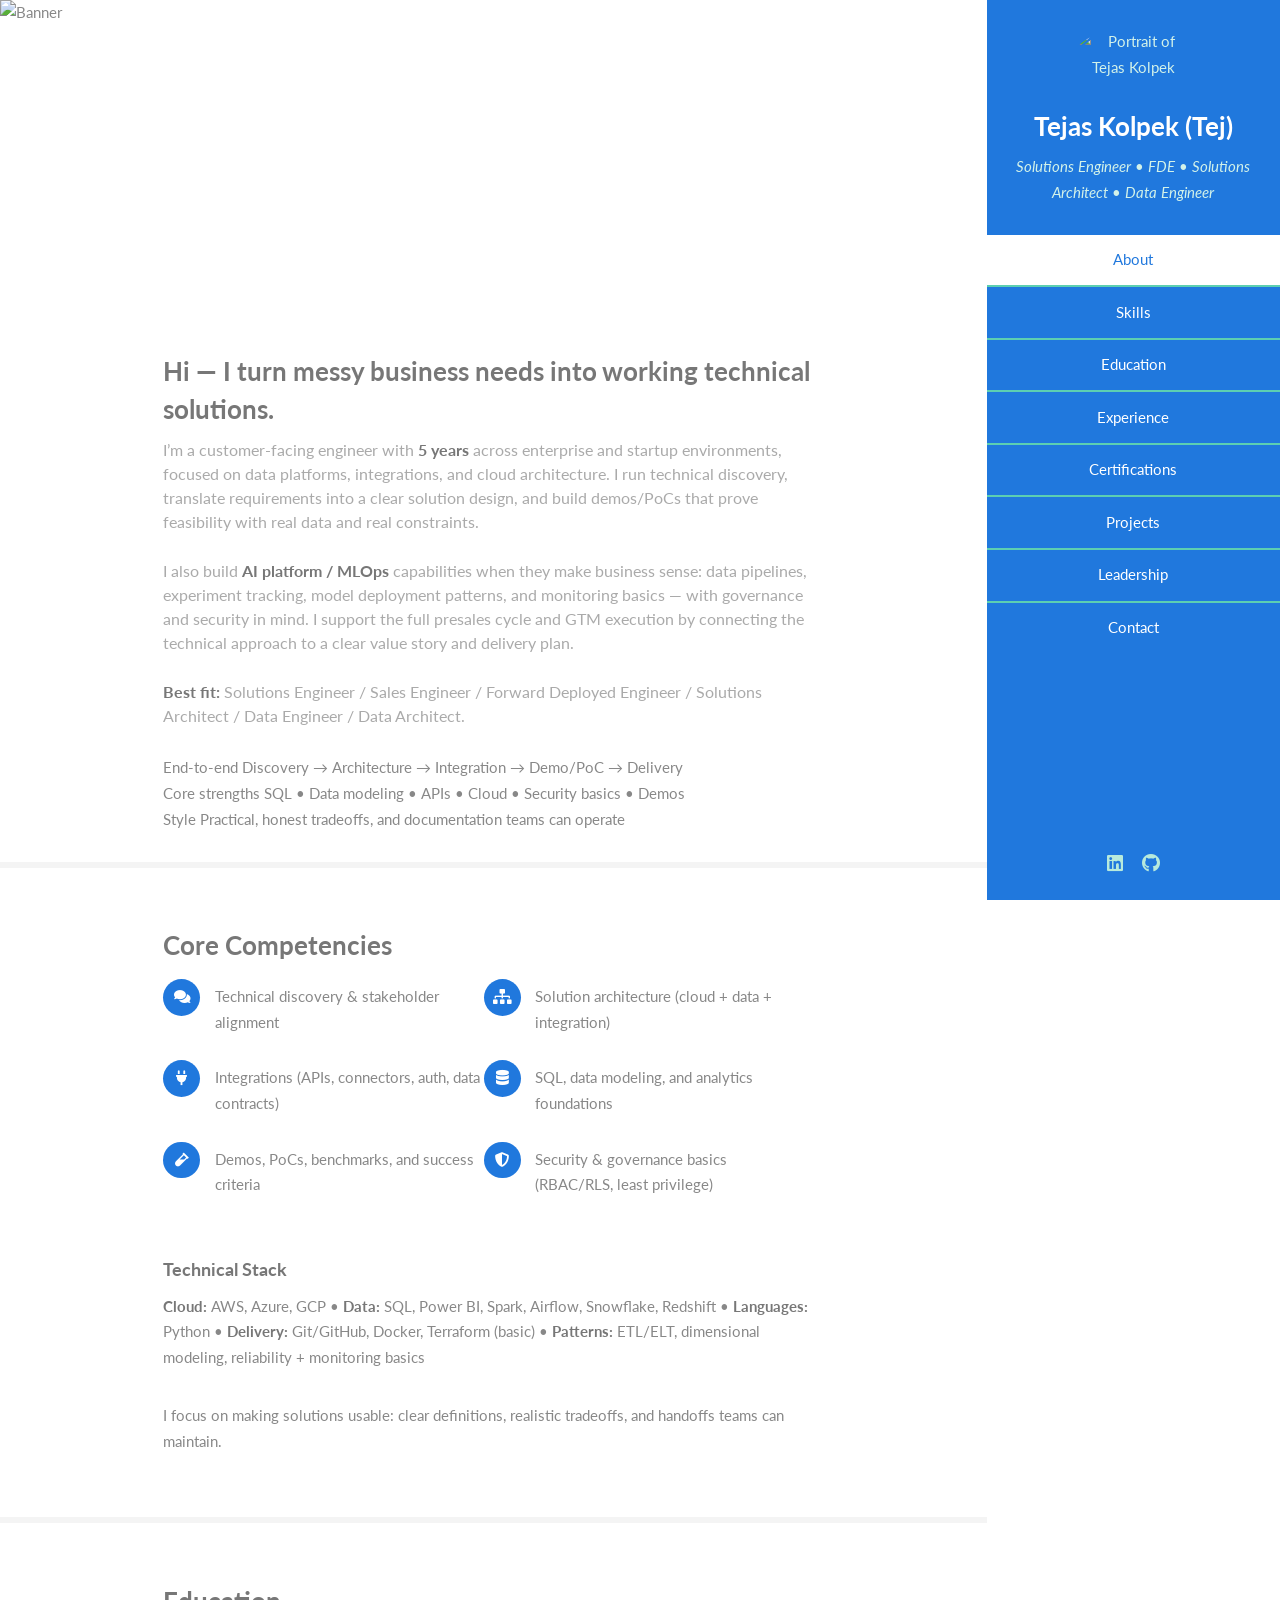
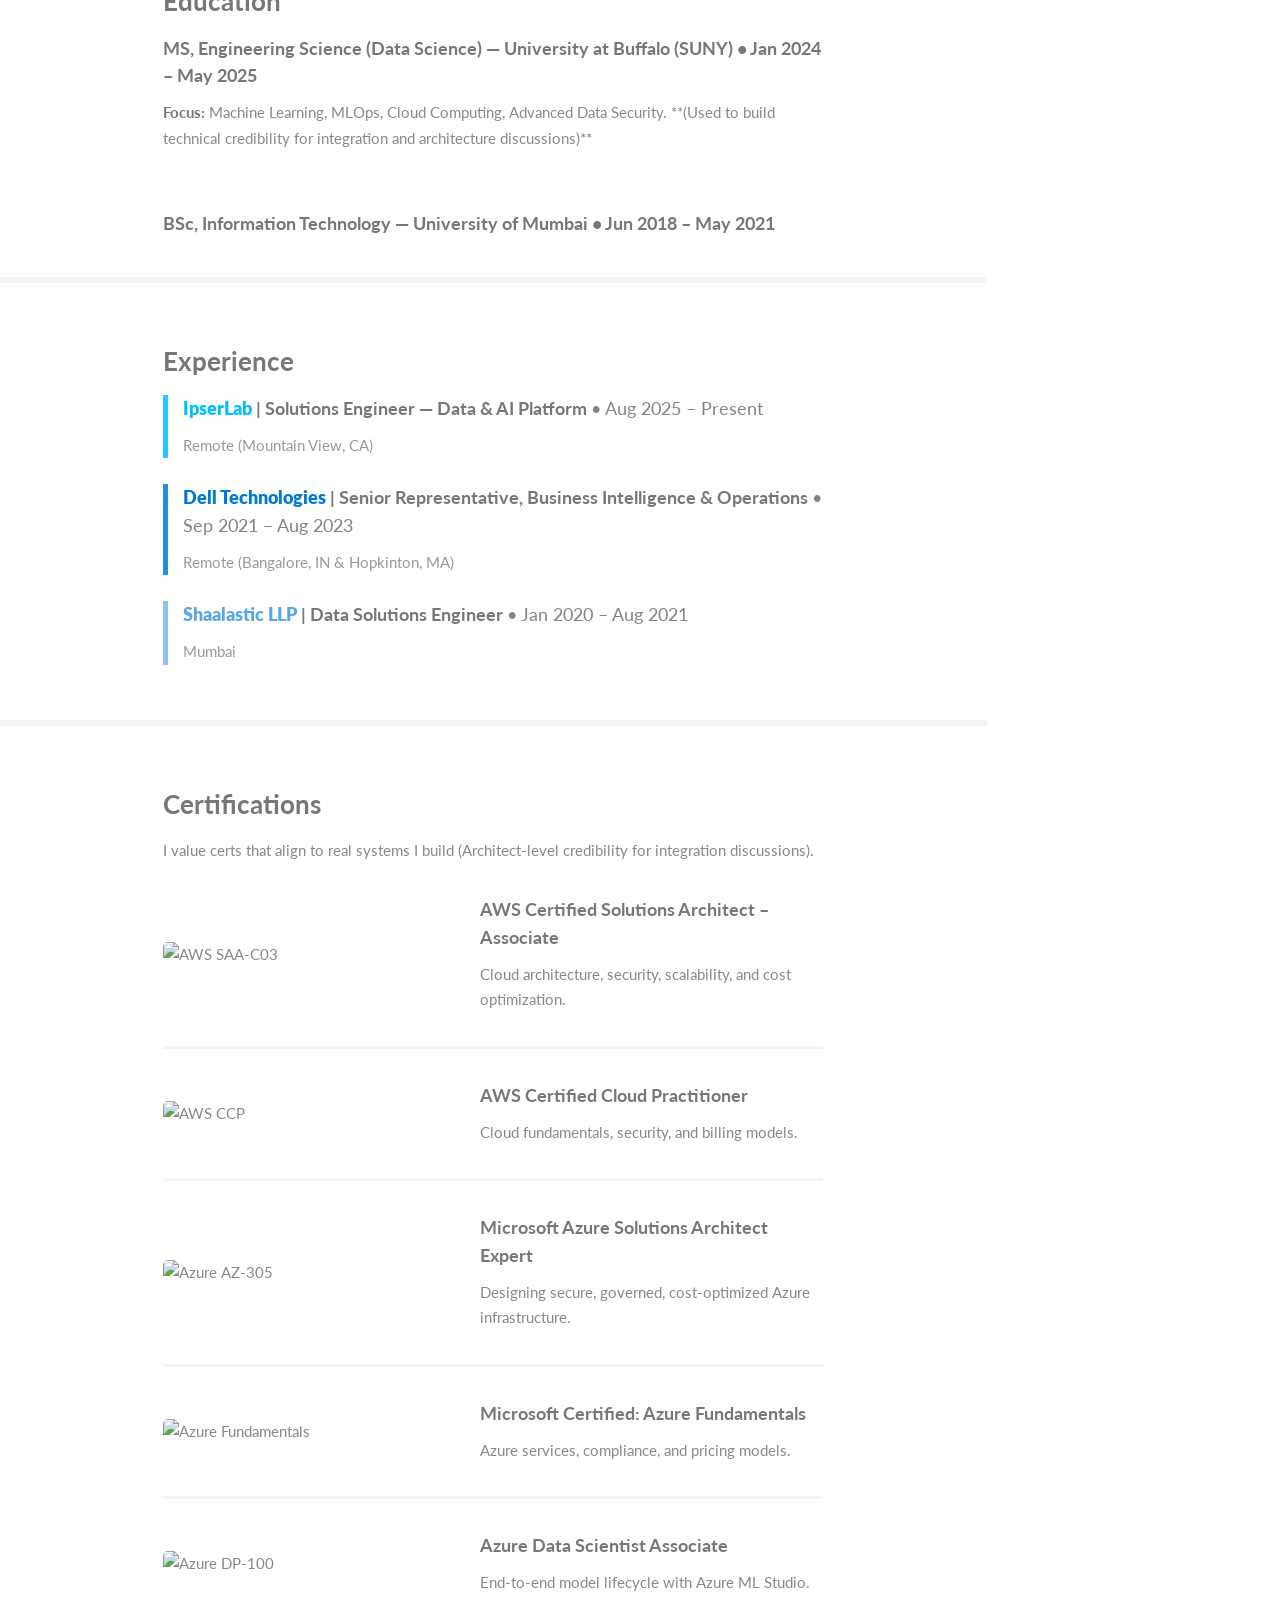
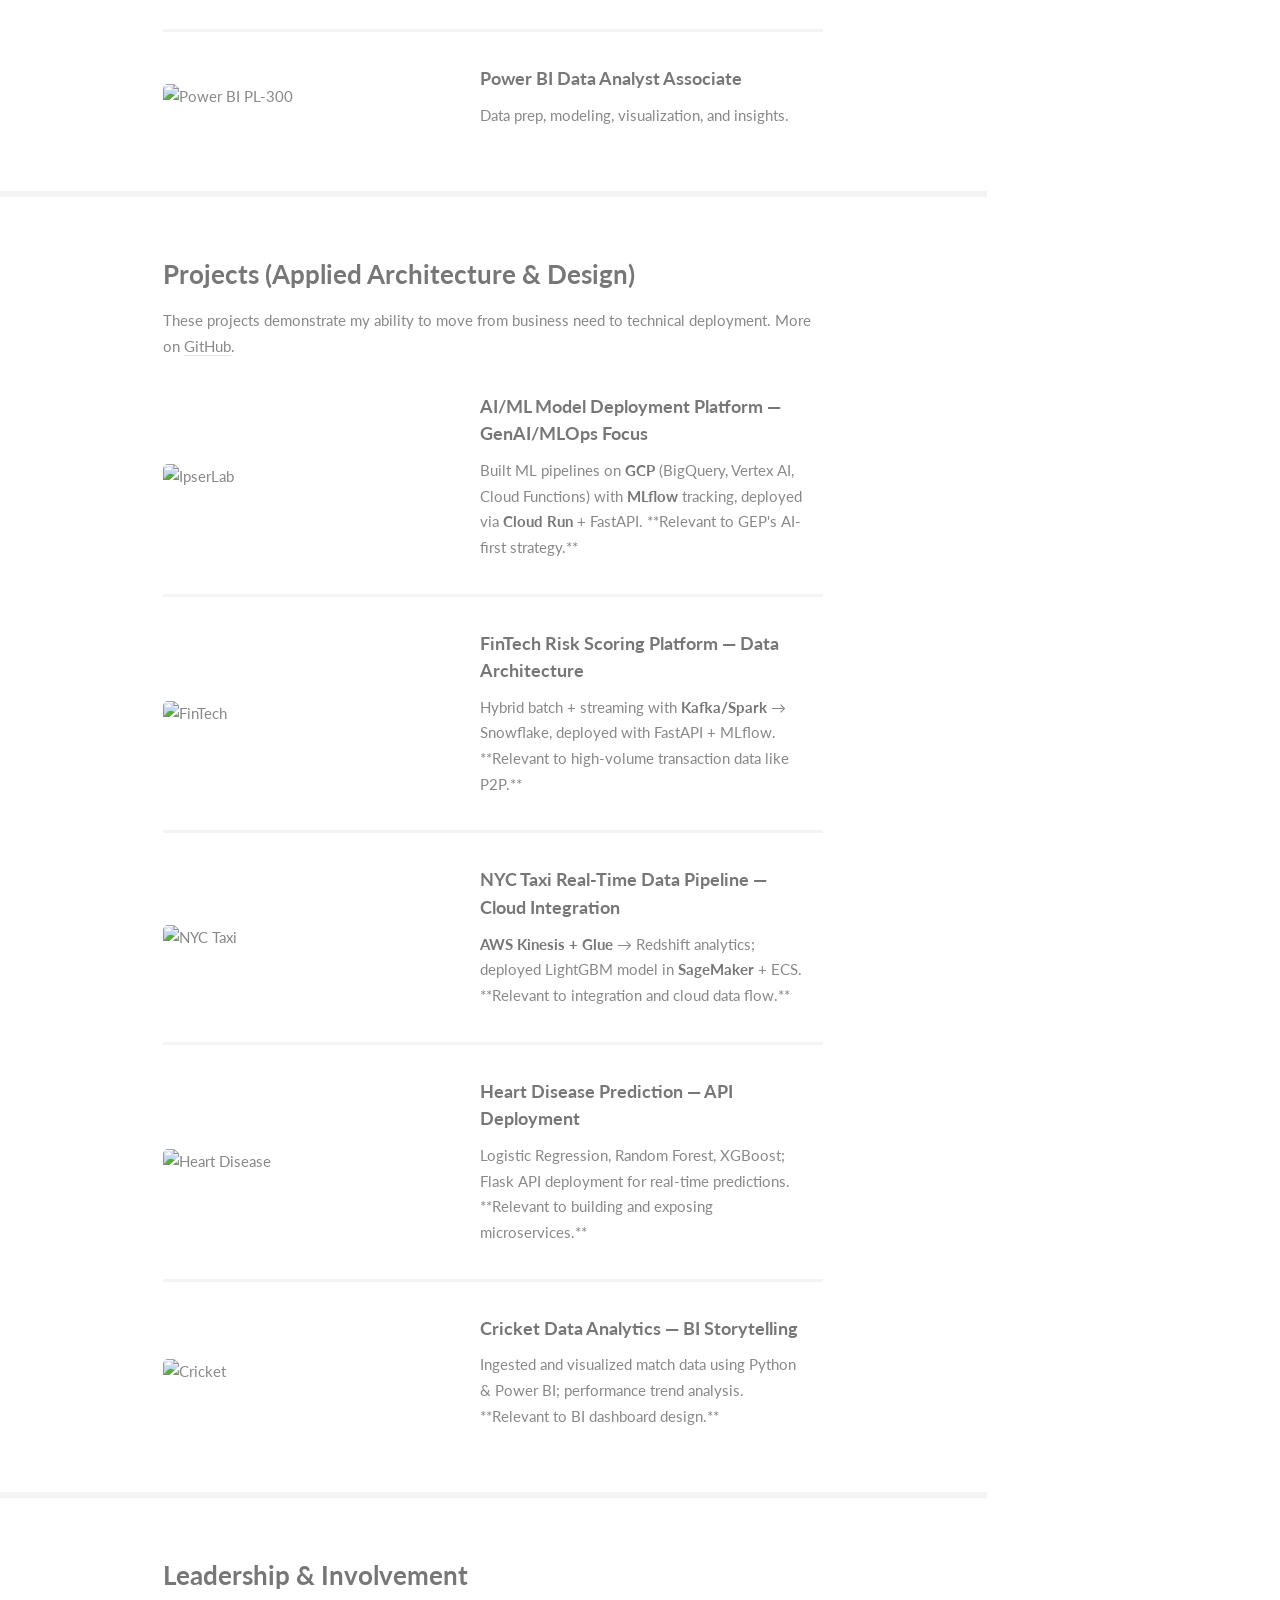
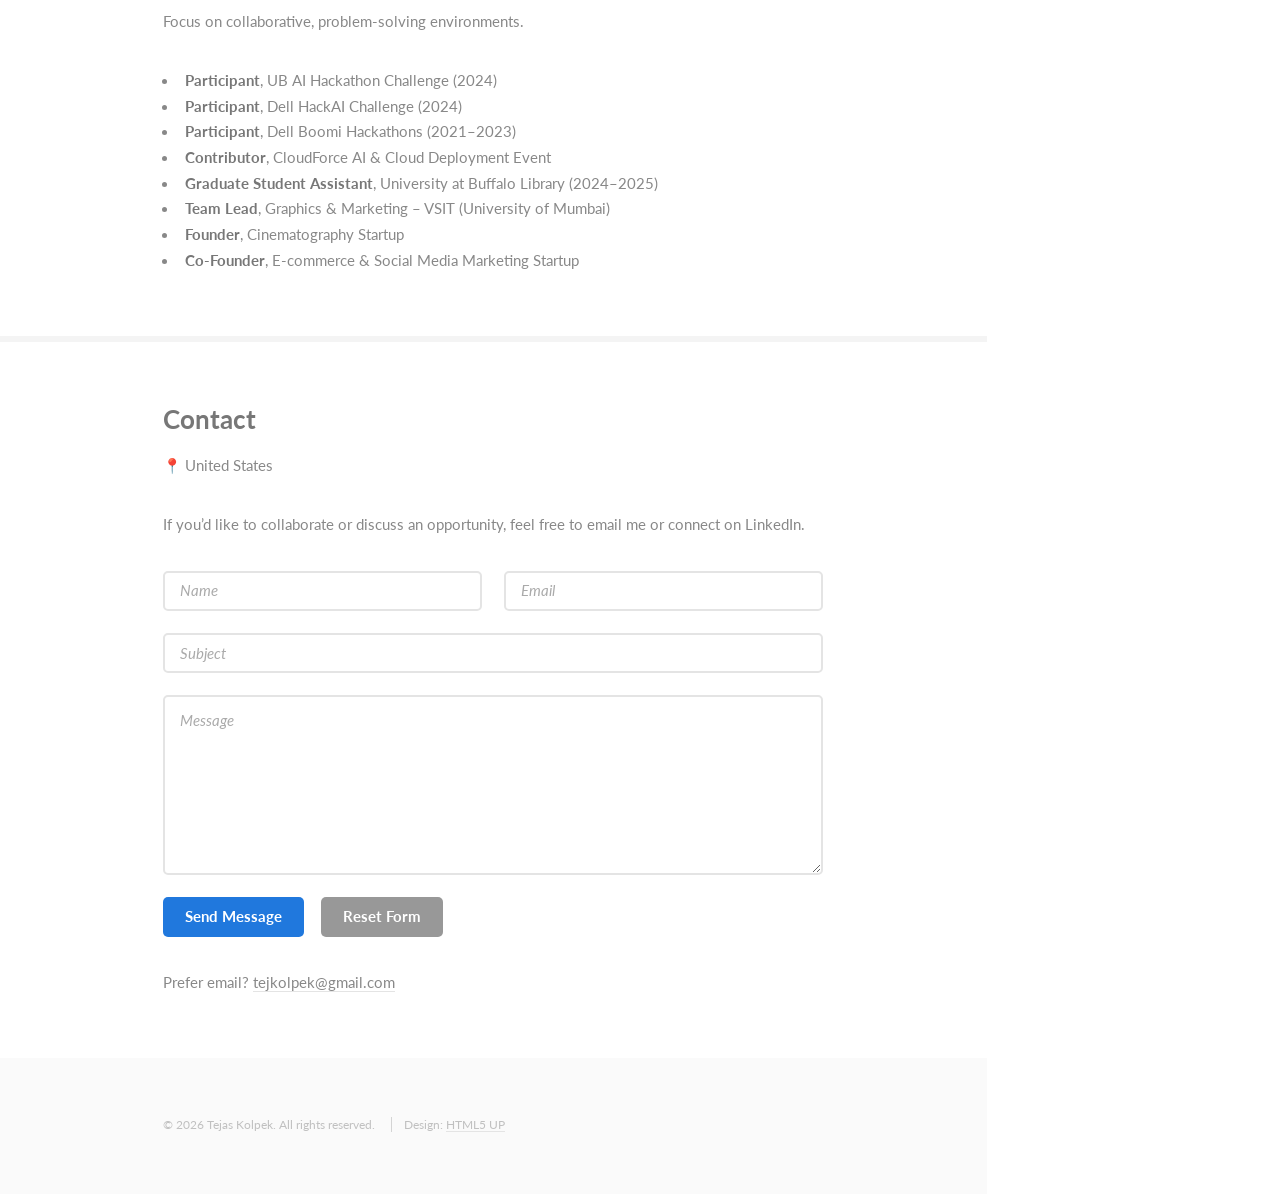
==== commit b203a612: "Revise engineer role description in index.html Updated the description of the customer-facing engine" ====
--- a/docs/index.html
+++ b/docs/index.html
@@ -58,9 +58,13 @@
                       <h3>Hi — I turn messy business needs into working technical solutions.</h3>
                 
                       <p>
-                        I’m a customer-facing engineer with <strong>5 years</strong> across enterprise and startup environments, focused on data platforms, integrations, and cloud architecture.
-                        I run discovery, translate requirements into a clear solution design, and build demos/PoCs that prove feasibility with real data and real constraints.
-                        My strength is combining <strong>SQL + data modeling + cloud</strong> with clear communication so stakeholders align fast and delivery stays realistic.
+                        I’m a customer-facing engineer with <strong>5 years</strong> across enterprise and startup environments, focused on
+                        data platforms, integrations, and cloud architecture. I run technical discovery, translate requirements into a clear
+                        solution design, and build demos/PoCs that prove feasibility with real data and real constraints.
+                        <br /><br />
+                        I also build <strong>AI platform / MLOps</strong> capabilities when they make business sense: data pipelines, experiment tracking,
+                        model deployment patterns, and monitoring basics — with governance and security in mind. I support the full presales cycle
+                        and GTM execution by connecting the technical approach to a clear value story and delivery plan.
                         <br /><br />
                         <strong>Best fit:</strong> Solutions Engineer / Sales Engineer / Forward Deployed Engineer / Solutions Architect / Data Engineer / Data Architect.
                       </p>
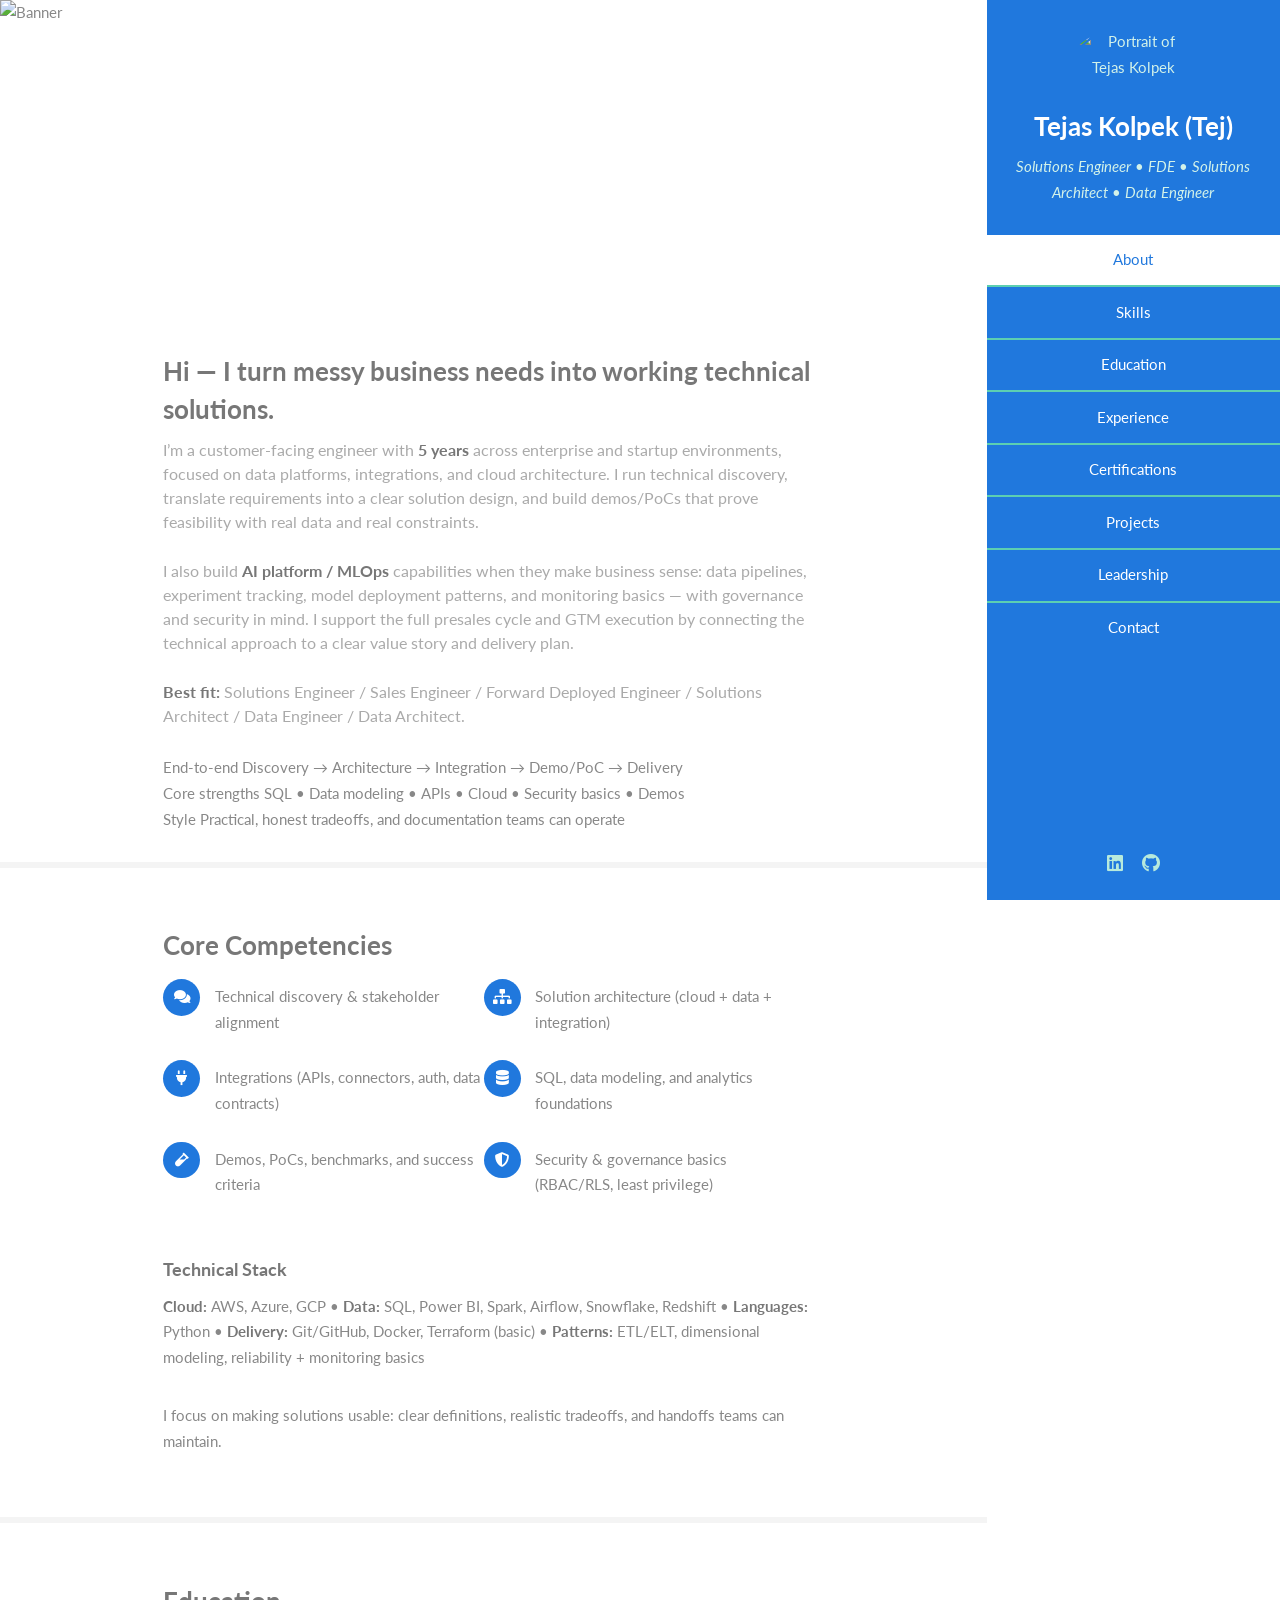
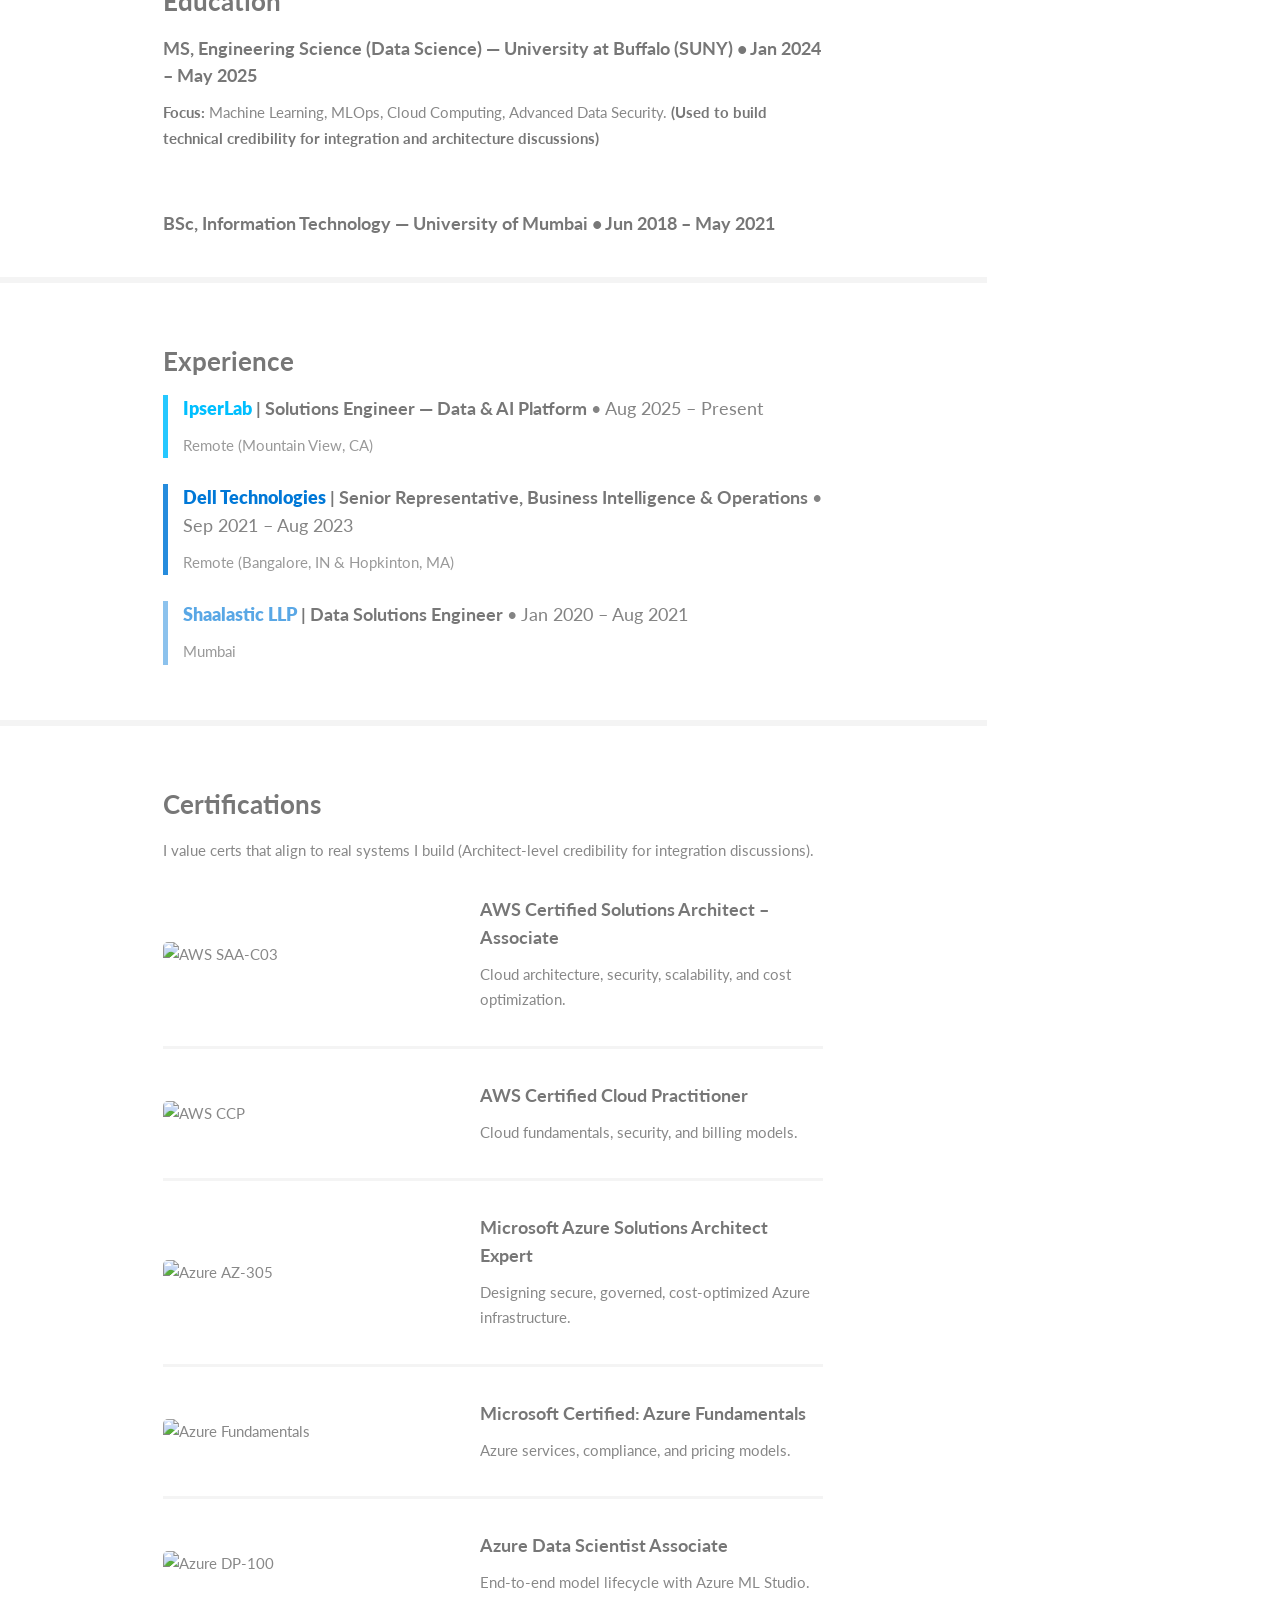
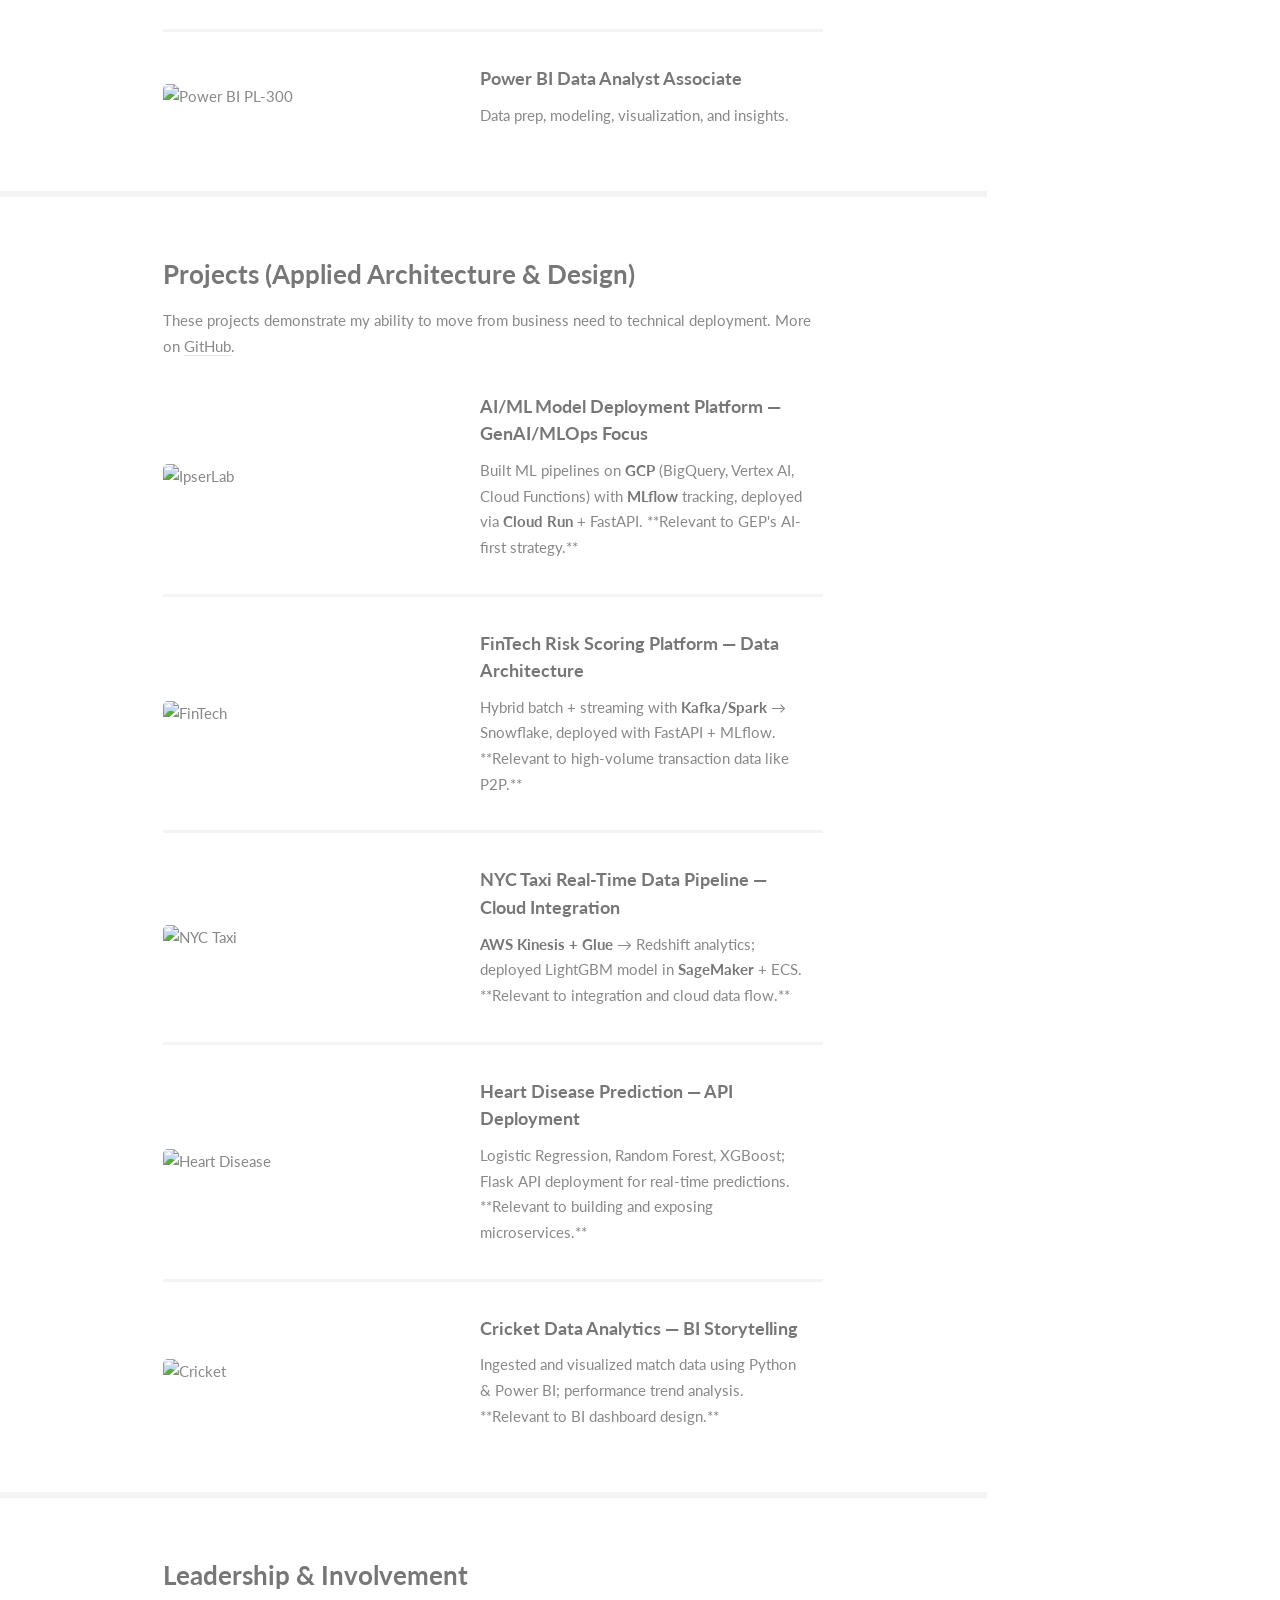
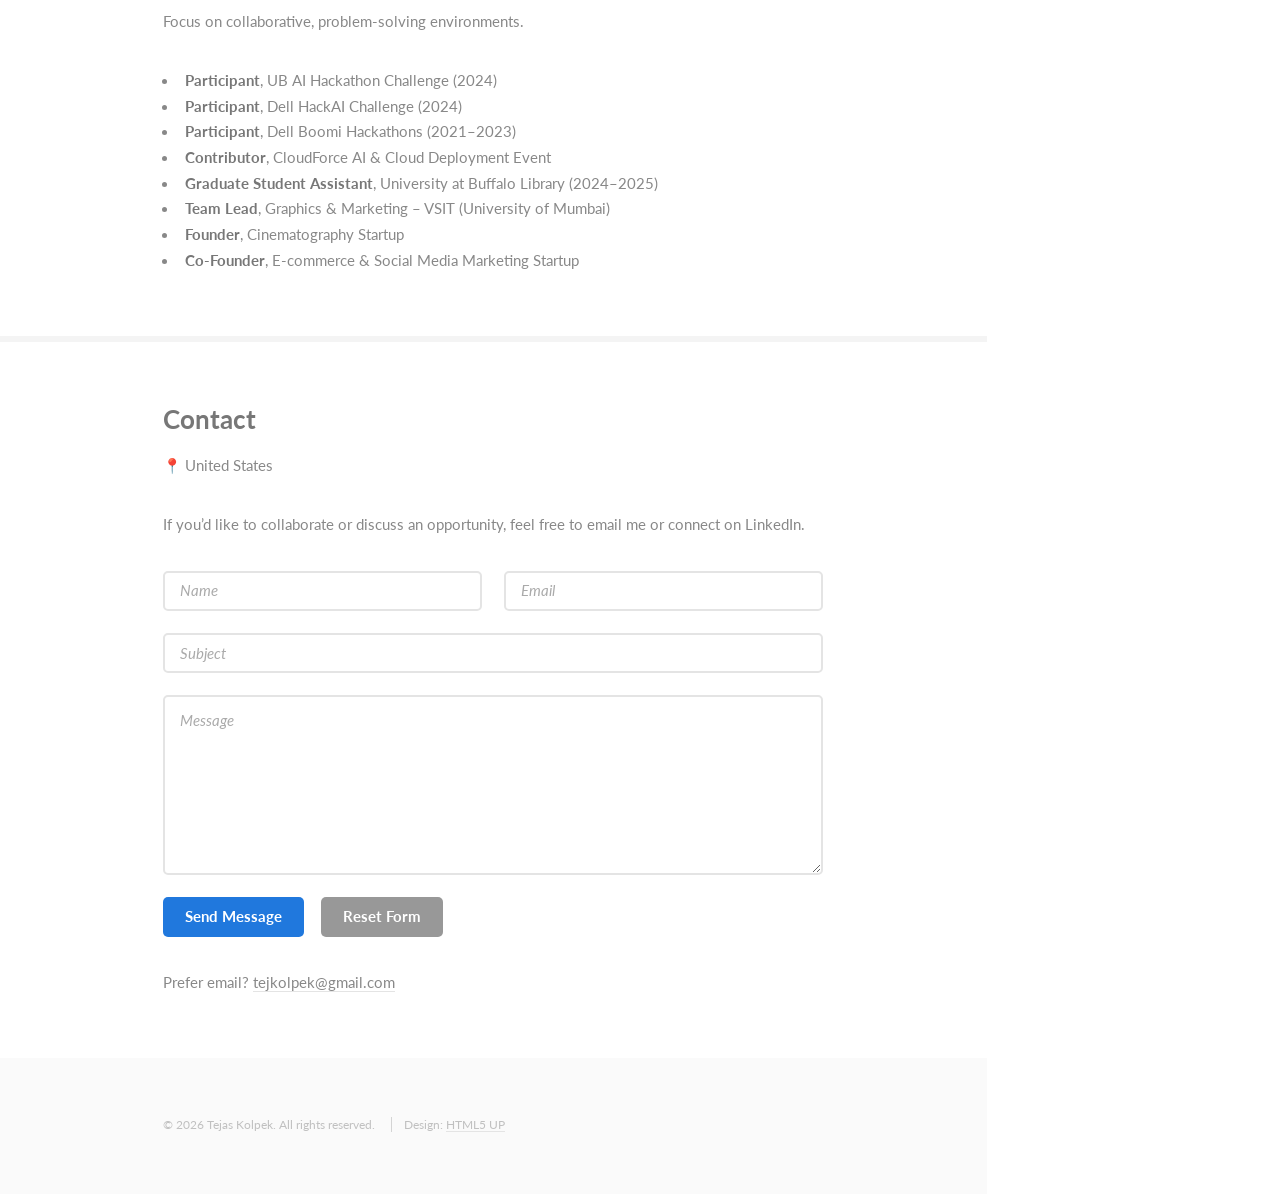
==== commit a1a46063: "Update emphasis in education section of index.html" ====
--- a/docs/index.html
+++ b/docs/index.html
@@ -120,7 +120,7 @@
                     <div class="container">
                         <h3>Education</h3>
                         <h4>MS, Engineering Science (Data Science) — University at Buffalo (SUNY) • Jan 2024 – May 2025</h4>
-                        <p><strong>Focus:</strong> Machine Learning, MLOps, Cloud Computing, Advanced Data Security. **(Used to build technical credibility for integration and architecture discussions)**</p>
+                        <p><strong>Focus:</strong> Machine Learning, MLOps, Cloud Computing, Advanced Data Security. <strong>(Used to build technical credibility for integration and architecture discussions)</strong></p>
                         <br/>
                         <h4>BSc, Information Technology — University of Mumbai • Jun 2018 – May 2021</h4>
                     </div>
